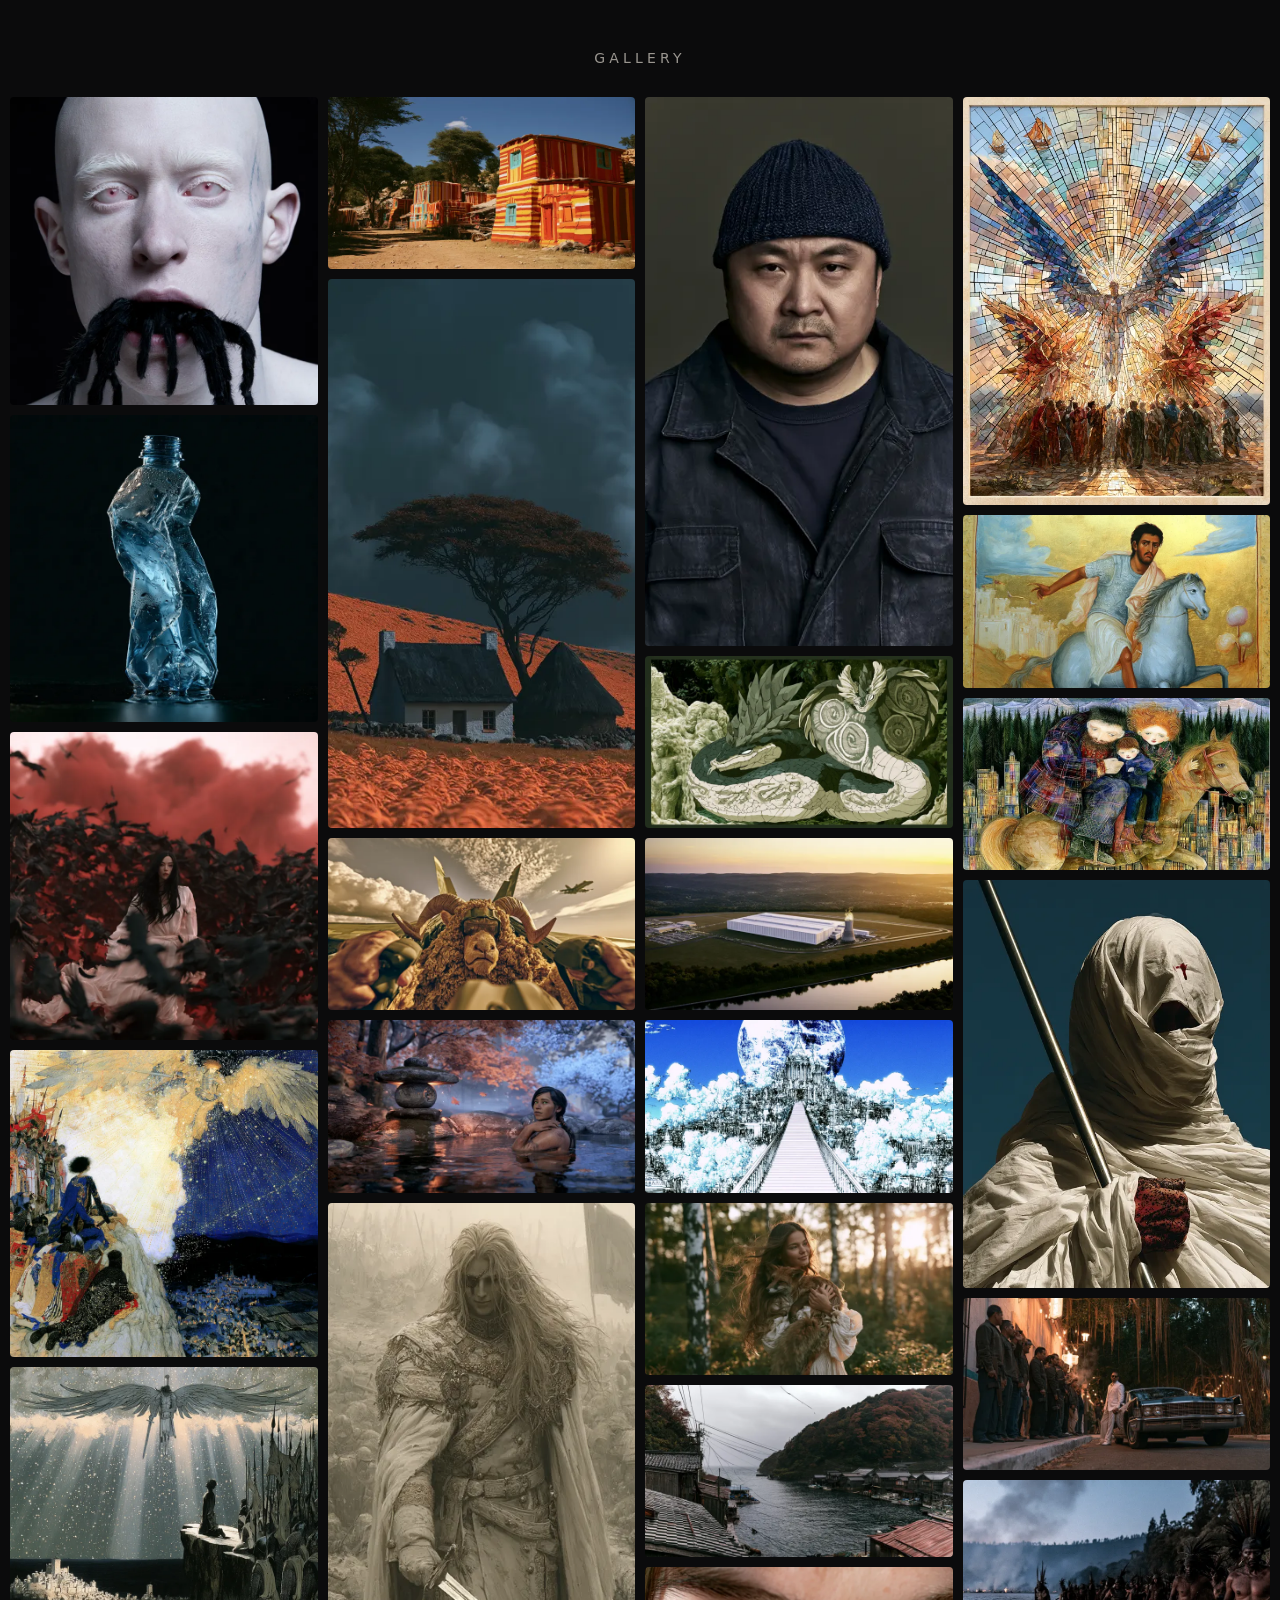
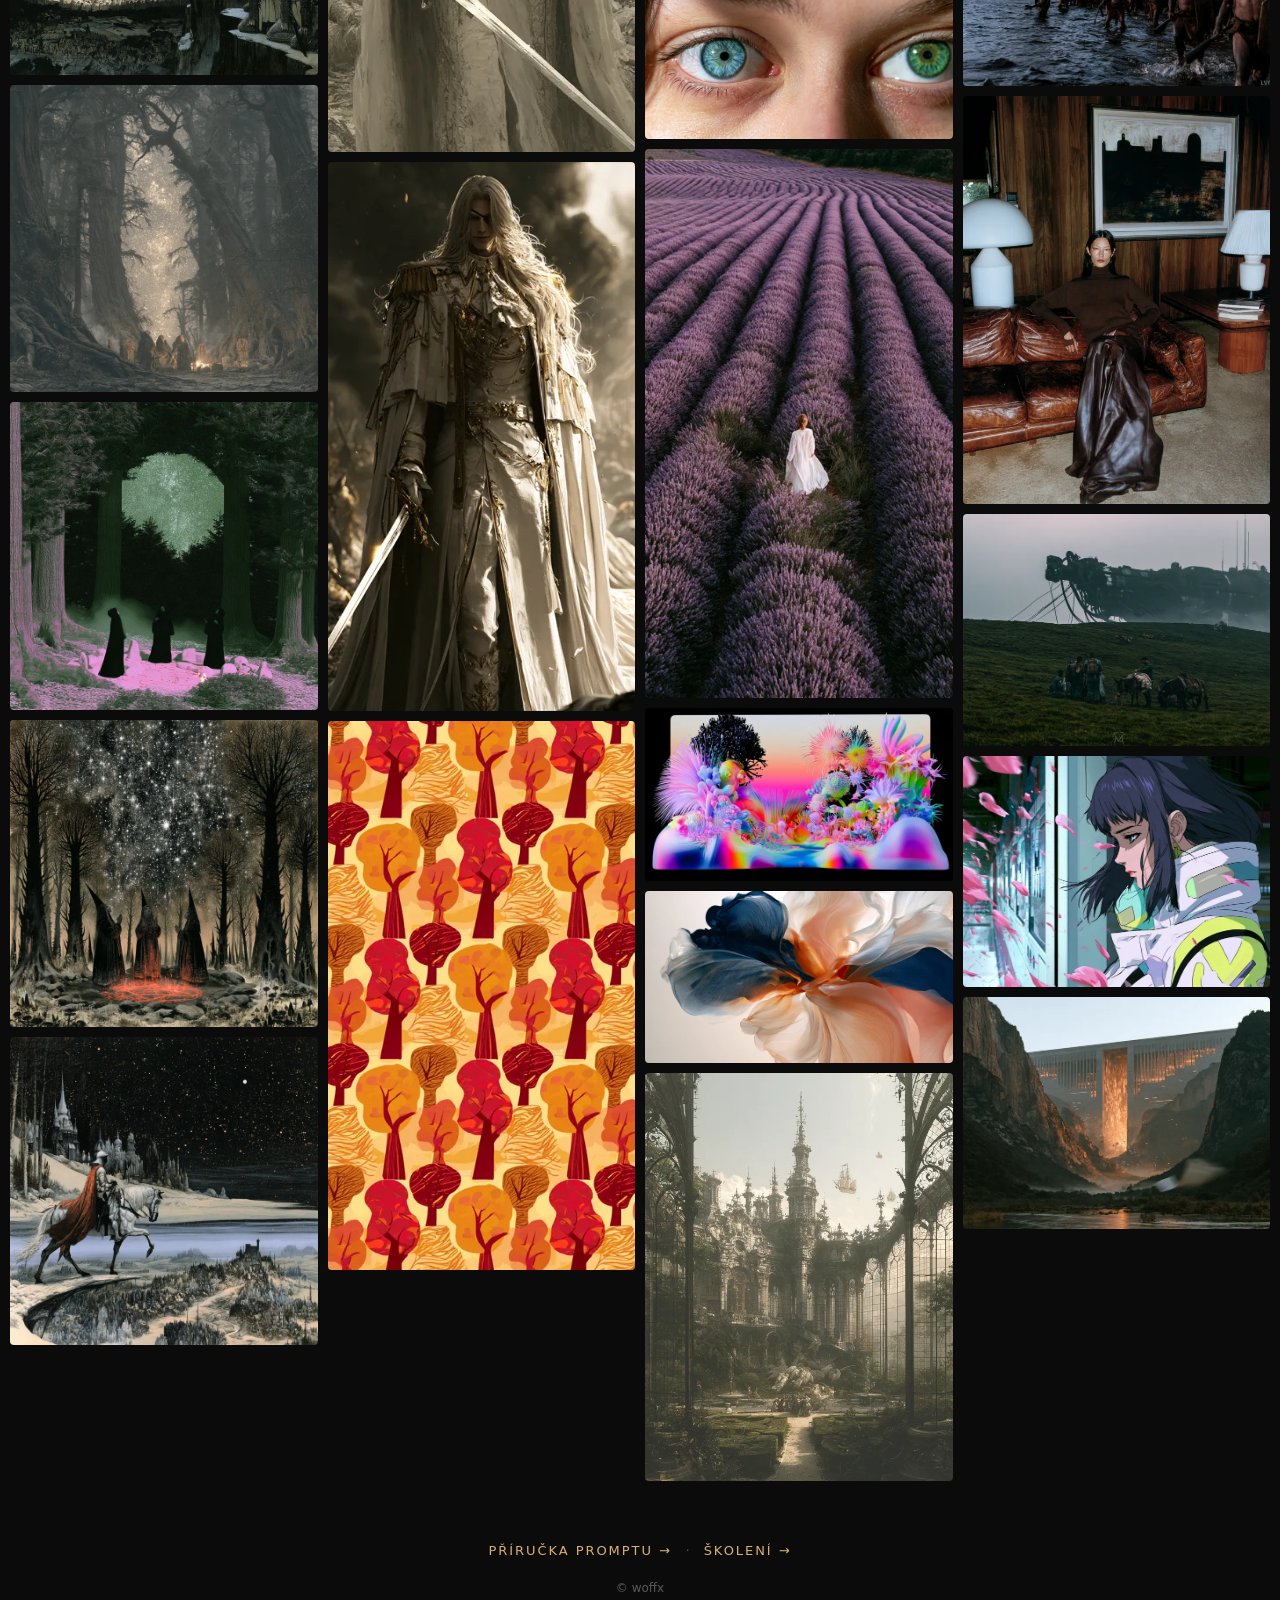
==== index.html @ 9d652d8a "Add trainings: Kreativni AI, AI Frontier Effect" ====
<!doctype html>
<html lang="cs"><head><meta charset="utf-8"><meta name="viewport" content="width=device-width,initial-scale=1">
<title>Gallery — woffx</title>
<style>
*{box-sizing:border-box;margin:0}
body{background:#0b0b0c;color:#e8e6e3;font:15px/1.5 system-ui,-apple-system,Segoe UI,sans-serif}
header{padding:48px 20px 28px;text-align:center}
h1{font-weight:500;letter-spacing:.3em;text-transform:uppercase;font-size:14px;color:#9a9690}
.grid{columns:4 280px;column-gap:10px;padding:0 10px 40px;max-width:1800px;margin:auto}
.grid a{display:block;margin-bottom:10px;break-inside:avoid;overflow:hidden;border-radius:4px;background:#161618;cursor:zoom-in}
.grid img{width:100%;height:auto;display:block;transition:transform .5s,opacity .5s;opacity:0}
.grid img.on{opacity:1}
.grid a:hover img{transform:scale(1.03)}
#lb{position:fixed;inset:0;background:rgba(0,0,0,.94);display:none;align-items:center;justify-content:center;z-index:9}
#lb.open{display:flex}
#lb img{max-width:94vw;max-height:92vh;object-fit:contain}
#lb button{position:absolute;background:none;border:0;color:#fff;font-size:34px;padding:16px;cursor:pointer;opacity:.6}
#lb button:hover{opacity:1}
#x{top:6px;right:10px}#p{left:6px;top:50%;transform:translateY(-50%)}#n{right:6px;top:50%;transform:translateY(-50%)}
footer{text-align:center;padding:20px;color:#5c5a57;font-size:12px}
</style></head><body>
<header><h1>Gallery</h1></header>
<main class="grid" id="g"></main>
<div id="lb"><button id="x" aria-label="Zavřít">&times;</button><button id="p" aria-label="Předchozí">&#8249;</button><img alt=""><button id="n" aria-label="Další">&#8250;</button></div>
<footer><a href="tips.html" style="color:#d9b26f;text-decoration:none;letter-spacing:.15em;text-transform:uppercase;font-size:13px">Příručka promptu &rarr;</a><span style="color:#5c5a57;margin:0 14px">·</span><a href="skoleni/" style="color:#d9b26f;text-decoration:none;letter-spacing:.15em;text-transform:uppercase;font-size:13px">Školení &rarr;</a><br><br>&copy; woffx</footer>
<script>
const D=[["02.webp", 1024, 1024], ["03.webp", 1024, 1024], ["04.webp", 1024, 1024], ["05.webp", 1024, 1024], ["06.webp", 1024, 1024], ["07.webp", 1024, 1024], ["08.webp", 1024, 1024], ["09.webp", 1024, 1024], ["10.webp", 1024, 1024], ["11.webp", 1456, 816], ["12.webp", 816, 1456], ["13.webp", 1456, 816], ["14.webp", 1456, 816], ["15.webp", 816, 1456], ["16.webp", 816, 1456], ["17.webp", 816, 1456], ["18.webp", 816, 1456], ["19.webp", 1456, 816], ["20.webp", 1456, 816], ["21.webp", 1456, 816], ["22.webp", 1456, 816], ["23.webp", 1456, 816], ["24.webp", 1456, 816], ["25.webp", 816, 1456], ["26.webp", 1456, 816], ["27.webp", 1456, 816], ["28.webp", 928, 1232], ["29.webp", 928, 1232], ["30.webp", 1456, 816], ["31.webp", 1456, 816], ["32.webp", 928, 1232], ["33.webp", 1456, 816], ["34.webp", 1344, 896], ["35.webp", 928, 1232], ["36.webp", 1232, 928], ["37.webp", 1232, 928], ["38.webp", 1232, 928]],g=document.getElementById('g'),lb=document.getElementById('lb'),li=lb.querySelector('img');let c=0;
D.forEach(([f,w,h],i)=>{const a=document.createElement('a');a.href='img/'+f;const im=new Image();im.loading='lazy';im.width=w;im.height=h;im.alt='';im.onload=()=>im.classList.add('on');im.src='thumb/'+f;a.append(im);a.onclick=e=>{e.preventDefault();show(i)};g.append(a)});
function show(i){c=(i+D.length)%D.length;li.src='img/'+D[c][0];lb.classList.add('open')}
function close(){lb.classList.remove('open');li.src=''}
x.onclick=close;p.onclick=e=>{e.stopPropagation();show(c-1)};n.onclick=e=>{e.stopPropagation();show(c+1)};
lb.onclick=e=>{if(e.target===lb)close()};
addEventListener('keydown',e=>{if(!lb.classList.contains('open'))return;if(e.key=='Escape')close();if(e.key=='ArrowLeft')show(c-1);if(e.key=='ArrowRight')show(c+1)});
let sx=0;lb.addEventListener('touchstart',e=>sx=e.touches[0].clientX);lb.addEventListener('touchend',e=>{const d=e.changedTouches[0].clientX-sx;if(Math.abs(d)>50)show(c+(d<0?1:-1))});
</script></body></html>
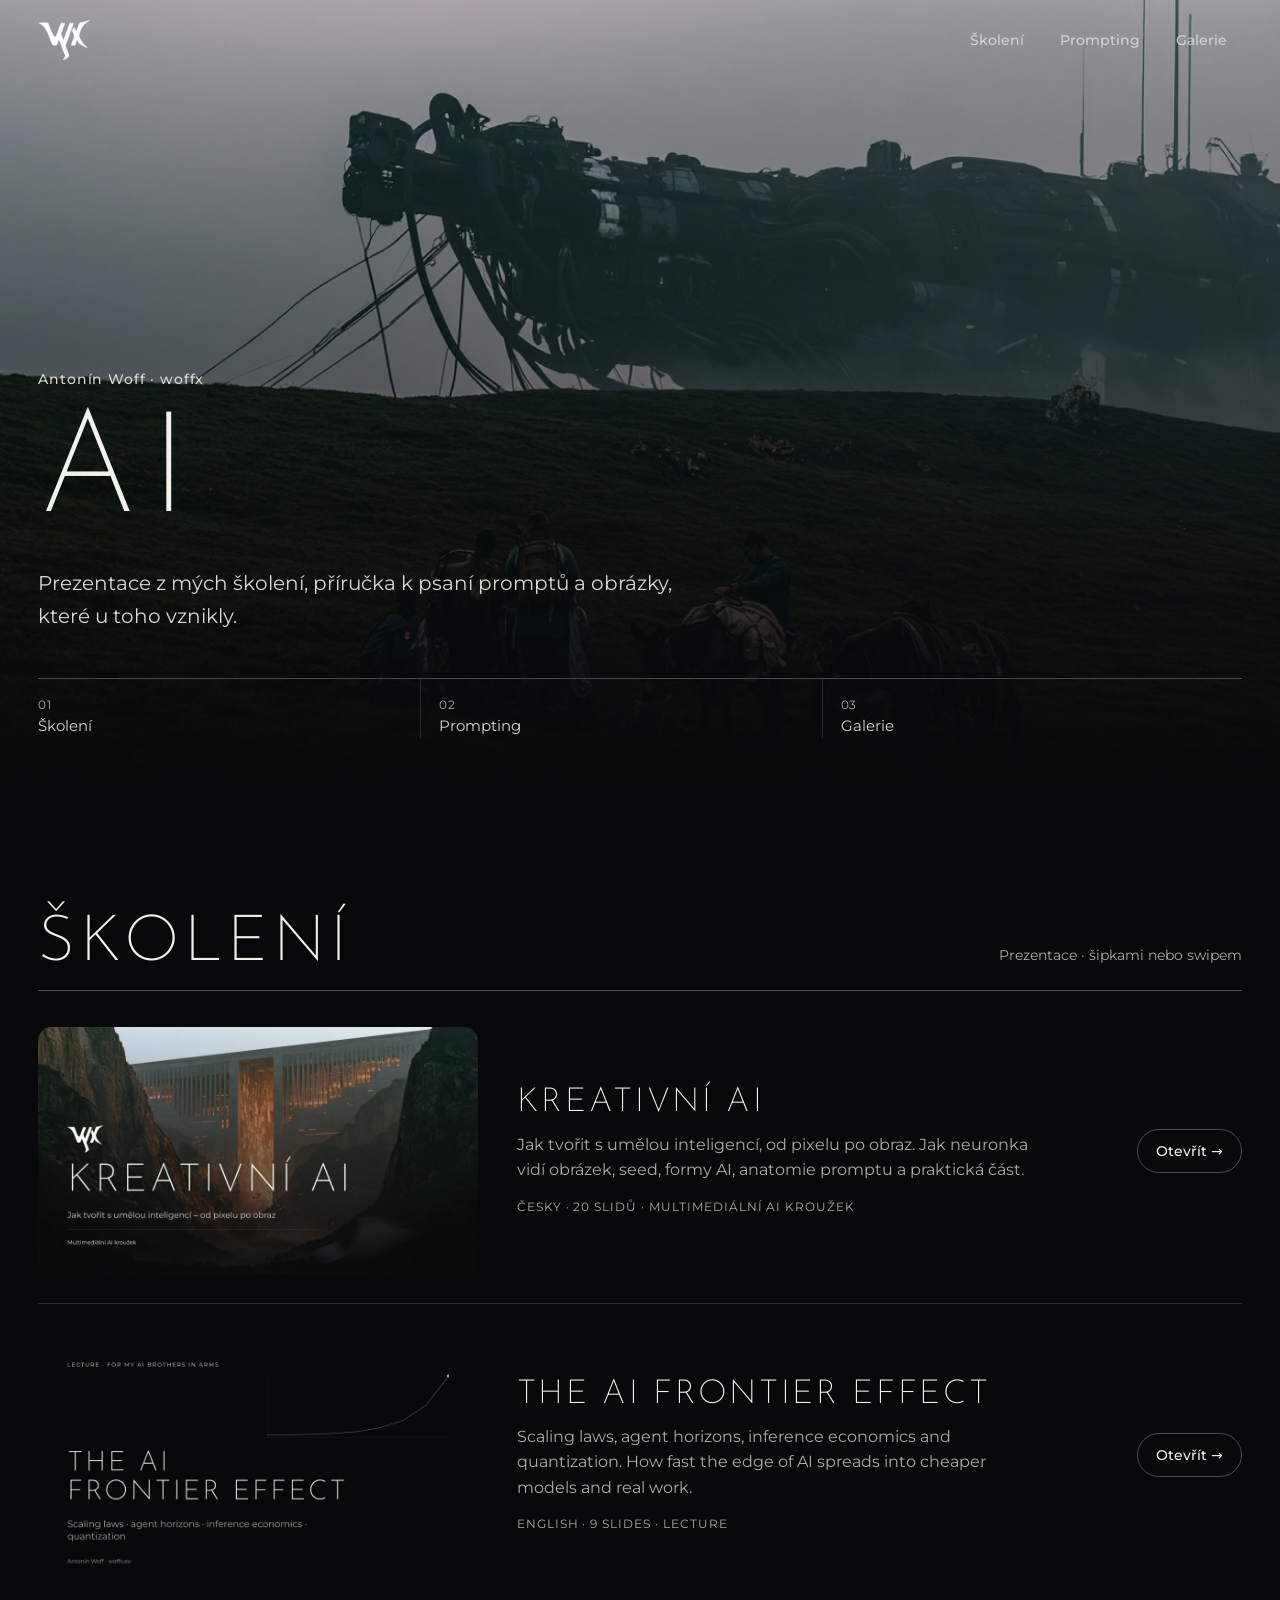
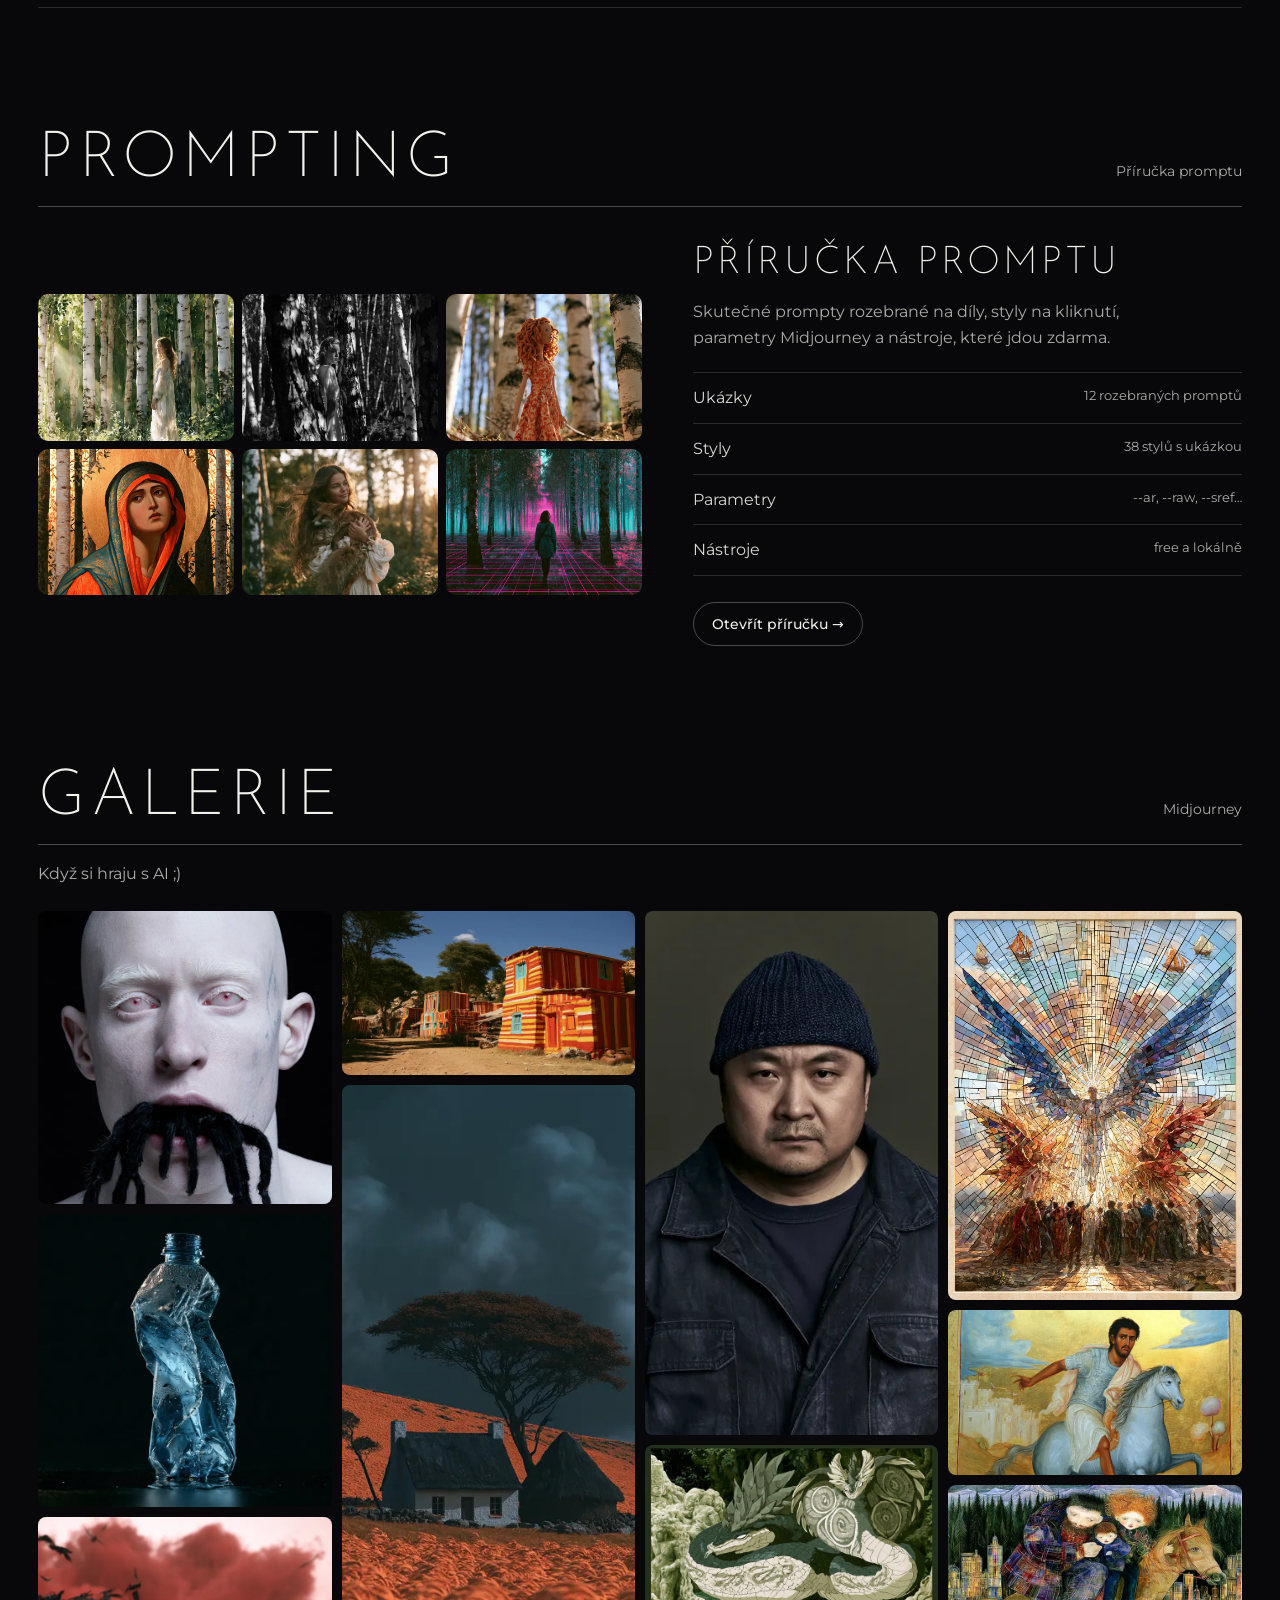
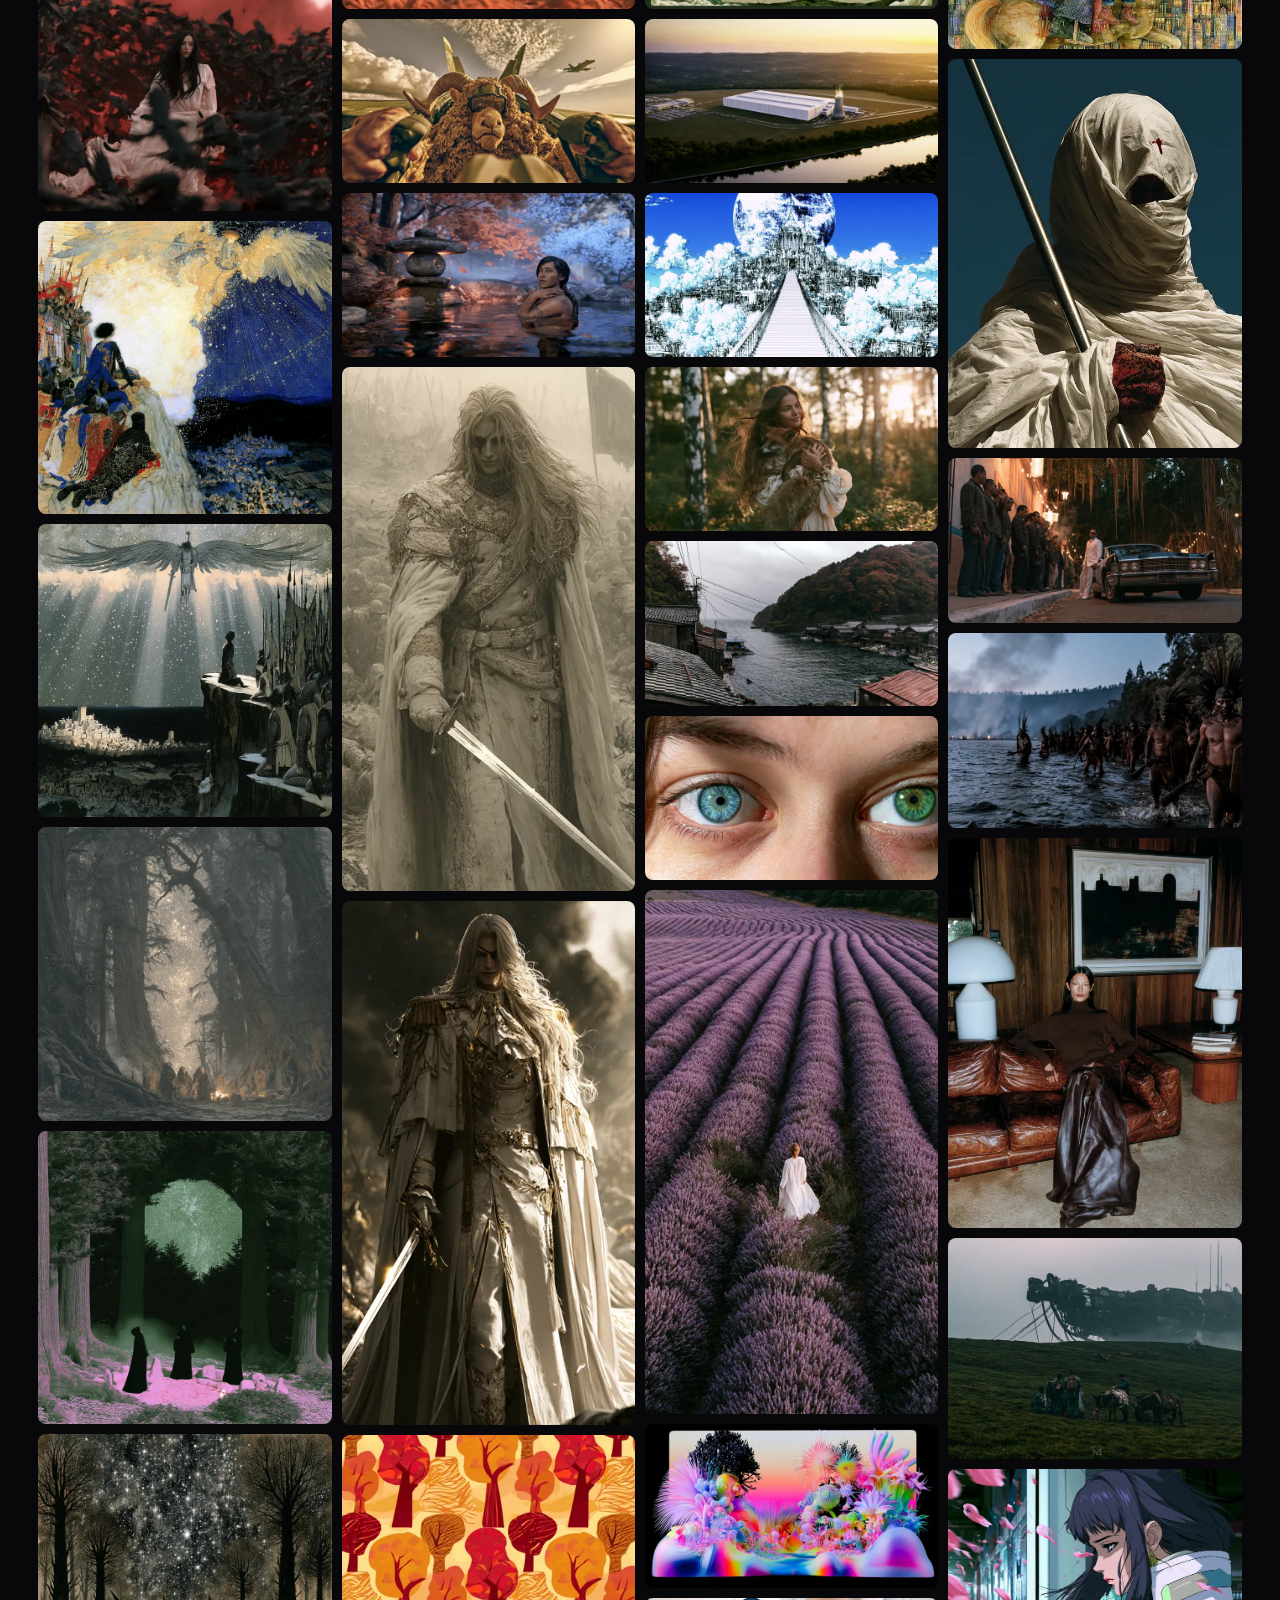
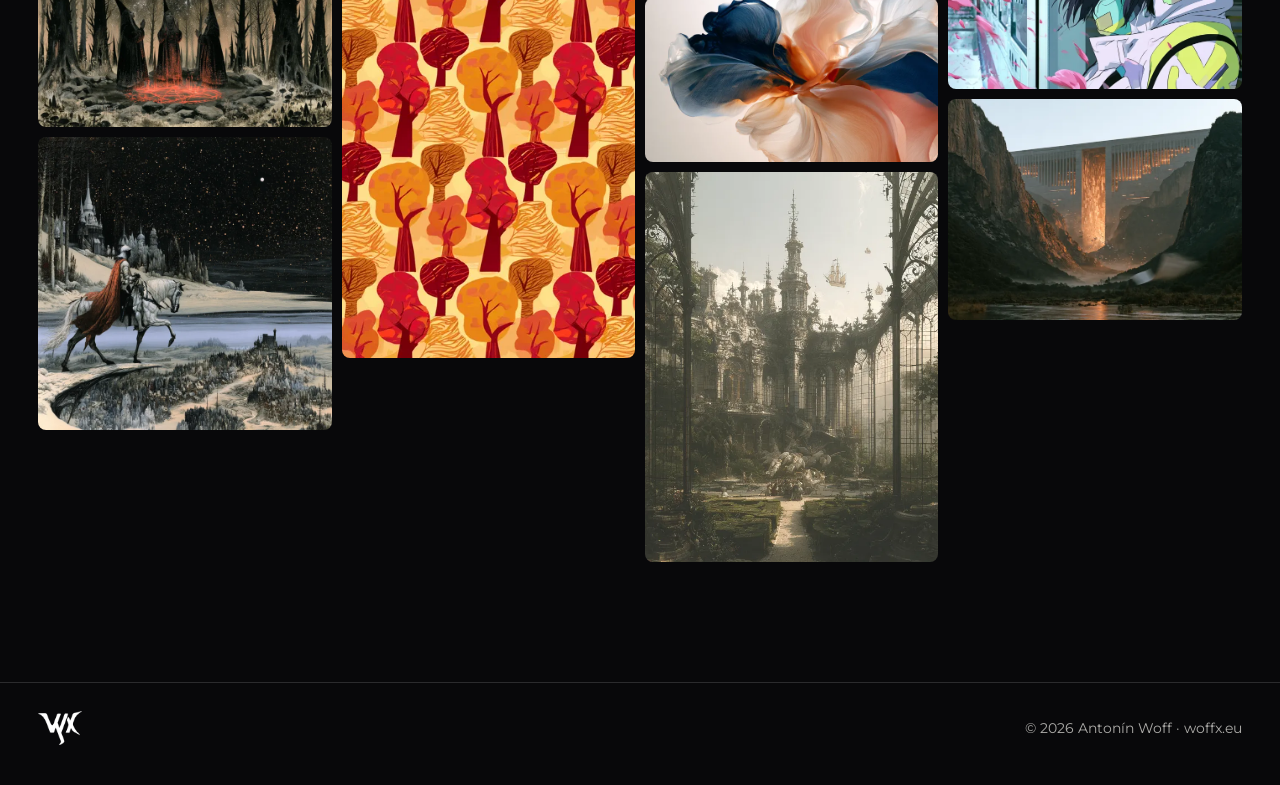
==== commit 34bf41ca: "Restructure: hub, /skoleni, /prompting, gallery on hub" ====
--- a/index.html
+++ b/index.html
@@ -1,35 +1,163 @@
 <!doctype html>
 <html lang="cs"><head><meta charset="utf-8"><meta name="viewport" content="width=device-width,initial-scale=1">
-<title>Gallery — woffx</title>
+<title>AI | Antonín Woff</title>
+<meta name="description" content="Prezentace ze školení o AI, příručka promptu a galerie obrázků z Midjourney. Antonín Woff, woffx.">
+<link rel="icon" href="/wx.png">
+<link rel="preconnect" href="https://fonts.googleapis.com"><link rel="preconnect" href="https://fonts.gstatic.com" crossorigin>
+<link href="https://fonts.googleapis.com/css2?family=Josefin+Sans:wght@200&family=Montserrat:wght@400;500&display=swap" rel="stylesheet">
+<link rel="stylesheet" href="/site.css">
 <style>
-*{box-sizing:border-box;margin:0}
-body{background:#0b0b0c;color:#e8e6e3;font:15px/1.5 system-ui,-apple-system,Segoe UI,sans-serif}
-header{padding:48px 20px 28px;text-align:center}
-h1{font-weight:500;letter-spacing:.3em;text-transform:uppercase;font-size:14px;color:#9a9690}
-.grid{columns:4 280px;column-gap:10px;padding:0 10px 40px;max-width:1800px;margin:auto}
-.grid a{display:block;margin-bottom:10px;break-inside:avoid;overflow:hidden;border-radius:4px;background:#161618;cursor:zoom-in}
-.grid img{width:100%;height:auto;display:block;transition:transform .5s,opacity .5s;opacity:0}
+:root{--ink:#08080a;--bone:#f2f1ec;--soft:#d8d7d2;--mut:#acaba8;--l1:#4a4a4e;--l2:#2b2b2d}
+*{box-sizing:border-box;margin:0;padding:0}
+html{scroll-behavior:smooth}
+body{background:var(--ink);color:var(--bone);font:400 16px/1.6 Montserrat,system-ui,sans-serif;-webkit-font-smoothing:antialiased}
+a{color:inherit;text-decoration:none}
+.arr{font-family:system-ui}
+.wrap{max-width:1280px;margin:0 auto;padding:0 clamp(16px,3vw,40px)}
+h1,h2{font-family:"Josefin Sans",sans-serif;font-weight:200;text-transform:uppercase;letter-spacing:.08em;line-height:1}
+
+.hero{position:relative;height:88svh;min-height:560px;overflow:hidden}
+.hero>img{position:absolute;inset:0;width:100%;height:100%;object-fit:cover;object-position:center 35%}
+.hero .scrim{position:absolute;inset:0;background:linear-gradient(0deg,rgba(8,8,10,1) 0%,rgba(8,8,10,.5) 50%,rgba(8,8,10,.15) 100%)}
+.hero .in{position:absolute;left:0;right:0;bottom:0;padding-bottom:clamp(32px,6vh,64px)}
+.hero .eb{font-size:14px;font-weight:500;color:var(--soft);letter-spacing:.06em;margin-bottom:16px}
+.hero h1{font-size:clamp(56px,11vw,168px)}
+.hero p.sub{font-size:clamp(17px,1.6vw,22px);color:var(--soft);max-width:640px;margin-top:20px}
+.jump{display:grid;grid-template-columns:repeat(3,minmax(0,1fr));margin-top:clamp(28px,5vh,48px);border-top:1px solid var(--l1)}
+.jump a{padding:16px 18px 0 0;border-right:1px solid var(--l2);margin-right:18px;color:var(--soft);font-size:15px;transition:color .2s}
+.jump a:last-child{border:0}
+.jump a span{display:block;color:var(--mut);font-size:12px;letter-spacing:.06em}
+.jump a:hover{color:var(--bone)}
+
+section{padding:clamp(72px,10vw,120px) 0 0}
+.sh{display:flex;justify-content:space-between;align-items:baseline;gap:16px;border-bottom:1px solid var(--l1);padding-bottom:14px;margin-bottom:8px}
+.sh h2{font-size:clamp(36px,5vw,64px)}
+.sh small{color:var(--mut);font-size:14px;text-align:right}
+
+/* trainings */
+.decks a{display:grid;grid-template-columns:minmax(0,440px) minmax(0,1fr) auto;gap:clamp(18px,3vw,40px);align-items:center;padding:28px 0;border-bottom:1px solid var(--l2)}
+.decks img{width:100%;aspect-ratio:16/9;object-fit:cover;border-radius:14px;display:block;transition:transform .5s}
+.decks a:hover img{transform:scale(1.02)}
+.decks h3{font:200 clamp(26px,2.6vw,36px)/1.1 "Josefin Sans",sans-serif;text-transform:uppercase;letter-spacing:.08em}
+.decks p{color:var(--mut);margin-top:10px;max-width:520px}
+.decks small{display:block;margin-top:14px;font-size:12px;color:var(--mut);letter-spacing:.08em}
+.btn{display:inline-block;font-size:14px;font-weight:500;border:1px solid var(--l1);border-radius:999px;padding:10px 18px;white-space:nowrap;transition:.2s}
+a:hover .btn,.btn:hover{background:var(--bone);color:var(--ink);border-color:var(--bone)}
+
+/* prompting */
+.pr{display:grid;grid-template-columns:minmax(0,1.1fr) minmax(0,1fr);gap:clamp(24px,4vw,56px);align-items:center;padding-top:28px}
+.pr .mosaic{display:grid;grid-template-columns:repeat(3,1fr);gap:8px}
+.pr .mosaic img{width:100%;aspect-ratio:4/3;object-fit:cover;border-radius:10px;display:block}
+.pr h3{font:200 clamp(28px,3vw,40px)/1.1 "Josefin Sans",sans-serif;text-transform:uppercase;letter-spacing:.08em}
+.pr p{color:var(--mut);margin:14px 0 22px;max-width:480px}
+.pr ul{list-style:none;border-top:1px solid var(--l2);margin-bottom:26px}
+.pr li a{display:flex;justify-content:space-between;padding:12px 0;border-bottom:1px solid var(--l2);color:var(--soft);transition:.2s}
+.pr li a:hover{color:var(--bone);padding-left:6px}
+.pr li a span{color:var(--mut);font-size:13px}
+
+/* gallery */
+.gal-cap{color:var(--mut);font-size:16px;margin:16px 0 24px}
+.grid{columns:4 260px;column-gap:10px}
+.grid button{display:block;width:100%;margin-bottom:10px;break-inside:avoid;border:0;padding:0;background:#141416;border-radius:8px;overflow:hidden;cursor:zoom-in}
+.grid img{width:100%;height:auto;display:block;opacity:0;transition:opacity .5s,transform .5s}
 .grid img.on{opacity:1}
-.grid a:hover img{transform:scale(1.03)}
-#lb{position:fixed;inset:0;background:rgba(0,0,0,.94);display:none;align-items:center;justify-content:center;z-index:9}
-#lb.open{display:flex}
-#lb img{max-width:94vw;max-height:92vh;object-fit:contain}
-#lb button{position:absolute;background:none;border:0;color:#fff;font-size:34px;padding:16px;cursor:pointer;opacity:.6}
-#lb button:hover{opacity:1}
-#x{top:6px;right:10px}#p{left:6px;top:50%;transform:translateY(-50%)}#n{right:6px;top:50%;transform:translateY(-50%)}
-footer{text-align:center;padding:20px;color:#5c5a57;font-size:12px}
+.grid button:hover img{transform:scale(1.03)}
+
+#lb{position:fixed;inset:0;background:var(--ink);display:none;z-index:30;padding:24px}
+#lb.open{display:grid;grid-template-columns:minmax(0,3fr) minmax(0,2fr);gap:40px;align-items:center}
+#lb img{width:100%;max-height:90vh;object-fit:contain;border-radius:10px}
+#lb .side p{font:13.5px/1.7 ui-monospace,Consolas,monospace;color:var(--soft);max-height:62vh;overflow:auto;margin-bottom:16px}
+#lb .side .row{display:flex;gap:10px;flex-wrap:wrap}
+#lb button{background:none;border:1px solid var(--l1);color:var(--bone);border-radius:999px;padding:8px 16px;font:500 14px Montserrat,sans-serif;cursor:pointer}
+#lb button:hover{border-color:var(--bone)}
+#lb .x{position:fixed;top:14px;right:18px;border:0;font-size:32px;line-height:1;color:var(--mut);padding:6px 10px}
+#lb .nv{position:fixed;top:50%;transform:translateY(-50%);border:0;font-size:36px;color:var(--mut);padding:10px 14px}
+#lb .pv{left:6px}#lb .nx{right:6px}
+#toast{position:fixed;left:50%;top:20px;transform:translate(-50%,-20px);background:var(--bone);color:var(--ink);padding:7px 16px;border-radius:999px;font-size:14px;opacity:0;transition:.2s;z-index:40;pointer-events:none}
+#toast.on{opacity:1;transform:translate(-50%,0)}
+
+footer{margin-top:clamp(72px,10vw,120px);border-top:1px solid var(--l2)}
+footer .wrap{display:flex;justify-content:space-between;align-items:center;gap:16px;padding-top:28px;padding-bottom:40px;color:var(--mut);font-size:14px;flex-wrap:wrap}
+footer img{width:44px;height:34px;object-fit:contain}
+footer a:hover{color:var(--bone)}
+
+@media (max-width:860px){
+ .decks a{grid-template-columns:minmax(0,1fr);gap:14px}
+ .decks .btn{justify-self:start}
+ .pr{grid-template-columns:minmax(0,1fr)}
+ .jump{grid-template-columns:minmax(0,1fr)}
+ .jump a{border-right:0;border-bottom:1px solid var(--l2);margin:0;padding:12px 0}
+ #lb.open{grid-template-columns:minmax(0,1fr);align-content:start;overflow:auto}
+}
 </style></head><body>
-<header><h1>Gallery</h1></header>
-<main class="grid" id="g"></main>
-<div id="lb"><button id="x" aria-label="Zavřít">&times;</button><button id="p" aria-label="Předchozí">&#8249;</button><img alt=""><button id="n" aria-label="Další">&#8250;</button></div>
-<footer><a href="tips.html" style="color:#d9b26f;text-decoration:none;letter-spacing:.15em;text-transform:uppercase;font-size:13px">Příručka promptu &rarr;</a><span style="color:#5c5a57;margin:0 14px">·</span><a href="skoleni/" style="color:#d9b26f;text-decoration:none;letter-spacing:.15em;text-transform:uppercase;font-size:13px">Školení &rarr;</a><br><br>&copy; woffx</footer>
+
+<header class="hero">
+ <img src="img/36.webp" alt="">
+ <div class="scrim"></div>
+ <nav class="sitenav"><a class="brand" href="/"><img src="/wx.png" alt="Logo WX"></a><div class="links"><a href="/skoleni/">Školení</a><a href="/prompting/">Prompting</a><a href="#galerie">Galerie</a></div></nav>
+ <div class="in"><div class="wrap">
+  <p class="eb">Antonín Woff · woffx</p>
+  <h1>AI</h1>
+  <p class="sub">Prezentace z mých školení, příručka k psaní promptů a obrázky, které u toho vznikly.</p>
+  <div class="jump">
+   <a href="#skoleni"><span>01</span>Školení</a>
+   <a href="#prompting"><span>02</span>Prompting</a>
+   <a href="#galerie"><span>03</span>Galerie</a>
+  </div>
+ </div></div>
+</header>
+
+<main class="wrap">
+
+<section id="skoleni">
+ <div class="sh"><h2>Školení</h2><small>Prezentace · šipkami nebo swipem</small></div>
+ <div class="decks">
+  <a href="/skoleni/kreativni-ai/"><img src="skoleni/assets/cover-kreativni-ai.webp" alt="" loading="lazy"><div><h3>Kreativní AI</h3><p>Jak tvořit s umělou inteligencí, od pixelu po obraz. Jak neuronka vidí obrázek, seed, formy AI, anatomie promptu a praktická část.</p><small>ČESKY · 20 SLIDŮ · MULTIMEDIÁLNÍ AI KROUŽEK</small></div><span class="btn">Otevřít <span class="arr">&rarr;</span></span></a>
+  <a href="/skoleni/ai-frontier-effect/"><img src="skoleni/assets/cover-ai-frontier-effect.webp" alt="" loading="lazy"><div><h3>The AI Frontier Effect</h3><p>Scaling laws, agent horizons, inference economics and quantization. How fast the edge of AI spreads into cheaper models and real work.</p><small>ENGLISH · 9 SLIDES · LECTURE</small></div><span class="btn">Otevřít <span class="arr">&rarr;</span></span></a>
+ </div>
+</section>
+
+<section id="prompting">
+ <div class="sh"><h2>Prompting</h2><small>Příručka promptu</small></div>
+ <div class="pr">
+  <div class="mosaic"><img src="thumb/s-akvarel.webp" alt="" loading="lazy"><img src="thumb/s-film-noir.webp" alt="" loading="lazy"><img src="thumb/s-claymation.webp" alt="" loading="lazy"><img src="thumb/s-ikony.webp" alt="" loading="lazy"><img src="thumb/22.webp" alt="" loading="lazy"><img src="thumb/s-synthwave.webp" alt="" loading="lazy"></div>
+  <div>
+   <h3>Příručka promptu</h3>
+   <p>Skutečné prompty rozebrané na díly, styly na kliknutí, parametry Midjourney a nástroje, které jdou zdarma.</p>
+   <ul>
+    <li><a href="/prompting/#ukazky">Ukázky <span>12 rozebraných promptů</span></a></li>
+    <li><a href="/prompting/#styly">Styly <span>38 stylů s ukázkou</span></a></li>
+    <li><a href="/prompting/#parametry">Parametry <span>--ar, --raw, --sref…</span></a></li>
+    <li><a href="/prompting/#nastroje">Nástroje <span>free a lokálně</span></a></li>
+   </ul>
+   <a class="btn" href="/prompting/">Otevřít příručku <span class="arr">&rarr;</span></a>
+  </div>
+ </div>
+</section>
+
+<section id="galerie">
+ <div class="sh"><h2>Galerie</h2><small>Midjourney</small></div>
+ <p class="gal-cap">Když si hraju s AI ;)</p>
+ <div class="grid" id="grid"></div>
+</section>
+
+</main>
+
+<footer><div class="wrap"><img src="/wx.png" alt="Logo WX"><span>&copy; 2026 Antonín Woff · <a href="https://woffx.eu">woffx.eu</a></span></div></footer>
+
+<div id="lb"><button class="x" aria-label="Zavřít">&times;</button><button class="nv pv" aria-label="Předchozí">&#8249;</button><img alt=""><div class="side"><p></p><div class="row"><button class="cp">Kopírovat prompt</button></div></div><button class="nv nx" aria-label="Další">&#8250;</button></div>
+<div id="toast">Zkopírováno</div>
+
 <script>
-const D=[["02.webp", 1024, 1024], ["03.webp", 1024, 1024], ["04.webp", 1024, 1024], ["05.webp", 1024, 1024], ["06.webp", 1024, 1024], ["07.webp", 1024, 1024], ["08.webp", 1024, 1024], ["09.webp", 1024, 1024], ["10.webp", 1024, 1024], ["11.webp", 1456, 816], ["12.webp", 816, 1456], ["13.webp", 1456, 816], ["14.webp", 1456, 816], ["15.webp", 816, 1456], ["16.webp", 816, 1456], ["17.webp", 816, 1456], ["18.webp", 816, 1456], ["19.webp", 1456, 816], ["20.webp", 1456, 816], ["21.webp", 1456, 816], ["22.webp", 1456, 816], ["23.webp", 1456, 816], ["24.webp", 1456, 816], ["25.webp", 816, 1456], ["26.webp", 1456, 816], ["27.webp", 1456, 816], ["28.webp", 928, 1232], ["29.webp", 928, 1232], ["30.webp", 1456, 816], ["31.webp", 1456, 816], ["32.webp", 928, 1232], ["33.webp", 1456, 816], ["34.webp", 1344, 896], ["35.webp", 928, 1232], ["36.webp", 1232, 928], ["37.webp", 1232, 928], ["38.webp", 1232, 928]],g=document.getElementById('g'),lb=document.getElementById('lb'),li=lb.querySelector('img');let c=0;
-D.forEach(([f,w,h],i)=>{const a=document.createElement('a');a.href='img/'+f;const im=new Image();im.loading='lazy';im.width=w;im.height=h;im.alt='';im.onload=()=>im.classList.add('on');im.src='thumb/'+f;a.append(im);a.onclick=e=>{e.preventDefault();show(i)};g.append(a)});
-function show(i){c=(i+D.length)%D.length;li.src='img/'+D[c][0];lb.classList.add('open')}
-function close(){lb.classList.remove('open');li.src=''}
-x.onclick=close;p.onclick=e=>{e.stopPropagation();show(c-1)};n.onclick=e=>{e.stopPropagation();show(c+1)};
+const G=[["02", 1024, 1024, "Ultra realistic fine art portrait of a bald albino man with translucent porcelain white skin, white eyebrows and eyelashes, pale pink eyes. A large black hairy tarantula crawls out of his open mouth - legs over his lower lip and chin, body half inside. He stares straight into the lens, calm and emotionless. Deep black background. Dramatic low key single soft key light sculpting his bald head and cheekbones; subtle rim light separating him from darkness. Strong contrast between white skin and matte black spider. Macro detail: skin pores, faint blue veins, fine hairs on spider's legs, moisture on lips. Sharp focus on eyes and spider, shallow depth of field. Surreal, unsettling, elegant editorial photography. Negative prompt: hair on head, colorful background, cartoon, illustration, CGI, plastic skin, deformed face, extra spider legs, blurry, text, watermark. --v 8.2"], ["03", 1024, 1024, "Ultra realistic fine art studio product photo of a crumpled, capless clear blue PET plastic bottle standing upright on a glossy black surface against a pure black background. Bottle is crushed and twisted into sharp faceted folds catching light like cut crystal. Fresh condensation covers it: fine mist, tiny beads, and larger droplets running down the folds. Dramatic low key lighting with strip softbox rim lights tracing the silhouette in thin bright lines. Soft backlight glows through translucent plastic, revealing pale blue tint. Caustic reflections and specular highlights glint on droplets and threaded neck. Faint mirror reflection below. Macro detail on water beads and plastic texture, sharp focus, high contrast, minimalistic and moody. Negative prompt: label, cap, white background, dust, fingerprints, cartoon, illustration, CGI look, blurry, text, watermark, logo. --v 8.2"], ["04", 1024, 1024, "Ultra-realistic, dreamlike portrait of a woman with long jet-black hair and a simple flowing white silk dress, standing calm and still at the center. The camera focuses sharply on her eyes. Every iris fiber and eyelash is crisp, and her intense gaze looks straight into the lens. A dense swirling vortex of countless black crows circles her, hundreds upon hundreds of them, so many that they nearly blot out the space around her. Their wings blur mid-flight and a few feathers drift through the air. Behind her the sky is full of turbulent blood-red clouds, thick and billowing with a soft haze. The mood is surreal and ethereal, with the white silk glowing against the crimson. Photorealistic skin texture, fine detail in hair and feathers, shallow depth of field with the eyes as the sharpest point, soft diffused lighting, cinematic composition. Negative prompt: blurry eyes, cartoon, illustration, extra limbs, deformed hands, distorted face, colorful birds, clear sky, text, watermark. --v 8.2"], ["05", 1024, 1024, "A 12th-century prince kneeling on a high rocky cliff with his soldiers kneeling behind him, all in medieval chainmail, surcoats and helmets, banners lowered in reverence. From the night sky above, the Archangel Michael descends - vast wings spread, armored, holding a sword - his radiance filling the entire night sky with beams of light that break through the clouds and wash over the cliff. Beyond the angel’s glow, the sky is densely covered with stars. Far below in the background lies the prince’s medieval kingdom - a walled town, castle towers, villages and fields stretching into the dark valley. Sacred, awe-struck atmosphere, warm angelic light against cool starlit night, volumetric light rays, dramatic shadows across the kneeling men. Negative prompt: modern clothing, daylight, cartoon, extra wings, deformed hands, text, watermark. --sref https://s.mj.run/QzxYBHNx9To --v 8.2"], ["06", 1024, 1024, "A 12th-century prince kneeling on a high rocky cliff with his soldiers kneeling behind him, all in medieval chainmail, surcoats and helmets, banners lowered in reverence. From the night sky above, the Archangel Michael descends - vast wings spread, armored, holding a sword - his radiance filling the entire night sky with beams of light that break through the clouds and wash over the cliff. Beyond the angel’s glow, the sky is densely covered with stars. Far below in the background lies the prince’s medieval kingdom - a walled town, castle towers, villages and fields stretching into the dark valley. Sacred, awe-struck atmosphere, warm angelic light against cool starlit night, volumetric light rays, dramatic shadows across the kneeling men. Negative prompt: modern clothing, daylight, cartoon, extra wings, deformed hands, text, watermark. --sref https://s.mj.run/lpOqmulmFws --v 8.2"], ["07", 1024, 1024, "Three witches performing an ancient Slavic blood magic ritual inside a weathered stone circle, deep within an impenetrably dense, primeval Slavic forest - towering ancient spruces and oaks pressing in from every side, thick undergrowth, moss-covered roots, mist creeping between the trunks. The trees form a tight dark wall around the clearing, their branches reaching overhead and framing a single opening to the sky. Through that gap, the night sky is almost completely covered in stars - a dense, blazing Milky Way. The witches gaze upward in trance, blood ritual symbols on the stones, faint ember light from a small fire. Dark folk-horror atmosphere, volumetric fog, deep shadows between the trees. Negative prompt: open field, sparse trees, daylight, city, modern clothing, cartoon. --sref https://s.mj.run/TKjUz99w_KQ --v 8.2"], ["08", 1024, 1024, "Three witches performing an ancient Slavic blood magic ritual inside a weathered stone circle, deep within an impenetrably dense, primeval Slavic forest - towering ancient spruces and oaks pressing in from every side, thick undergrowth, moss-covered roots, mist creeping between the trunks. The trees form a tight dark wall around the clearing, their branches reaching overhead and framing a single opening to the sky. Through that gap, the night sky is almost completely covered in stars - a dense, blazing Milky Way. The witches gaze upward in trance, blood ritual symbols on the stones, faint ember light from a small fire. Dark folk-horror atmosphere, volumetric fog, deep shadows between the trees. Negative prompt: open field, sparse trees, daylight, city, modern clothing, cartoon. --sref https://s.mj.run/3_PufCp6b3Y --v 8.2"], ["09", 1024, 1024, "三位女巫进行古斯拉夫血魔法仪式的图片，背景是斯拉夫森林、石圈，凝视着几乎完全被星星覆盖的天空，98% 请用英文回答。 --ar 1:1 --edit https://s.mj.run/lpOqmulmFws --v 8.2"], ["10", 1024, 1024, "Goal - Generate an image based on the description. Context - The image should depict a knight. Requirements - The knight must be in white armor with a red cloak. - The knight must be riding a white horse. - The scene takes place in the sky, above a rural landscape. - The landscape should include forests, villages, and a small fortress. - The sky must be starry. Constraints - None. Expected output - An image matching the description. --sref https://s.mj.run/lpOqmulmFws --v 8.2"], ["11", 1456, 816, "ultra realistic documentary photograph, a small African village in bright midday sunlight, low clay-brick houses with hand-painted facades in bold red, yellow, turquoise and orange patterns, the painted walls slightly weathered and cracked, dirt paths between the houses with dry grass and scattered stones, a few wooden carts and clay pots, tall acacia trees casting soft shadows, a clear deep blue sky with a few small white clouds, strong natural sunlight with warm highlights and crisp shadows, realistic dust, weathered paint and clay texture, a lively everyday atmosphere, shot on Canon EOS R5, 35mm lens f/8, natural film grain --no text, letters, numbers, writing, logos, watermarks, brand names, faces, people in close-up, CGI look, illustration, HDR, oversaturated --chaos 10 --ar 16:9 --raw --weird 45 --v 8.2"], ["12", 816, 1456, "small african wilige, gloomy weathr, autumn --chaos 10 --ar 9:16 --raw --stylize 250 --weird 45 --v 8.2"], ["13", 1456, 816, "ultra realistic cockpit photograph, modern fighter jet cockpit, camera mounted low on the instrument panel looking back toward the pilot, a ram-headed pilot with long curved horns and a dense curly woolen fleece covering the face and muzzle, a stern frowning expression visible through the wool, a modern flight helmet with a tinted visor covering the eyes, both hands gripping the control stick and throttle in the foreground, a modern glass cockpit display glowing softly in the background, through the canopy behind the pilot a V-shaped twin tail of the aircraft visible in the foreground, a wingman jet flying in formation in the distance, a vast sky with scattered cumulus clouds and soft sunlight, realistic metal and carbon surfaces with fine wear, shot on Canon EOS R5, 24mm lens f/8, natural film grain --no text, letters, numbers, writing, logos, watermarks, human face, insignia, badges, national markings, emblems, CGI look, illustration, plastic skin --chaos 10 --ar 16:9 --raw --weird 45 --v 8.2"], ["14", 1456, 816, ""], ["15", 816, 1456, "高幻想的王子，身穿装饰华丽的制服，配有金色和白色的点缀，身披长长的白色大衣，向镜头走来，手中拿着一把简单但闪闪发光的银剑，剑无护手，他的脸上有一道穿过眼睛的伤疤，但他微笑着，背景是一个阴沉的战场，但王子的白皙让他显得光彩照人，写实，纹理，微小细节，175mm，写实人物，没有塑料感，没有动漫美学，没有超自然元素 请用英文回答。 --chaos 10 --ar 9:16 --raw --sref https://s.mj.run/TKjUz99w_KQ --profile xemvzjt --stylize 250 --weird 45 --v 8.2"], ["16", 816, 1456, "vysoky fantasi bolondaty princ v ornamentovane uniforme se zlatimi a bílimi doplnky a ve dlouhým bílim kabátu rozhodne kračejci smerem do kamery v ruce tříma jednoduchý ale blískajcí se stříbrný meč s bez zaštity v e tvaří má jizvu přes oko ale usmívá se pozadí je pochmurne čmoudici bojište ale princova belost jej rozařuje , realisticke , texkury , mikrodetaily ,175mm , realisticka postava , ne žadne plastove tvare ne anime estetika ne nadpřirozene deje --chaos 10 --ar 9:16 --raw --stylize 250 --weird 45 --v 8.2"], ["17", 816, 1456, "Create an wallpaper design based on an sureall autumn trees scene --ar 9:16 --raw --stylize 0 --v 8.2"], ["18", 816, 1456, "40-year-old Chinese man, square face, expressionless, cold sharp piercing gaze, stocky powerful build, wearing a dark blue knitted wool beanie, worn old dark bus driver work jacket over a dark crew-neck shirt, facing the camera directly, standing still, clean solid-color backdrop, front view, half-body portrait, character costume test shot, centered composition, soft even studio lighting, muted dark tones, realistic cinematic texture, film still quality, fine skin and fabric detail --ar 9:16 --raw --profile xemvzjt --stylize 0 --v 8.2"], ["19", 1456, 816, "Original basilisk creature for a dark Japanese fantasy animated film inspired by Princess Mononoke. Colossal ancient legless serpent deity with an unforgettable silhouette - immense muscular snake body, broad flattened serpentine skull, enormous pale hypnotic eyes radiating petrifying power, crown of sharp overlapping reptilian fins and asymmetrical bony crests, expandable cobra like neck hood covered in intricate circular fossilized eye patterns, powerful venomous jaws, ancient scales transitioning from dark emerald skin to cracked ivory stone, coils bearing mysterious natural markings. Neither good nor evil - sacred, terrifying, intelligent beyond humanity. Surrounded by ancient statues turning to stone, lush primordial overgrown forest. Muted green and cream palette, richly painted watercolor backgrounds, intricate hand drawn 2D Japanese animation, atmospheric natural lighting, mythical creature concept art. No legs, arms, wings, or antlers. --ar 16:9 --raw --stylize 0 --v 8.2"], ["20", 1456, 816, "Photorealistic sky view of a large white data center that has an attached cooling tower. Building at sunset. Flat land, Texas hill country background, adjacent river --ar 16:9 --raw --profile riph62k --stylize 0 --v 8.2"], ["21", 1456, 816, "the kingdom of heaven --ar 16:9 --raw --sref https://s.mj.run/ctj4uioDQFo --stylize 0 --v 8.2"], ["22", 1456, 816, "ultra realistic photograph of a beautiful young woman standing in a sunlit birch forest, holding a red fox calmly in her arms against her chest, the fox's bushy tail hanging down, soft natural smile, wind moving her hair, warm morning light filtering through the leaves, shot on Canon EOS R5, 85mm lens f/2.2, natural film grain, realistic fur and fabric texture --no text, letters, numbers, writing, logos, watermarks, CGI look, illustration, plastic skin, airbrushed skin --ar 16:9 --raw --v 8.2"], ["23", 1456, 816, "small japan fishing/whaling village, gloomy weather, autumn --ar 16:9 --raw --stylize 0 --v 8.2"], ["24", 1456, 816, "ultra realistic extreme close-up photograph of a pair of human eyes, only the eye area and the bridge of the nose visible, one iris bright blue and the other vivid green, natural heterochromia with fine radial iris fibers and a slightly darker limbal ring, realistic moist sclera with fine capillaries, natural lash line with individual lashes and a faint shadow from the upper lid, skin texture with visible pores, fine vellus hair, micro-lines around the eyes and subtle redness at the inner corners, soft directional key light from the upper left with a gentle fill, natural catchlights in both irises, shallow depth of field with the far eye slightly softer, shot on Canon EOS R5, 100mm macro lens at f/2.8, 1/200 s, ISO 200, natural film grain, neutral dark background, photorealistic, true-to-life skin detail, unretouched --no text, letters, numbers, writing, logos, watermarks, full face, mouth, CGI look, illustration, plastic skin, airbrushed skin, oversmoothing --ar 16:9 --raw --stylize 50 --v 8.2"], ["25", 816, 1456, "Ultra realistic cinematic aerial drone photograph, shot straight down from a drone at high altitude, a vast lavender field with thousands of purple rows covering the entire landscape to the horizon, forming dense natural stripes. Exactly ONE single person is precisely centered in the composition, a lone figure in a plain white linen outfit standing among the lavender rows, seen from directly above, head and face not visible, the figure small and naturally proportioned against the enormous field. Deep green-grey foliage visible between the rows adds texture and depth. Elevated wide angle perspective reveals enormous field scale. Soft diffused daylight, realistic petal and stem textures, subtle natural shadows, cinematic color grading, photorealistic botanical detail. No buildings, paths, text, or watermarks. Not ground level, not close up, not macro. Vertical 9:16 composition --no text, letters, numbers, writing, logos, watermarks, faces, buildings, roads, CGI look, illustration --ar 9:16 --raw --stylize 150 --v 8.2"], ["26", 1456, 816, "exoplante flora in a prosperus colurfule enviorement, sky si orange, there is a blue river near the garden, lot of alien flowers --ar 16:9 --raw --sref https://s.mj.run/Fq9mWECaFrY --stylize 0 --v 8.2"], ["27", 1456, 816, "abstract art composition, flowing organic forms of translucent glass and soft matte paint layered across the canvas, sweeping curves overlapping with sharp geometric planes, a rich interplay of deep indigo, warm ochre, blush pink and pale silver, soft gradients bleeding into fine textured brushstrokes, light refracting through the forms into subtle color bands, large open negative space with a single dominant form slightly off-center, museum-print quality, tactile surface with visible paint grain, minimal and contemplative --no text, letters, numbers, writing, logos, faces, figures, buildings, landscape, recognizable objects --ar 16:9 --raw --stylize 300 --v 8.2"], ["28", 928, 1232, "cubist stained-glass mosaic, a single unified scene made entirely of glass tiles, a grand rococo chateau facade in the background with ornate scrollwork, decorative curling patterns and tall arched windows, a formal palace park with clipped hedges, symmetrical gravel paths and fountains in the foreground, winged angels descending from the sky onto the park, mingling with a group of people, figures built from sharp geometric facets, several small wooden sailing ships drifting far apart across the upper sky, each ship only a small detail, the main focus on the angels and people in the center, no separate frame or border around the scene, each tile in a distinct color: ruby, sapphire, amber, emerald and violet, pale gold accents on the chateau facade, black lead lines between the tiles, aged cathedral-glass texture, faces rendered as abstract facets with no features, symmetrical radiating composition --no text, letters, numbers, writing, logos, emblems, insignia, realistic faces, photograph, CGI look, UFO, saucer, border, frame, background panel --ar 3:4 --raw --sref https://s.mj.run/TKjUz99w_KQ --stylize 250 --v 8.2"], ["29", 928, 1232, "cubist stained-glass mosaic, a single unified scene made entirely of glass tiles, winged angels descending from the sky onto a sunlit plaza, mingling with a group of people, figures built from sharp geometric facets, several small wooden sailing ships drifting far apart across the upper sky, each ship only a small detail with amber and brown glass tiles and pale ivory sails, the ships scattered and not dominant, the main focus on the angels and people in the center, no separate frame or border around the scene, each tile in a distinct color: ruby, sapphire, amber, emerald and violet, black lead lines between the tiles, aged cathedral-glass texture, faces rendered as abstract facets with no features, symmetrical radiating composition --no text, letters, numbers, writing, logos, emblems, insignia, realistic faces, photograph, CGI look, UFO, saucer, border, frame, background panel --ar 3:4 --raw --profile riph62k --stylize 250 --v 8.2"], ["30", 1456, 816, "painted 13th-century medieval manuscript illumination on gold leaf background, very light and airy palette of pale ivory, soft sky blue, pastel rose and bright gold leaf, a young prince in embroidered light armor and a pale rose cloak riding a white-grey horse, the rider as the main focus placed off-center on the right third of the frame, face hidden under a closed helm, flat stylized perspective with delicate outlines, a walled medieval city with pale crenellated towers and small pennants on the left, a bright gold leaf sky with stylized clouds, a few stylized trees with rounded pastel canopies, flat decorative borders, aged parchment texture, asymmetric composition --no text, letters, numbers, writing, logos, faces, emblems, insignia, HUD, video game, CGI look, modern objects, dark shadows, photograph --chaos 100 --ar 16:9 --raw --sref https://s.mj.run/ym9mdk5-DLQ --profile xemvzjt --stylize 250 --v 8.2"], ["31", 1456, 816, "a knaz riding a horese with his man overlooking citi background forests and mountains --chaos 100 --ar 16:9 --raw --sref https://s.mj.run/QzxYBHNx9To --profile xemvzjt --stylize 0 --v 8.2"], ["32", 928, 1232, "photorealistic portrait of a shrouded figure, the entire body wrapped in layers of white scarves and sheets, one hand reaching out from the white fabric, its skin covered in black and red blisters, the hand gripping a silver lance, a solid rod of pure polished silver metal with no detail, metallic finish, the face completely covered by the white sheets with only a few drops of blood on the area of the face, solid sky blue background, hyper realistic, microdetails, professional studio lighting, faint film grain, ethereal glow, shot on Nikon Z5, 175mm lens --no text, letters, numbers, writing, logos, emblems, insignia, CGI look, illustration, video game --ar 3:4 --raw --sref https://s.mj.run/jB-V8vUZlQM --profile xemvzjt --stylize 150 --v 8.2"], ["33", 1456, 816, "cinematic street photograph at dusk, a narrow Mexican street with pastel-painted concrete walls, hanging strings of lights and old neon signs with no letters, a vintage classic car with chrome bumpers pulling up to the curb, a lieutenant in a crisp white suit jacket stepping out, a group of men in dark jackets lining up on both sides of the street, several holding rifles and handguns at their sides, one man lighting a cigarette with a cupped hand, smoke drifting in the warm air, a hidden hideout deep in a mangrove forest and dense jungle visible behind the street as a dark green backdrop, tangled mangrove roots and hanging vines, warm amber and deep teal palette with deep shadows, low-angle medium-wide shot, shot on Canon EOS R5, 35mm lens f/2.8, natural film grain --no text, letters, numbers, writing, logos, faces, emblems, insignia, brand names, drugs, blood --chaos 10 --ar 16:9 --raw --profile b7akcgw --stylize 150 --weird 13 --v 8.2"], ["34", 1344, 896, "photorealistic historical scene, Mexica warriors defending the causeway of Tenochtitlan during the 1521 siege, painted cotton armor and feathered headdresses, obsidian-edged macuahuitl clubs and wooden shields, dust and sweat on bare shoulders, shallow lake water splashing around bare feet, smoke from burning canoes drifting across a grey-blue dawn sky, a dense line of warriors in the middle ground, low-angle medium shot, shot on Canon EOS 5D Mark IV, 35mm lens f/4, natural dawn light, realistic skin texture and dirt, documentary photography, muted earth palette with natural color grading --no text, letters, numbers, writing, logos, CGI look, 3D, render, plastic skin, painting, illustration --chaos 10 --ar 3:2 --raw --profile b7akcgw --stylize 150 --weird 13 --v 8.2"], ["35", 928, 1232, "A fashion photoshoot in a 1970s Mid-Century house, designer furniture, shot on Canon EOS 6D Mark II, 24mm lens f/5.6, wide shot, high fashion magazine editorial style, offbeat and alternative aesthetic, model with unconventional facial features, realistic skin, natural skin texture with visible pores, natural skin glow, realistic facial expressions --no CGI look, no 3D, no render, no plastic skin, no bald, no unreal faces, no skinny, no botox --chaos 30 --ar 3:4 --raw --sref 1903707600 --profile y2mypgs na5itic --stylize 90 --v 8.2"], ["36", 1232, 928, "greenplains hills with bit of rock showint over dense grass, grupe of 5 old earth soldiers with solid green uniforms and visible retro militari insignia camping, one soldier is starting campfier, cople of donkes saddeld near soldiers one soldiers si tending the donkes, foggy, moody, retro futuristic, beckground: gigantic war maching emerging form fog, photorealistic --chaos 10 --ar 4:3 --raw --weird 13 --v 8.2"], ["37", 1232, 928, "remaster --chaos 10 --ar 4:3 --raw --sref https://s.mj.run/lfAlrONYsjY --weird 13 --v 8.2"], ["38", 1232, 928, "a deep valley at dusk with grey granite rocks peeking through dark vegetation, in the middle a colossal white brutalist archive building with deep rhythmic window slits glowing warm orange from inside, thousands of blank paper receipts streaming out of its openings and flying toward the camera, a few receipts large and slightly motion-blurred in the foreground, low mist along the valley floor, low-angle wide shot, analog 35mm film photography, Kodak Portra grain, warm sepia palette with deep near-black shadows and pale sand highlights, sense of immense scale, quiet surreal atmosphere --no text, letters, logos, faces, blue --ar 4:3 --raw --stylize 750 --v 8.1"]];
+const grid=document.getElementById('grid'),lb=document.getElementById('lb');let c=0;
+G.forEach(([k,w,h],i)=>{const b=document.createElement('button');b.setAttribute('aria-label','Zobrazit obrázek');const im=new Image();im.loading='lazy';im.width=w;im.height=h;im.alt='';im.onload=()=>im.classList.add('on');im.src='thumb/'+k+'.webp';b.append(im);b.onclick=()=>show(i);grid.append(b)});
+function show(i){c=(i+G.length)%G.length;const [k,,,p]=G[c];lb.querySelector('img').src='img/'+k+'.webp';const t=lb.querySelector('.side p');t.textContent=p||'';lb.querySelector('.side').style.display=p?'':'none';lb.classList.add('open');document.body.style.overflow='hidden'}
+function close(){lb.classList.remove('open');document.body.style.overflow=''}
+lb.querySelector('.x').onclick=close;lb.querySelector('.pv').onclick=()=>show(c-1);lb.querySelector('.nx').onclick=()=>show(c+1);
 lb.onclick=e=>{if(e.target===lb)close()};
-addEventListener('keydown',e=>{if(!lb.classList.contains('open'))return;if(e.key=='Escape')close();if(e.key=='ArrowLeft')show(c-1);if(e.key=='ArrowRight')show(c+1)});
-let sx=0;lb.addEventListener('touchstart',e=>sx=e.touches[0].clientX);lb.addEventListener('touchend',e=>{const d=e.changedTouches[0].clientX-sx;if(Math.abs(d)>50)show(c+(d<0?1:-1))});
-</script></body></html>+lb.querySelector('.cp').onclick=()=>{const p=G[c][3];const t=document.getElementById('toast');navigator.clipboard&&navigator.clipboard.writeText(p);t.classList.add('on');setTimeout(()=>t.classList.remove('on'),1300)};
+addEventListener('keydown',e=>{if(!lb.classList.contains('open'))return;if(e.key==='Escape')close();if(e.key==='ArrowLeft')show(c-1);if(e.key==='ArrowRight')show(c+1)});
+let x0=null;lb.addEventListener('touchstart',e=>x0=e.touches[0].clientX,{passive:true});lb.addEventListener('touchend',e=>{if(x0===null)return;const d=e.changedTouches[0].clientX-x0;if(Math.abs(d)>50)show(c+(d<0?1:-1));x0=null});
+</script>
+</body></html>
--- a/site.css
+++ b/site.css
@@ -0,0 +1,8 @@
+.sitenav{position:absolute;top:0;left:0;right:0;z-index:10;display:flex;justify-content:space-between;align-items:center;padding:20px clamp(16px,3vw,40px)}
+.sitenav .brand img{width:52px;height:40px;object-fit:contain;display:block}
+.sitenav .links{display:flex;gap:6px}
+.sitenav .links a{font:500 14px/1 Montserrat,system-ui,sans-serif;color:#f2f1ecb3;text-decoration:none;padding:10px 14px;border-radius:999px;border:1px solid transparent;transition:.2s}
+.sitenav .links a:hover{color:#f2f1ec;border-color:#ffffff24}
+.sitenav .links a.on{color:#08080a;background:#f2f1ec}
+@media (max-width:560px){.sitenav .links a{padding:8px 10px;font-size:13px}.sitenav .links{gap:2px}}
+.pagehead{position:relative;height:96px}
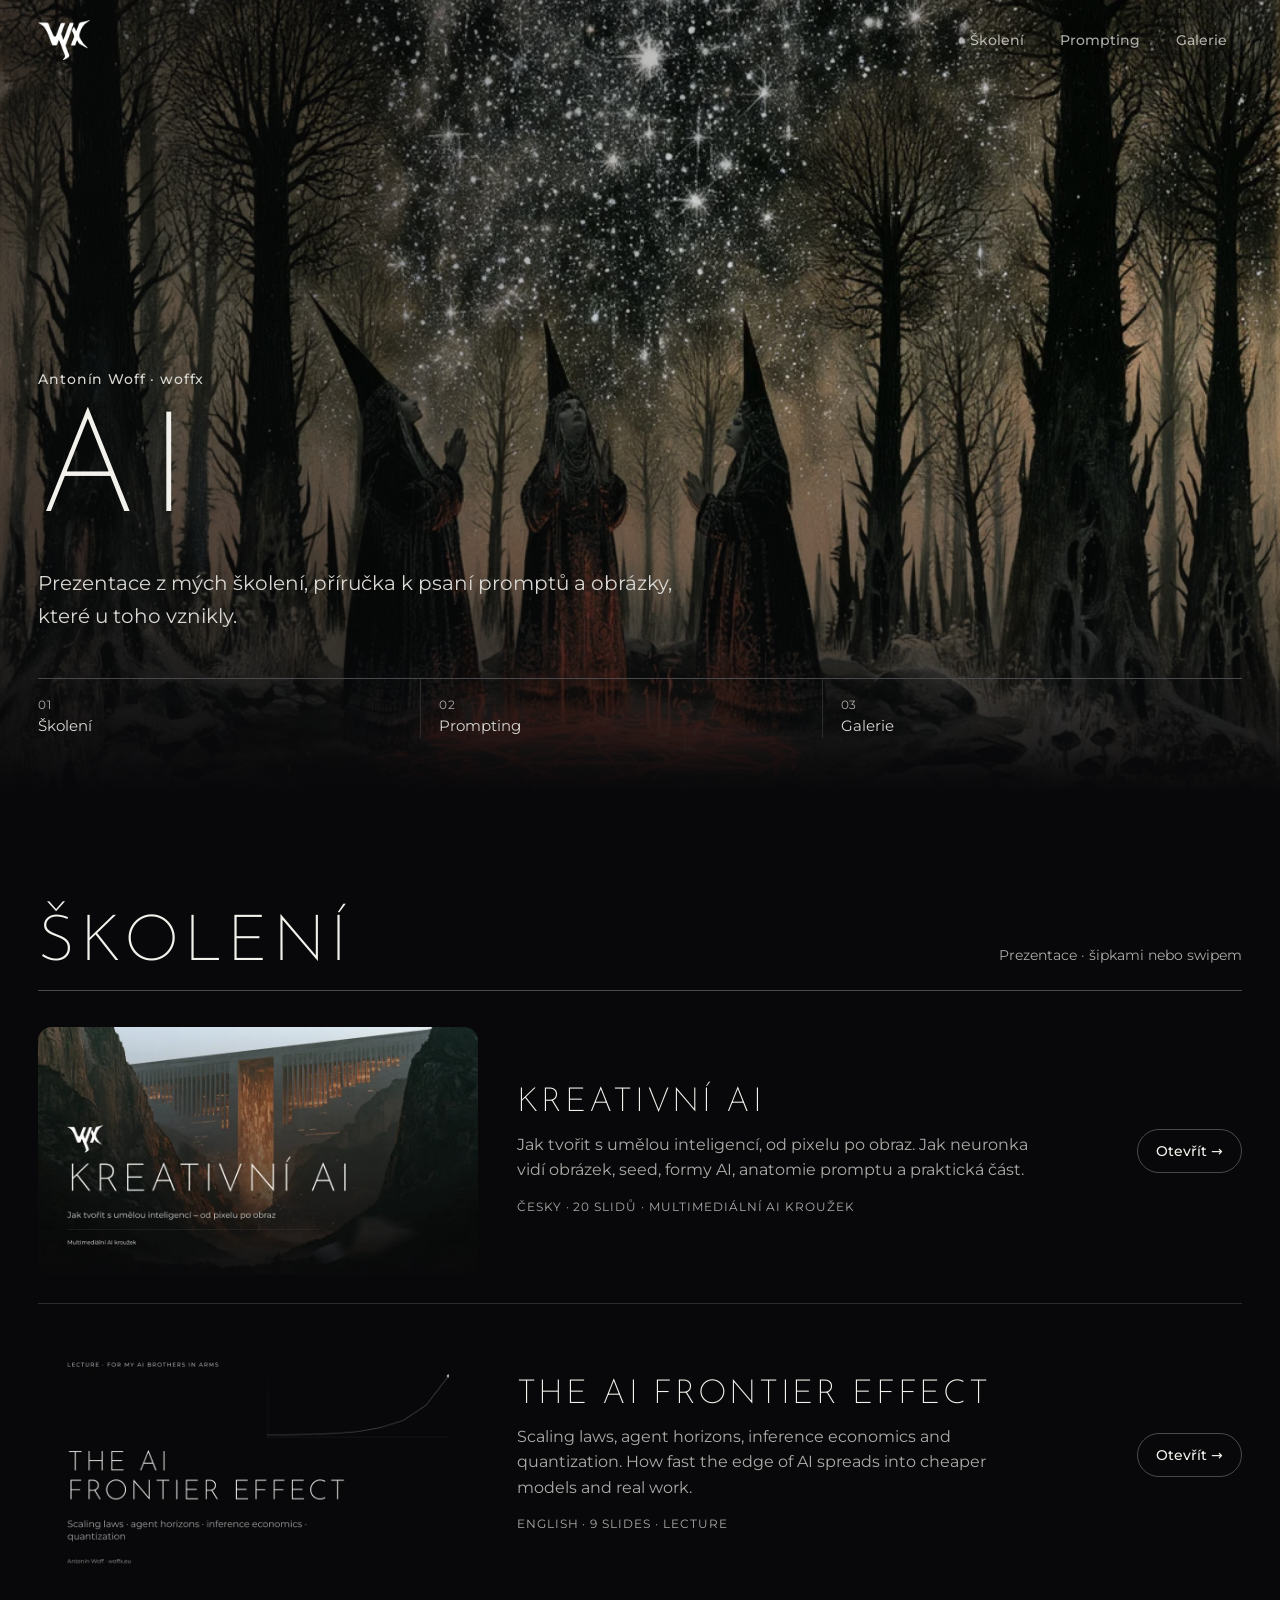
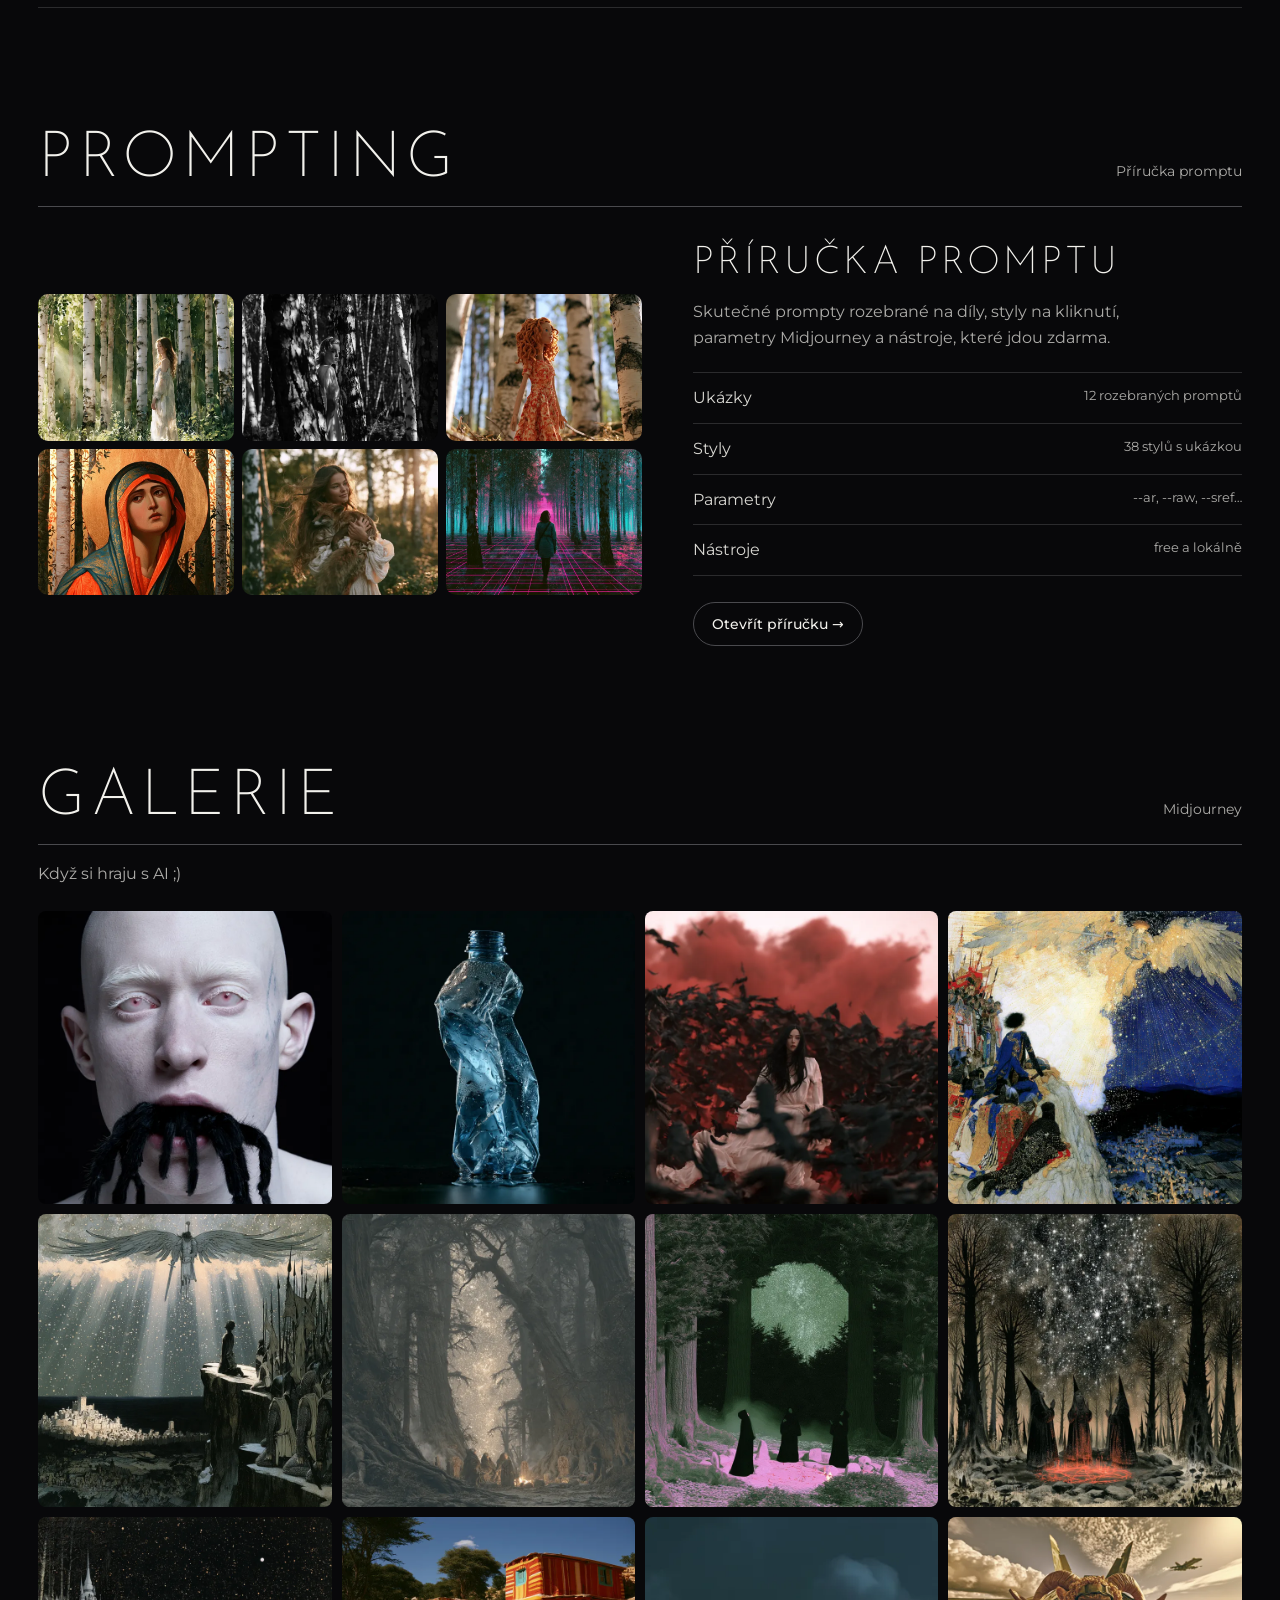
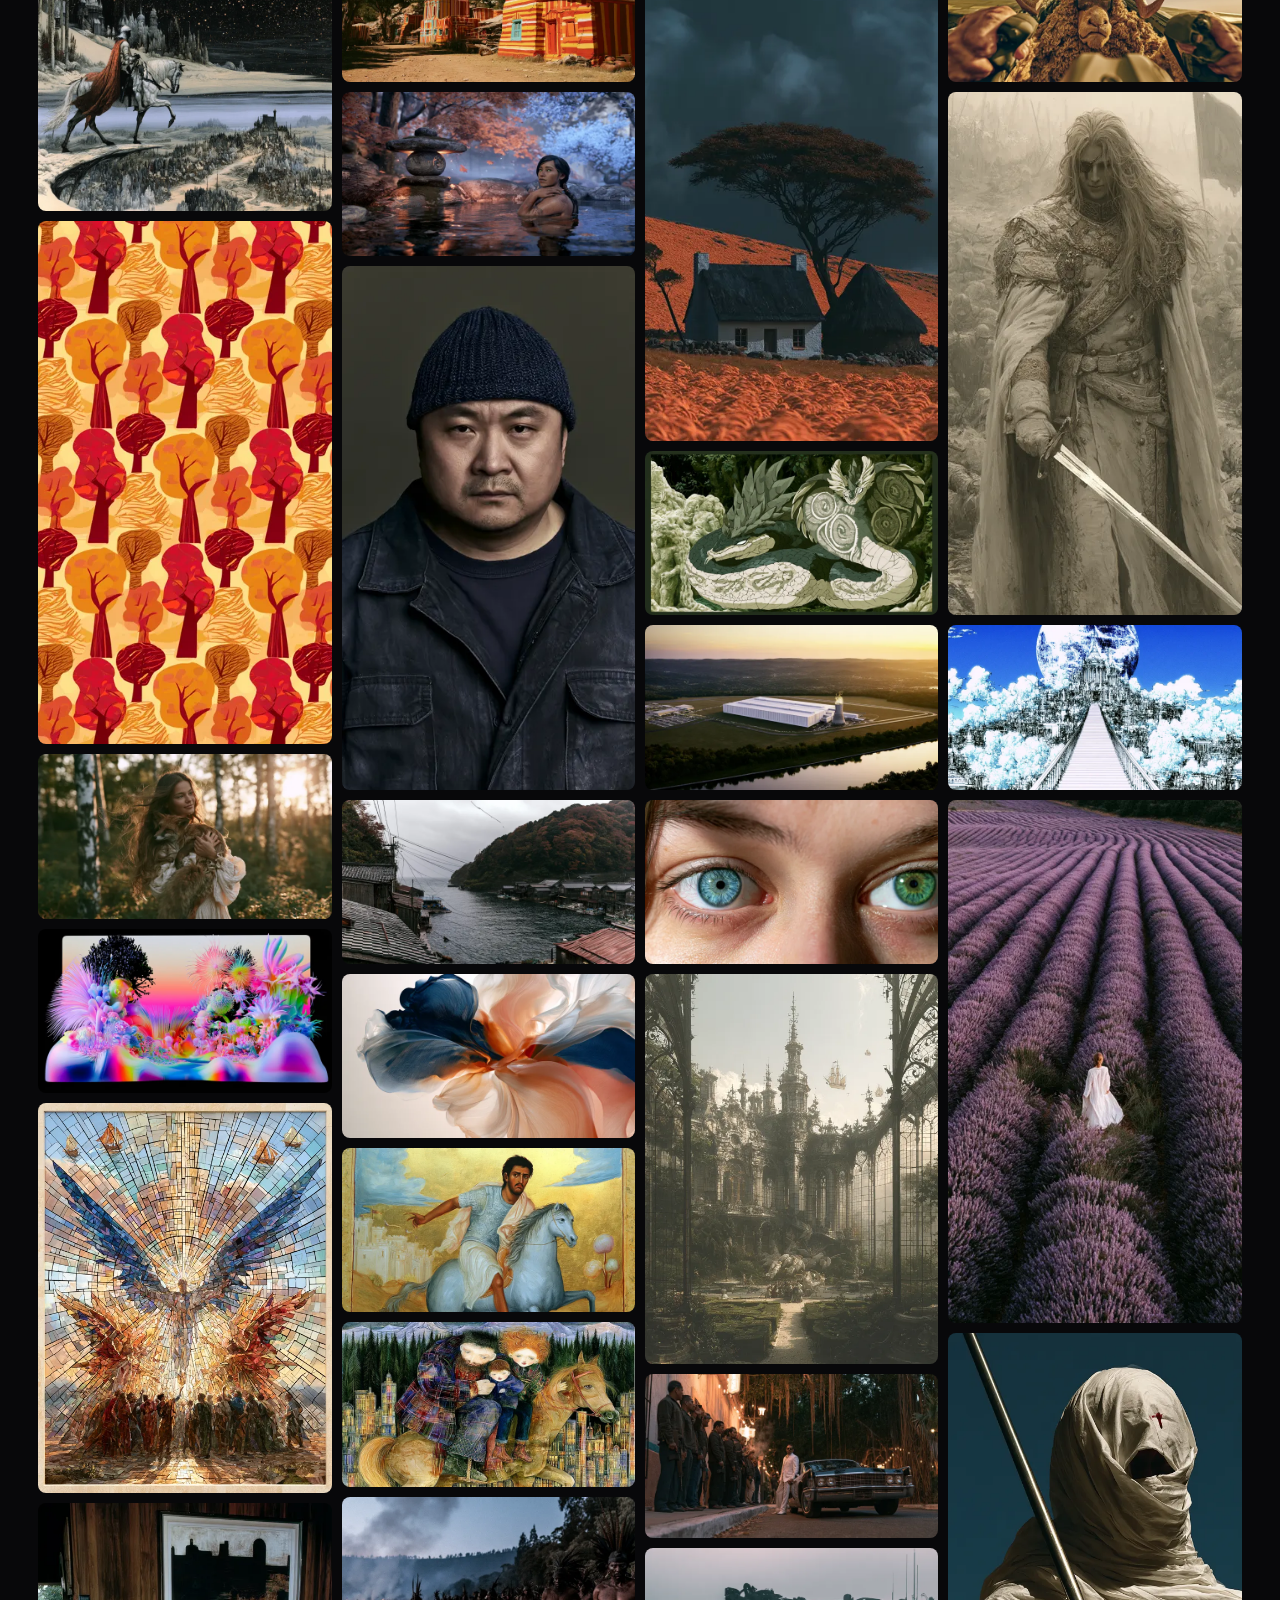
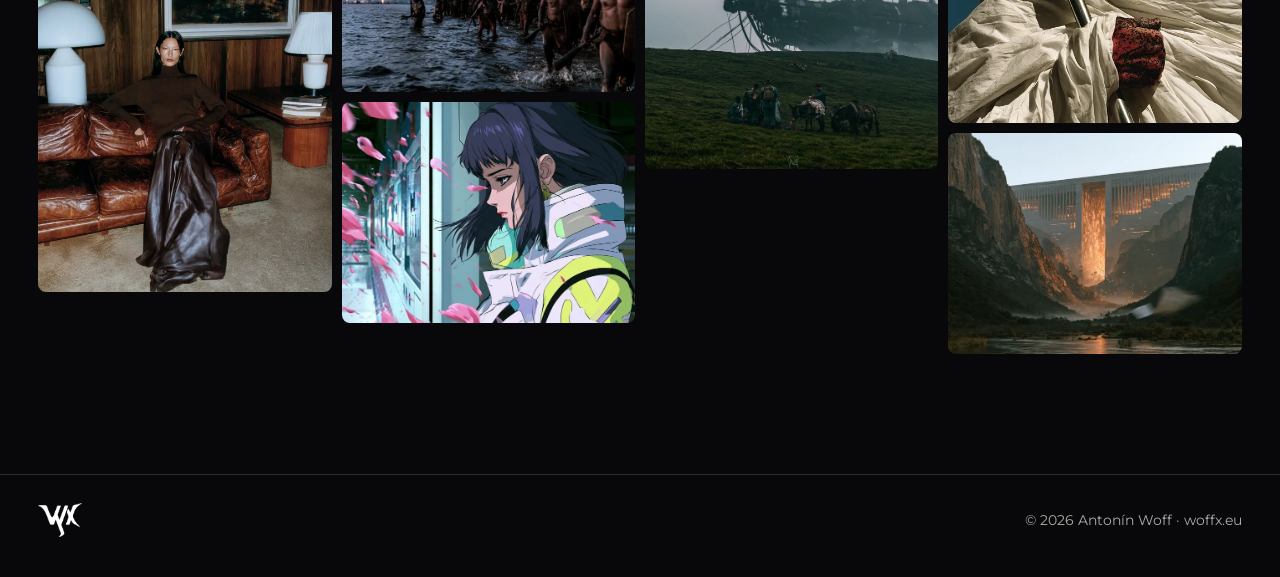
==== commit b35924d4: "Hub: witches hero, drop 16, gallery newest first row by row" ====
--- a/index.html
+++ b/index.html
@@ -17,8 +17,8 @@
 h1,h2{font-family:"Josefin Sans",sans-serif;font-weight:200;text-transform:uppercase;letter-spacing:.08em;line-height:1}
 
 .hero{position:relative;height:88svh;min-height:560px;overflow:hidden}
-.hero>img{position:absolute;inset:0;width:100%;height:100%;object-fit:cover;object-position:center 35%}
-.hero .scrim{position:absolute;inset:0;background:linear-gradient(0deg,rgba(8,8,10,1) 0%,rgba(8,8,10,.5) 50%,rgba(8,8,10,.15) 100%)}
+.hero>img{position:absolute;inset:0;width:100%;height:100%;object-fit:cover;object-position:center 78%}
+.hero .scrim{position:absolute;inset:0;background:linear-gradient(0deg,rgba(8,8,10,1) 0%,rgba(8,8,10,.55) 22%,rgba(8,8,10,.1) 55%,rgba(8,8,10,.25) 100%),linear-gradient(90deg,rgba(8,8,10,.55) 0%,rgba(8,8,10,0) 55%)}
 .hero .in{position:absolute;left:0;right:0;bottom:0;padding-bottom:clamp(32px,6vh,64px)}
 .hero .eb{font-size:14px;font-weight:500;color:var(--soft);letter-spacing:.06em;margin-bottom:16px}
 .hero h1{font-size:clamp(56px,11vw,168px)}
@@ -57,8 +57,9 @@
 
 /* gallery */
 .gal-cap{color:var(--mut);font-size:16px;margin:16px 0 24px}
-.grid{columns:4 260px;column-gap:10px}
-.grid button{display:block;width:100%;margin-bottom:10px;break-inside:avoid;border:0;padding:0;background:#141416;border-radius:8px;overflow:hidden;cursor:zoom-in}
+.grid{display:flex;gap:10px;align-items:flex-start}
+.grid .col{flex:1;min-width:0;display:flex;flex-direction:column;gap:10px}
+.grid button{display:block;width:100%;border:0;padding:0;background:#141416;border-radius:8px;overflow:hidden;cursor:zoom-in}
 .grid img{width:100%;height:auto;display:block;opacity:0;transition:opacity .5s,transform .5s}
 .grid img.on{opacity:1}
 .grid button:hover img{transform:scale(1.03)}
@@ -92,7 +93,7 @@
 </style></head><body>
 
 <header class="hero">
- <img src="img/36.webp" alt="">
+ <img src="img/09.webp" alt="">
  <div class="scrim"></div>
  <nav class="sitenav"><a class="brand" href="/"><img src="/wx.png" alt="Logo WX"></a><div class="links"><a href="/skoleni/">Školení</a><a href="/prompting/">Prompting</a><a href="#galerie">Galerie</a></div></nav>
  <div class="in"><div class="wrap">
@@ -149,9 +150,14 @@
 <div id="toast">Zkopírováno</div>
 
 <script>
-const G=[["02", 1024, 1024, "Ultra realistic fine art portrait of a bald albino man with translucent porcelain white skin, white eyebrows and eyelashes, pale pink eyes. A large black hairy tarantula crawls out of his open mouth - legs over his lower lip and chin, body half inside. He stares straight into the lens, calm and emotionless. Deep black background. Dramatic low key single soft key light sculpting his bald head and cheekbones; subtle rim light separating him from darkness. Strong contrast between white skin and matte black spider. Macro detail: skin pores, faint blue veins, fine hairs on spider's legs, moisture on lips. Sharp focus on eyes and spider, shallow depth of field. Surreal, unsettling, elegant editorial photography. Negative prompt: hair on head, colorful background, cartoon, illustration, CGI, plastic skin, deformed face, extra spider legs, blurry, text, watermark. --v 8.2"], ["03", 1024, 1024, "Ultra realistic fine art studio product photo of a crumpled, capless clear blue PET plastic bottle standing upright on a glossy black surface against a pure black background. Bottle is crushed and twisted into sharp faceted folds catching light like cut crystal. Fresh condensation covers it: fine mist, tiny beads, and larger droplets running down the folds. Dramatic low key lighting with strip softbox rim lights tracing the silhouette in thin bright lines. Soft backlight glows through translucent plastic, revealing pale blue tint. Caustic reflections and specular highlights glint on droplets and threaded neck. Faint mirror reflection below. Macro detail on water beads and plastic texture, sharp focus, high contrast, minimalistic and moody. Negative prompt: label, cap, white background, dust, fingerprints, cartoon, illustration, CGI look, blurry, text, watermark, logo. --v 8.2"], ["04", 1024, 1024, "Ultra-realistic, dreamlike portrait of a woman with long jet-black hair and a simple flowing white silk dress, standing calm and still at the center. The camera focuses sharply on her eyes. Every iris fiber and eyelash is crisp, and her intense gaze looks straight into the lens. A dense swirling vortex of countless black crows circles her, hundreds upon hundreds of them, so many that they nearly blot out the space around her. Their wings blur mid-flight and a few feathers drift through the air. Behind her the sky is full of turbulent blood-red clouds, thick and billowing with a soft haze. The mood is surreal and ethereal, with the white silk glowing against the crimson. Photorealistic skin texture, fine detail in hair and feathers, shallow depth of field with the eyes as the sharpest point, soft diffused lighting, cinematic composition. Negative prompt: blurry eyes, cartoon, illustration, extra limbs, deformed hands, distorted face, colorful birds, clear sky, text, watermark. --v 8.2"], ["05", 1024, 1024, "A 12th-century prince kneeling on a high rocky cliff with his soldiers kneeling behind him, all in medieval chainmail, surcoats and helmets, banners lowered in reverence. From the night sky above, the Archangel Michael descends - vast wings spread, armored, holding a sword - his radiance filling the entire night sky with beams of light that break through the clouds and wash over the cliff. Beyond the angel’s glow, the sky is densely covered with stars. Far below in the background lies the prince’s medieval kingdom - a walled town, castle towers, villages and fields stretching into the dark valley. Sacred, awe-struck atmosphere, warm angelic light against cool starlit night, volumetric light rays, dramatic shadows across the kneeling men. Negative prompt: modern clothing, daylight, cartoon, extra wings, deformed hands, text, watermark. --sref https://s.mj.run/QzxYBHNx9To --v 8.2"], ["06", 1024, 1024, "A 12th-century prince kneeling on a high rocky cliff with his soldiers kneeling behind him, all in medieval chainmail, surcoats and helmets, banners lowered in reverence. From the night sky above, the Archangel Michael descends - vast wings spread, armored, holding a sword - his radiance filling the entire night sky with beams of light that break through the clouds and wash over the cliff. Beyond the angel’s glow, the sky is densely covered with stars. Far below in the background lies the prince’s medieval kingdom - a walled town, castle towers, villages and fields stretching into the dark valley. Sacred, awe-struck atmosphere, warm angelic light against cool starlit night, volumetric light rays, dramatic shadows across the kneeling men. Negative prompt: modern clothing, daylight, cartoon, extra wings, deformed hands, text, watermark. --sref https://s.mj.run/lpOqmulmFws --v 8.2"], ["07", 1024, 1024, "Three witches performing an ancient Slavic blood magic ritual inside a weathered stone circle, deep within an impenetrably dense, primeval Slavic forest - towering ancient spruces and oaks pressing in from every side, thick undergrowth, moss-covered roots, mist creeping between the trunks. The trees form a tight dark wall around the clearing, their branches reaching overhead and framing a single opening to the sky. Through that gap, the night sky is almost completely covered in stars - a dense, blazing Milky Way. The witches gaze upward in trance, blood ritual symbols on the stones, faint ember light from a small fire. Dark folk-horror atmosphere, volumetric fog, deep shadows between the trees. Negative prompt: open field, sparse trees, daylight, city, modern clothing, cartoon. --sref https://s.mj.run/TKjUz99w_KQ --v 8.2"], ["08", 1024, 1024, "Three witches performing an ancient Slavic blood magic ritual inside a weathered stone circle, deep within an impenetrably dense, primeval Slavic forest - towering ancient spruces and oaks pressing in from every side, thick undergrowth, moss-covered roots, mist creeping between the trunks. The trees form a tight dark wall around the clearing, their branches reaching overhead and framing a single opening to the sky. Through that gap, the night sky is almost completely covered in stars - a dense, blazing Milky Way. The witches gaze upward in trance, blood ritual symbols on the stones, faint ember light from a small fire. Dark folk-horror atmosphere, volumetric fog, deep shadows between the trees. Negative prompt: open field, sparse trees, daylight, city, modern clothing, cartoon. --sref https://s.mj.run/3_PufCp6b3Y --v 8.2"], ["09", 1024, 1024, "三位女巫进行古斯拉夫血魔法仪式的图片，背景是斯拉夫森林、石圈，凝视着几乎完全被星星覆盖的天空，98% 请用英文回答。 --ar 1:1 --edit https://s.mj.run/lpOqmulmFws --v 8.2"], ["10", 1024, 1024, "Goal - Generate an image based on the description. Context - The image should depict a knight. Requirements - The knight must be in white armor with a red cloak. - The knight must be riding a white horse. - The scene takes place in the sky, above a rural landscape. - The landscape should include forests, villages, and a small fortress. - The sky must be starry. Constraints - None. Expected output - An image matching the description. --sref https://s.mj.run/lpOqmulmFws --v 8.2"], ["11", 1456, 816, "ultra realistic documentary photograph, a small African village in bright midday sunlight, low clay-brick houses with hand-painted facades in bold red, yellow, turquoise and orange patterns, the painted walls slightly weathered and cracked, dirt paths between the houses with dry grass and scattered stones, a few wooden carts and clay pots, tall acacia trees casting soft shadows, a clear deep blue sky with a few small white clouds, strong natural sunlight with warm highlights and crisp shadows, realistic dust, weathered paint and clay texture, a lively everyday atmosphere, shot on Canon EOS R5, 35mm lens f/8, natural film grain --no text, letters, numbers, writing, logos, watermarks, brand names, faces, people in close-up, CGI look, illustration, HDR, oversaturated --chaos 10 --ar 16:9 --raw --weird 45 --v 8.2"], ["12", 816, 1456, "small african wilige, gloomy weathr, autumn --chaos 10 --ar 9:16 --raw --stylize 250 --weird 45 --v 8.2"], ["13", 1456, 816, "ultra realistic cockpit photograph, modern fighter jet cockpit, camera mounted low on the instrument panel looking back toward the pilot, a ram-headed pilot with long curved horns and a dense curly woolen fleece covering the face and muzzle, a stern frowning expression visible through the wool, a modern flight helmet with a tinted visor covering the eyes, both hands gripping the control stick and throttle in the foreground, a modern glass cockpit display glowing softly in the background, through the canopy behind the pilot a V-shaped twin tail of the aircraft visible in the foreground, a wingman jet flying in formation in the distance, a vast sky with scattered cumulus clouds and soft sunlight, realistic metal and carbon surfaces with fine wear, shot on Canon EOS R5, 24mm lens f/8, natural film grain --no text, letters, numbers, writing, logos, watermarks, human face, insignia, badges, national markings, emblems, CGI look, illustration, plastic skin --chaos 10 --ar 16:9 --raw --weird 45 --v 8.2"], ["14", 1456, 816, ""], ["15", 816, 1456, "高幻想的王子，身穿装饰华丽的制服，配有金色和白色的点缀，身披长长的白色大衣，向镜头走来，手中拿着一把简单但闪闪发光的银剑，剑无护手，他的脸上有一道穿过眼睛的伤疤，但他微笑着，背景是一个阴沉的战场，但王子的白皙让他显得光彩照人，写实，纹理，微小细节，175mm，写实人物，没有塑料感，没有动漫美学，没有超自然元素 请用英文回答。 --chaos 10 --ar 9:16 --raw --sref https://s.mj.run/TKjUz99w_KQ --profile xemvzjt --stylize 250 --weird 45 --v 8.2"], ["16", 816, 1456, "vysoky fantasi bolondaty princ v ornamentovane uniforme se zlatimi a bílimi doplnky a ve dlouhým bílim kabátu rozhodne kračejci smerem do kamery v ruce tříma jednoduchý ale blískajcí se stříbrný meč s bez zaštity v e tvaří má jizvu přes oko ale usmívá se pozadí je pochmurne čmoudici bojište ale princova belost jej rozařuje , realisticke , texkury , mikrodetaily ,175mm , realisticka postava , ne žadne plastove tvare ne anime estetika ne nadpřirozene deje --chaos 10 --ar 9:16 --raw --stylize 250 --weird 45 --v 8.2"], ["17", 816, 1456, "Create an wallpaper design based on an sureall autumn trees scene --ar 9:16 --raw --stylize 0 --v 8.2"], ["18", 816, 1456, "40-year-old Chinese man, square face, expressionless, cold sharp piercing gaze, stocky powerful build, wearing a dark blue knitted wool beanie, worn old dark bus driver work jacket over a dark crew-neck shirt, facing the camera directly, standing still, clean solid-color backdrop, front view, half-body portrait, character costume test shot, centered composition, soft even studio lighting, muted dark tones, realistic cinematic texture, film still quality, fine skin and fabric detail --ar 9:16 --raw --profile xemvzjt --stylize 0 --v 8.2"], ["19", 1456, 816, "Original basilisk creature for a dark Japanese fantasy animated film inspired by Princess Mononoke. Colossal ancient legless serpent deity with an unforgettable silhouette - immense muscular snake body, broad flattened serpentine skull, enormous pale hypnotic eyes radiating petrifying power, crown of sharp overlapping reptilian fins and asymmetrical bony crests, expandable cobra like neck hood covered in intricate circular fossilized eye patterns, powerful venomous jaws, ancient scales transitioning from dark emerald skin to cracked ivory stone, coils bearing mysterious natural markings. Neither good nor evil - sacred, terrifying, intelligent beyond humanity. Surrounded by ancient statues turning to stone, lush primordial overgrown forest. Muted green and cream palette, richly painted watercolor backgrounds, intricate hand drawn 2D Japanese animation, atmospheric natural lighting, mythical creature concept art. No legs, arms, wings, or antlers. --ar 16:9 --raw --stylize 0 --v 8.2"], ["20", 1456, 816, "Photorealistic sky view of a large white data center that has an attached cooling tower. Building at sunset. Flat land, Texas hill country background, adjacent river --ar 16:9 --raw --profile riph62k --stylize 0 --v 8.2"], ["21", 1456, 816, "the kingdom of heaven --ar 16:9 --raw --sref https://s.mj.run/ctj4uioDQFo --stylize 0 --v 8.2"], ["22", 1456, 816, "ultra realistic photograph of a beautiful young woman standing in a sunlit birch forest, holding a red fox calmly in her arms against her chest, the fox's bushy tail hanging down, soft natural smile, wind moving her hair, warm morning light filtering through the leaves, shot on Canon EOS R5, 85mm lens f/2.2, natural film grain, realistic fur and fabric texture --no text, letters, numbers, writing, logos, watermarks, CGI look, illustration, plastic skin, airbrushed skin --ar 16:9 --raw --v 8.2"], ["23", 1456, 816, "small japan fishing/whaling village, gloomy weather, autumn --ar 16:9 --raw --stylize 0 --v 8.2"], ["24", 1456, 816, "ultra realistic extreme close-up photograph of a pair of human eyes, only the eye area and the bridge of the nose visible, one iris bright blue and the other vivid green, natural heterochromia with fine radial iris fibers and a slightly darker limbal ring, realistic moist sclera with fine capillaries, natural lash line with individual lashes and a faint shadow from the upper lid, skin texture with visible pores, fine vellus hair, micro-lines around the eyes and subtle redness at the inner corners, soft directional key light from the upper left with a gentle fill, natural catchlights in both irises, shallow depth of field with the far eye slightly softer, shot on Canon EOS R5, 100mm macro lens at f/2.8, 1/200 s, ISO 200, natural film grain, neutral dark background, photorealistic, true-to-life skin detail, unretouched --no text, letters, numbers, writing, logos, watermarks, full face, mouth, CGI look, illustration, plastic skin, airbrushed skin, oversmoothing --ar 16:9 --raw --stylize 50 --v 8.2"], ["25", 816, 1456, "Ultra realistic cinematic aerial drone photograph, shot straight down from a drone at high altitude, a vast lavender field with thousands of purple rows covering the entire landscape to the horizon, forming dense natural stripes. Exactly ONE single person is precisely centered in the composition, a lone figure in a plain white linen outfit standing among the lavender rows, seen from directly above, head and face not visible, the figure small and naturally proportioned against the enormous field. Deep green-grey foliage visible between the rows adds texture and depth. Elevated wide angle perspective reveals enormous field scale. Soft diffused daylight, realistic petal and stem textures, subtle natural shadows, cinematic color grading, photorealistic botanical detail. No buildings, paths, text, or watermarks. Not ground level, not close up, not macro. Vertical 9:16 composition --no text, letters, numbers, writing, logos, watermarks, faces, buildings, roads, CGI look, illustration --ar 9:16 --raw --stylize 150 --v 8.2"], ["26", 1456, 816, "exoplante flora in a prosperus colurfule enviorement, sky si orange, there is a blue river near the garden, lot of alien flowers --ar 16:9 --raw --sref https://s.mj.run/Fq9mWECaFrY --stylize 0 --v 8.2"], ["27", 1456, 816, "abstract art composition, flowing organic forms of translucent glass and soft matte paint layered across the canvas, sweeping curves overlapping with sharp geometric planes, a rich interplay of deep indigo, warm ochre, blush pink and pale silver, soft gradients bleeding into fine textured brushstrokes, light refracting through the forms into subtle color bands, large open negative space with a single dominant form slightly off-center, museum-print quality, tactile surface with visible paint grain, minimal and contemplative --no text, letters, numbers, writing, logos, faces, figures, buildings, landscape, recognizable objects --ar 16:9 --raw --stylize 300 --v 8.2"], ["28", 928, 1232, "cubist stained-glass mosaic, a single unified scene made entirely of glass tiles, a grand rococo chateau facade in the background with ornate scrollwork, decorative curling patterns and tall arched windows, a formal palace park with clipped hedges, symmetrical gravel paths and fountains in the foreground, winged angels descending from the sky onto the park, mingling with a group of people, figures built from sharp geometric facets, several small wooden sailing ships drifting far apart across the upper sky, each ship only a small detail, the main focus on the angels and people in the center, no separate frame or border around the scene, each tile in a distinct color: ruby, sapphire, amber, emerald and violet, pale gold accents on the chateau facade, black lead lines between the tiles, aged cathedral-glass texture, faces rendered as abstract facets with no features, symmetrical radiating composition --no text, letters, numbers, writing, logos, emblems, insignia, realistic faces, photograph, CGI look, UFO, saucer, border, frame, background panel --ar 3:4 --raw --sref https://s.mj.run/TKjUz99w_KQ --stylize 250 --v 8.2"], ["29", 928, 1232, "cubist stained-glass mosaic, a single unified scene made entirely of glass tiles, winged angels descending from the sky onto a sunlit plaza, mingling with a group of people, figures built from sharp geometric facets, several small wooden sailing ships drifting far apart across the upper sky, each ship only a small detail with amber and brown glass tiles and pale ivory sails, the ships scattered and not dominant, the main focus on the angels and people in the center, no separate frame or border around the scene, each tile in a distinct color: ruby, sapphire, amber, emerald and violet, black lead lines between the tiles, aged cathedral-glass texture, faces rendered as abstract facets with no features, symmetrical radiating composition --no text, letters, numbers, writing, logos, emblems, insignia, realistic faces, photograph, CGI look, UFO, saucer, border, frame, background panel --ar 3:4 --raw --profile riph62k --stylize 250 --v 8.2"], ["30", 1456, 816, "painted 13th-century medieval manuscript illumination on gold leaf background, very light and airy palette of pale ivory, soft sky blue, pastel rose and bright gold leaf, a young prince in embroidered light armor and a pale rose cloak riding a white-grey horse, the rider as the main focus placed off-center on the right third of the frame, face hidden under a closed helm, flat stylized perspective with delicate outlines, a walled medieval city with pale crenellated towers and small pennants on the left, a bright gold leaf sky with stylized clouds, a few stylized trees with rounded pastel canopies, flat decorative borders, aged parchment texture, asymmetric composition --no text, letters, numbers, writing, logos, faces, emblems, insignia, HUD, video game, CGI look, modern objects, dark shadows, photograph --chaos 100 --ar 16:9 --raw --sref https://s.mj.run/ym9mdk5-DLQ --profile xemvzjt --stylize 250 --v 8.2"], ["31", 1456, 816, "a knaz riding a horese with his man overlooking citi background forests and mountains --chaos 100 --ar 16:9 --raw --sref https://s.mj.run/QzxYBHNx9To --profile xemvzjt --stylize 0 --v 8.2"], ["32", 928, 1232, "photorealistic portrait of a shrouded figure, the entire body wrapped in layers of white scarves and sheets, one hand reaching out from the white fabric, its skin covered in black and red blisters, the hand gripping a silver lance, a solid rod of pure polished silver metal with no detail, metallic finish, the face completely covered by the white sheets with only a few drops of blood on the area of the face, solid sky blue background, hyper realistic, microdetails, professional studio lighting, faint film grain, ethereal glow, shot on Nikon Z5, 175mm lens --no text, letters, numbers, writing, logos, emblems, insignia, CGI look, illustration, video game --ar 3:4 --raw --sref https://s.mj.run/jB-V8vUZlQM --profile xemvzjt --stylize 150 --v 8.2"], ["33", 1456, 816, "cinematic street photograph at dusk, a narrow Mexican street with pastel-painted concrete walls, hanging strings of lights and old neon signs with no letters, a vintage classic car with chrome bumpers pulling up to the curb, a lieutenant in a crisp white suit jacket stepping out, a group of men in dark jackets lining up on both sides of the street, several holding rifles and handguns at their sides, one man lighting a cigarette with a cupped hand, smoke drifting in the warm air, a hidden hideout deep in a mangrove forest and dense jungle visible behind the street as a dark green backdrop, tangled mangrove roots and hanging vines, warm amber and deep teal palette with deep shadows, low-angle medium-wide shot, shot on Canon EOS R5, 35mm lens f/2.8, natural film grain --no text, letters, numbers, writing, logos, faces, emblems, insignia, brand names, drugs, blood --chaos 10 --ar 16:9 --raw --profile b7akcgw --stylize 150 --weird 13 --v 8.2"], ["34", 1344, 896, "photorealistic historical scene, Mexica warriors defending the causeway of Tenochtitlan during the 1521 siege, painted cotton armor and feathered headdresses, obsidian-edged macuahuitl clubs and wooden shields, dust and sweat on bare shoulders, shallow lake water splashing around bare feet, smoke from burning canoes drifting across a grey-blue dawn sky, a dense line of warriors in the middle ground, low-angle medium shot, shot on Canon EOS 5D Mark IV, 35mm lens f/4, natural dawn light, realistic skin texture and dirt, documentary photography, muted earth palette with natural color grading --no text, letters, numbers, writing, logos, CGI look, 3D, render, plastic skin, painting, illustration --chaos 10 --ar 3:2 --raw --profile b7akcgw --stylize 150 --weird 13 --v 8.2"], ["35", 928, 1232, "A fashion photoshoot in a 1970s Mid-Century house, designer furniture, shot on Canon EOS 6D Mark II, 24mm lens f/5.6, wide shot, high fashion magazine editorial style, offbeat and alternative aesthetic, model with unconventional facial features, realistic skin, natural skin texture with visible pores, natural skin glow, realistic facial expressions --no CGI look, no 3D, no render, no plastic skin, no bald, no unreal faces, no skinny, no botox --chaos 30 --ar 3:4 --raw --sref 1903707600 --profile y2mypgs na5itic --stylize 90 --v 8.2"], ["36", 1232, 928, "greenplains hills with bit of rock showint over dense grass, grupe of 5 old earth soldiers with solid green uniforms and visible retro militari insignia camping, one soldier is starting campfier, cople of donkes saddeld near soldiers one soldiers si tending the donkes, foggy, moody, retro futuristic, beckground: gigantic war maching emerging form fog, photorealistic --chaos 10 --ar 4:3 --raw --weird 13 --v 8.2"], ["37", 1232, 928, "remaster --chaos 10 --ar 4:3 --raw --sref https://s.mj.run/lfAlrONYsjY --weird 13 --v 8.2"], ["38", 1232, 928, "a deep valley at dusk with grey granite rocks peeking through dark vegetation, in the middle a colossal white brutalist archive building with deep rhythmic window slits glowing warm orange from inside, thousands of blank paper receipts streaming out of its openings and flying toward the camera, a few receipts large and slightly motion-blurred in the foreground, low mist along the valley floor, low-angle wide shot, analog 35mm film photography, Kodak Portra grain, warm sepia palette with deep near-black shadows and pale sand highlights, sense of immense scale, quiet surreal atmosphere --no text, letters, logos, faces, blue --ar 4:3 --raw --stylize 750 --v 8.1"]];
+const G=[["02", 1024, 1024, "Ultra realistic fine art portrait of a bald albino man with translucent porcelain white skin, white eyebrows and eyelashes, pale pink eyes. A large black hairy tarantula crawls out of his open mouth - legs over his lower lip and chin, body half inside. He stares straight into the lens, calm and emotionless. Deep black background. Dramatic low key single soft key light sculpting his bald head and cheekbones; subtle rim light separating him from darkness. Strong contrast between white skin and matte black spider. Macro detail: skin pores, faint blue veins, fine hairs on spider's legs, moisture on lips. Sharp focus on eyes and spider, shallow depth of field. Surreal, unsettling, elegant editorial photography. Negative prompt: hair on head, colorful background, cartoon, illustration, CGI, plastic skin, deformed face, extra spider legs, blurry, text, watermark. --v 8.2"], ["03", 1024, 1024, "Ultra realistic fine art studio product photo of a crumpled, capless clear blue PET plastic bottle standing upright on a glossy black surface against a pure black background. Bottle is crushed and twisted into sharp faceted folds catching light like cut crystal. Fresh condensation covers it: fine mist, tiny beads, and larger droplets running down the folds. Dramatic low key lighting with strip softbox rim lights tracing the silhouette in thin bright lines. Soft backlight glows through translucent plastic, revealing pale blue tint. Caustic reflections and specular highlights glint on droplets and threaded neck. Faint mirror reflection below. Macro detail on water beads and plastic texture, sharp focus, high contrast, minimalistic and moody. Negative prompt: label, cap, white background, dust, fingerprints, cartoon, illustration, CGI look, blurry, text, watermark, logo. --v 8.2"], ["04", 1024, 1024, "Ultra-realistic, dreamlike portrait of a woman with long jet-black hair and a simple flowing white silk dress, standing calm and still at the center. The camera focuses sharply on her eyes. Every iris fiber and eyelash is crisp, and her intense gaze looks straight into the lens. A dense swirling vortex of countless black crows circles her, hundreds upon hundreds of them, so many that they nearly blot out the space around her. Their wings blur mid-flight and a few feathers drift through the air. Behind her the sky is full of turbulent blood-red clouds, thick and billowing with a soft haze. The mood is surreal and ethereal, with the white silk glowing against the crimson. Photorealistic skin texture, fine detail in hair and feathers, shallow depth of field with the eyes as the sharpest point, soft diffused lighting, cinematic composition. Negative prompt: blurry eyes, cartoon, illustration, extra limbs, deformed hands, distorted face, colorful birds, clear sky, text, watermark. --v 8.2"], ["05", 1024, 1024, "A 12th-century prince kneeling on a high rocky cliff with his soldiers kneeling behind him, all in medieval chainmail, surcoats and helmets, banners lowered in reverence. From the night sky above, the Archangel Michael descends - vast wings spread, armored, holding a sword - his radiance filling the entire night sky with beams of light that break through the clouds and wash over the cliff. Beyond the angel’s glow, the sky is densely covered with stars. Far below in the background lies the prince’s medieval kingdom - a walled town, castle towers, villages and fields stretching into the dark valley. Sacred, awe-struck atmosphere, warm angelic light against cool starlit night, volumetric light rays, dramatic shadows across the kneeling men. Negative prompt: modern clothing, daylight, cartoon, extra wings, deformed hands, text, watermark. --sref https://s.mj.run/QzxYBHNx9To --v 8.2"], ["06", 1024, 1024, "A 12th-century prince kneeling on a high rocky cliff with his soldiers kneeling behind him, all in medieval chainmail, surcoats and helmets, banners lowered in reverence. From the night sky above, the Archangel Michael descends - vast wings spread, armored, holding a sword - his radiance filling the entire night sky with beams of light that break through the clouds and wash over the cliff. Beyond the angel’s glow, the sky is densely covered with stars. Far below in the background lies the prince’s medieval kingdom - a walled town, castle towers, villages and fields stretching into the dark valley. Sacred, awe-struck atmosphere, warm angelic light against cool starlit night, volumetric light rays, dramatic shadows across the kneeling men. Negative prompt: modern clothing, daylight, cartoon, extra wings, deformed hands, text, watermark. --sref https://s.mj.run/lpOqmulmFws --v 8.2"], ["07", 1024, 1024, "Three witches performing an ancient Slavic blood magic ritual inside a weathered stone circle, deep within an impenetrably dense, primeval Slavic forest - towering ancient spruces and oaks pressing in from every side, thick undergrowth, moss-covered roots, mist creeping between the trunks. The trees form a tight dark wall around the clearing, their branches reaching overhead and framing a single opening to the sky. Through that gap, the night sky is almost completely covered in stars - a dense, blazing Milky Way. The witches gaze upward in trance, blood ritual symbols on the stones, faint ember light from a small fire. Dark folk-horror atmosphere, volumetric fog, deep shadows between the trees. Negative prompt: open field, sparse trees, daylight, city, modern clothing, cartoon. --sref https://s.mj.run/TKjUz99w_KQ --v 8.2"], ["08", 1024, 1024, "Three witches performing an ancient Slavic blood magic ritual inside a weathered stone circle, deep within an impenetrably dense, primeval Slavic forest - towering ancient spruces and oaks pressing in from every side, thick undergrowth, moss-covered roots, mist creeping between the trunks. The trees form a tight dark wall around the clearing, their branches reaching overhead and framing a single opening to the sky. Through that gap, the night sky is almost completely covered in stars - a dense, blazing Milky Way. The witches gaze upward in trance, blood ritual symbols on the stones, faint ember light from a small fire. Dark folk-horror atmosphere, volumetric fog, deep shadows between the trees. Negative prompt: open field, sparse trees, daylight, city, modern clothing, cartoon. --sref https://s.mj.run/3_PufCp6b3Y --v 8.2"], ["09", 1024, 1024, "三位女巫进行古斯拉夫血魔法仪式的图片，背景是斯拉夫森林、石圈，凝视着几乎完全被星星覆盖的天空，98% 请用英文回答。 --ar 1:1 --edit https://s.mj.run/lpOqmulmFws --v 8.2"], ["10", 1024, 1024, "Goal - Generate an image based on the description. Context - The image should depict a knight. Requirements - The knight must be in white armor with a red cloak. - The knight must be riding a white horse. - The scene takes place in the sky, above a rural landscape. - The landscape should include forests, villages, and a small fortress. - The sky must be starry. Constraints - None. Expected output - An image matching the description. --sref https://s.mj.run/lpOqmulmFws --v 8.2"], ["11", 1456, 816, "ultra realistic documentary photograph, a small African village in bright midday sunlight, low clay-brick houses with hand-painted facades in bold red, yellow, turquoise and orange patterns, the painted walls slightly weathered and cracked, dirt paths between the houses with dry grass and scattered stones, a few wooden carts and clay pots, tall acacia trees casting soft shadows, a clear deep blue sky with a few small white clouds, strong natural sunlight with warm highlights and crisp shadows, realistic dust, weathered paint and clay texture, a lively everyday atmosphere, shot on Canon EOS R5, 35mm lens f/8, natural film grain --no text, letters, numbers, writing, logos, watermarks, brand names, faces, people in close-up, CGI look, illustration, HDR, oversaturated --chaos 10 --ar 16:9 --raw --weird 45 --v 8.2"], ["12", 816, 1456, "small african wilige, gloomy weathr, autumn --chaos 10 --ar 9:16 --raw --stylize 250 --weird 45 --v 8.2"], ["13", 1456, 816, "ultra realistic cockpit photograph, modern fighter jet cockpit, camera mounted low on the instrument panel looking back toward the pilot, a ram-headed pilot with long curved horns and a dense curly woolen fleece covering the face and muzzle, a stern frowning expression visible through the wool, a modern flight helmet with a tinted visor covering the eyes, both hands gripping the control stick and throttle in the foreground, a modern glass cockpit display glowing softly in the background, through the canopy behind the pilot a V-shaped twin tail of the aircraft visible in the foreground, a wingman jet flying in formation in the distance, a vast sky with scattered cumulus clouds and soft sunlight, realistic metal and carbon surfaces with fine wear, shot on Canon EOS R5, 24mm lens f/8, natural film grain --no text, letters, numbers, writing, logos, watermarks, human face, insignia, badges, national markings, emblems, CGI look, illustration, plastic skin --chaos 10 --ar 16:9 --raw --weird 45 --v 8.2"], ["14", 1456, 816, ""], ["15", 816, 1456, "高幻想的王子，身穿装饰华丽的制服，配有金色和白色的点缀，身披长长的白色大衣，向镜头走来，手中拿着一把简单但闪闪发光的银剑，剑无护手，他的脸上有一道穿过眼睛的伤疤，但他微笑着，背景是一个阴沉的战场，但王子的白皙让他显得光彩照人，写实，纹理，微小细节，175mm，写实人物，没有塑料感，没有动漫美学，没有超自然元素 请用英文回答。 --chaos 10 --ar 9:16 --raw --sref https://s.mj.run/TKjUz99w_KQ --profile xemvzjt --stylize 250 --weird 45 --v 8.2"], ["17", 816, 1456, "Create an wallpaper design based on an sureall autumn trees scene --ar 9:16 --raw --stylize 0 --v 8.2"], ["18", 816, 1456, "40-year-old Chinese man, square face, expressionless, cold sharp piercing gaze, stocky powerful build, wearing a dark blue knitted wool beanie, worn old dark bus driver work jacket over a dark crew-neck shirt, facing the camera directly, standing still, clean solid-color backdrop, front view, half-body portrait, character costume test shot, centered composition, soft even studio lighting, muted dark tones, realistic cinematic texture, film still quality, fine skin and fabric detail --ar 9:16 --raw --profile xemvzjt --stylize 0 --v 8.2"], ["19", 1456, 816, "Original basilisk creature for a dark Japanese fantasy animated film inspired by Princess Mononoke. Colossal ancient legless serpent deity with an unforgettable silhouette - immense muscular snake body, broad flattened serpentine skull, enormous pale hypnotic eyes radiating petrifying power, crown of sharp overlapping reptilian fins and asymmetrical bony crests, expandable cobra like neck hood covered in intricate circular fossilized eye patterns, powerful venomous jaws, ancient scales transitioning from dark emerald skin to cracked ivory stone, coils bearing mysterious natural markings. Neither good nor evil - sacred, terrifying, intelligent beyond humanity. Surrounded by ancient statues turning to stone, lush primordial overgrown forest. Muted green and cream palette, richly painted watercolor backgrounds, intricate hand drawn 2D Japanese animation, atmospheric natural lighting, mythical creature concept art. No legs, arms, wings, or antlers. --ar 16:9 --raw --stylize 0 --v 8.2"], ["20", 1456, 816, "Photorealistic sky view of a large white data center that has an attached cooling tower. Building at sunset. Flat land, Texas hill country background, adjacent river --ar 16:9 --raw --profile riph62k --stylize 0 --v 8.2"], ["21", 1456, 816, "the kingdom of heaven --ar 16:9 --raw --sref https://s.mj.run/ctj4uioDQFo --stylize 0 --v 8.2"], ["22", 1456, 816, "ultra realistic photograph of a beautiful young woman standing in a sunlit birch forest, holding a red fox calmly in her arms against her chest, the fox's bushy tail hanging down, soft natural smile, wind moving her hair, warm morning light filtering through the leaves, shot on Canon EOS R5, 85mm lens f/2.2, natural film grain, realistic fur and fabric texture --no text, letters, numbers, writing, logos, watermarks, CGI look, illustration, plastic skin, airbrushed skin --ar 16:9 --raw --v 8.2"], ["23", 1456, 816, "small japan fishing/whaling village, gloomy weather, autumn --ar 16:9 --raw --stylize 0 --v 8.2"], ["24", 1456, 816, "ultra realistic extreme close-up photograph of a pair of human eyes, only the eye area and the bridge of the nose visible, one iris bright blue and the other vivid green, natural heterochromia with fine radial iris fibers and a slightly darker limbal ring, realistic moist sclera with fine capillaries, natural lash line with individual lashes and a faint shadow from the upper lid, skin texture with visible pores, fine vellus hair, micro-lines around the eyes and subtle redness at the inner corners, soft directional key light from the upper left with a gentle fill, natural catchlights in both irises, shallow depth of field with the far eye slightly softer, shot on Canon EOS R5, 100mm macro lens at f/2.8, 1/200 s, ISO 200, natural film grain, neutral dark background, photorealistic, true-to-life skin detail, unretouched --no text, letters, numbers, writing, logos, watermarks, full face, mouth, CGI look, illustration, plastic skin, airbrushed skin, oversmoothing --ar 16:9 --raw --stylize 50 --v 8.2"], ["25", 816, 1456, "Ultra realistic cinematic aerial drone photograph, shot straight down from a drone at high altitude, a vast lavender field with thousands of purple rows covering the entire landscape to the horizon, forming dense natural stripes. Exactly ONE single person is precisely centered in the composition, a lone figure in a plain white linen outfit standing among the lavender rows, seen from directly above, head and face not visible, the figure small and naturally proportioned against the enormous field. Deep green-grey foliage visible between the rows adds texture and depth. Elevated wide angle perspective reveals enormous field scale. Soft diffused daylight, realistic petal and stem textures, subtle natural shadows, cinematic color grading, photorealistic botanical detail. No buildings, paths, text, or watermarks. Not ground level, not close up, not macro. Vertical 9:16 composition --no text, letters, numbers, writing, logos, watermarks, faces, buildings, roads, CGI look, illustration --ar 9:16 --raw --stylize 150 --v 8.2"], ["26", 1456, 816, "exoplante flora in a prosperus colurfule enviorement, sky si orange, there is a blue river near the garden, lot of alien flowers --ar 16:9 --raw --sref https://s.mj.run/Fq9mWECaFrY --stylize 0 --v 8.2"], ["27", 1456, 816, "abstract art composition, flowing organic forms of translucent glass and soft matte paint layered across the canvas, sweeping curves overlapping with sharp geometric planes, a rich interplay of deep indigo, warm ochre, blush pink and pale silver, soft gradients bleeding into fine textured brushstrokes, light refracting through the forms into subtle color bands, large open negative space with a single dominant form slightly off-center, museum-print quality, tactile surface with visible paint grain, minimal and contemplative --no text, letters, numbers, writing, logos, faces, figures, buildings, landscape, recognizable objects --ar 16:9 --raw --stylize 300 --v 8.2"], ["28", 928, 1232, "cubist stained-glass mosaic, a single unified scene made entirely of glass tiles, a grand rococo chateau facade in the background with ornate scrollwork, decorative curling patterns and tall arched windows, a formal palace park with clipped hedges, symmetrical gravel paths and fountains in the foreground, winged angels descending from the sky onto the park, mingling with a group of people, figures built from sharp geometric facets, several small wooden sailing ships drifting far apart across the upper sky, each ship only a small detail, the main focus on the angels and people in the center, no separate frame or border around the scene, each tile in a distinct color: ruby, sapphire, amber, emerald and violet, pale gold accents on the chateau facade, black lead lines between the tiles, aged cathedral-glass texture, faces rendered as abstract facets with no features, symmetrical radiating composition --no text, letters, numbers, writing, logos, emblems, insignia, realistic faces, photograph, CGI look, UFO, saucer, border, frame, background panel --ar 3:4 --raw --sref https://s.mj.run/TKjUz99w_KQ --stylize 250 --v 8.2"], ["29", 928, 1232, "cubist stained-glass mosaic, a single unified scene made entirely of glass tiles, winged angels descending from the sky onto a sunlit plaza, mingling with a group of people, figures built from sharp geometric facets, several small wooden sailing ships drifting far apart across the upper sky, each ship only a small detail with amber and brown glass tiles and pale ivory sails, the ships scattered and not dominant, the main focus on the angels and people in the center, no separate frame or border around the scene, each tile in a distinct color: ruby, sapphire, amber, emerald and violet, black lead lines between the tiles, aged cathedral-glass texture, faces rendered as abstract facets with no features, symmetrical radiating composition --no text, letters, numbers, writing, logos, emblems, insignia, realistic faces, photograph, CGI look, UFO, saucer, border, frame, background panel --ar 3:4 --raw --profile riph62k --stylize 250 --v 8.2"], ["30", 1456, 816, "painted 13th-century medieval manuscript illumination on gold leaf background, very light and airy palette of pale ivory, soft sky blue, pastel rose and bright gold leaf, a young prince in embroidered light armor and a pale rose cloak riding a white-grey horse, the rider as the main focus placed off-center on the right third of the frame, face hidden under a closed helm, flat stylized perspective with delicate outlines, a walled medieval city with pale crenellated towers and small pennants on the left, a bright gold leaf sky with stylized clouds, a few stylized trees with rounded pastel canopies, flat decorative borders, aged parchment texture, asymmetric composition --no text, letters, numbers, writing, logos, faces, emblems, insignia, HUD, video game, CGI look, modern objects, dark shadows, photograph --chaos 100 --ar 16:9 --raw --sref https://s.mj.run/ym9mdk5-DLQ --profile xemvzjt --stylize 250 --v 8.2"], ["31", 1456, 816, "a knaz riding a horese with his man overlooking citi background forests and mountains --chaos 100 --ar 16:9 --raw --sref https://s.mj.run/QzxYBHNx9To --profile xemvzjt --stylize 0 --v 8.2"], ["32", 928, 1232, "photorealistic portrait of a shrouded figure, the entire body wrapped in layers of white scarves and sheets, one hand reaching out from the white fabric, its skin covered in black and red blisters, the hand gripping a silver lance, a solid rod of pure polished silver metal with no detail, metallic finish, the face completely covered by the white sheets with only a few drops of blood on the area of the face, solid sky blue background, hyper realistic, microdetails, professional studio lighting, faint film grain, ethereal glow, shot on Nikon Z5, 175mm lens --no text, letters, numbers, writing, logos, emblems, insignia, CGI look, illustration, video game --ar 3:4 --raw --sref https://s.mj.run/jB-V8vUZlQM --profile xemvzjt --stylize 150 --v 8.2"], ["33", 1456, 816, "cinematic street photograph at dusk, a narrow Mexican street with pastel-painted concrete walls, hanging strings of lights and old neon signs with no letters, a vintage classic car with chrome bumpers pulling up to the curb, a lieutenant in a crisp white suit jacket stepping out, a group of men in dark jackets lining up on both sides of the street, several holding rifles and handguns at their sides, one man lighting a cigarette with a cupped hand, smoke drifting in the warm air, a hidden hideout deep in a mangrove forest and dense jungle visible behind the street as a dark green backdrop, tangled mangrove roots and hanging vines, warm amber and deep teal palette with deep shadows, low-angle medium-wide shot, shot on Canon EOS R5, 35mm lens f/2.8, natural film grain --no text, letters, numbers, writing, logos, faces, emblems, insignia, brand names, drugs, blood --chaos 10 --ar 16:9 --raw --profile b7akcgw --stylize 150 --weird 13 --v 8.2"], ["34", 1344, 896, "photorealistic historical scene, Mexica warriors defending the causeway of Tenochtitlan during the 1521 siege, painted cotton armor and feathered headdresses, obsidian-edged macuahuitl clubs and wooden shields, dust and sweat on bare shoulders, shallow lake water splashing around bare feet, smoke from burning canoes drifting across a grey-blue dawn sky, a dense line of warriors in the middle ground, low-angle medium shot, shot on Canon EOS 5D Mark IV, 35mm lens f/4, natural dawn light, realistic skin texture and dirt, documentary photography, muted earth palette with natural color grading --no text, letters, numbers, writing, logos, CGI look, 3D, render, plastic skin, painting, illustration --chaos 10 --ar 3:2 --raw --profile b7akcgw --stylize 150 --weird 13 --v 8.2"], ["35", 928, 1232, "A fashion photoshoot in a 1970s Mid-Century house, designer furniture, shot on Canon EOS 6D Mark II, 24mm lens f/5.6, wide shot, high fashion magazine editorial style, offbeat and alternative aesthetic, model with unconventional facial features, realistic skin, natural skin texture with visible pores, natural skin glow, realistic facial expressions --no CGI look, no 3D, no render, no plastic skin, no bald, no unreal faces, no skinny, no botox --chaos 30 --ar 3:4 --raw --sref 1903707600 --profile y2mypgs na5itic --stylize 90 --v 8.2"], ["36", 1232, 928, "greenplains hills with bit of rock showint over dense grass, grupe of 5 old earth soldiers with solid green uniforms and visible retro militari insignia camping, one soldier is starting campfier, cople of donkes saddeld near soldiers one soldiers si tending the donkes, foggy, moody, retro futuristic, beckground: gigantic war maching emerging form fog, photorealistic --chaos 10 --ar 4:3 --raw --weird 13 --v 8.2"], ["37", 1232, 928, "remaster --chaos 10 --ar 4:3 --raw --sref https://s.mj.run/lfAlrONYsjY --weird 13 --v 8.2"], ["38", 1232, 928, "a deep valley at dusk with grey granite rocks peeking through dark vegetation, in the middle a colossal white brutalist archive building with deep rhythmic window slits glowing warm orange from inside, thousands of blank paper receipts streaming out of its openings and flying toward the camera, a few receipts large and slightly motion-blurred in the foreground, low mist along the valley floor, low-angle wide shot, analog 35mm film photography, Kodak Portra grain, warm sepia palette with deep near-black shadows and pale sand highlights, sense of immense scale, quiet surreal atmosphere --no text, letters, logos, faces, blue --ar 4:3 --raw --stylize 750 --v 8.1"]];
 const grid=document.getElementById('grid'),lb=document.getElementById('lb');let c=0;
-G.forEach(([k,w,h],i)=>{const b=document.createElement('button');b.setAttribute('aria-label','Zobrazit obrázek');const im=new Image();im.loading='lazy';im.width=w;im.height=h;im.alt='';im.onload=()=>im.classList.add('on');im.src='thumb/'+k+'.webp';b.append(im);b.onclick=()=>show(i);grid.append(b)});
+/* newest first, laid out row by row: each next image goes to the shortest column */
+const tiles=G.map(([k,w,h],i)=>{const b=document.createElement('button');b.setAttribute('aria-label','Zobrazit obrázek');const im=new Image();im.loading='lazy';im.width=w;im.height=h;im.alt='';im.onload=()=>im.classList.add('on');im.src='thumb/'+k+'.webp';b.append(im);b.onclick=()=>show(i);b._r=h/w;return b});
+let ncol=0;
+function layout(){const w=grid.clientWidth;const n=w>=1100?4:w>=760?3:w>=340?2:1;if(n===ncol)return;ncol=n;grid.innerHTML='';const cols=[],hs=[];for(let j=0;j<n;j++){const c=document.createElement('div');c.className='col';grid.append(c);cols.push(c);hs.push(0)}
+ tiles.forEach(b=>{let j=hs.indexOf(Math.min(...hs));cols[j].append(b);hs[j]+=b._r})}
+layout();let rt;addEventListener('resize',()=>{clearTimeout(rt);rt=setTimeout(layout,150)});
 function show(i){c=(i+G.length)%G.length;const [k,,,p]=G[c];lb.querySelector('img').src='img/'+k+'.webp';const t=lb.querySelector('.side p');t.textContent=p||'';lb.querySelector('.side').style.display=p?'':'none';lb.classList.add('open');document.body.style.overflow='hidden'}
 function close(){lb.classList.remove('open');document.body.style.overflow=''}
 lb.querySelector('.x').onclick=close;lb.querySelector('.pv').onclick=()=>show(c-1);lb.querySelector('.nx').onclick=()=>show(c+1);
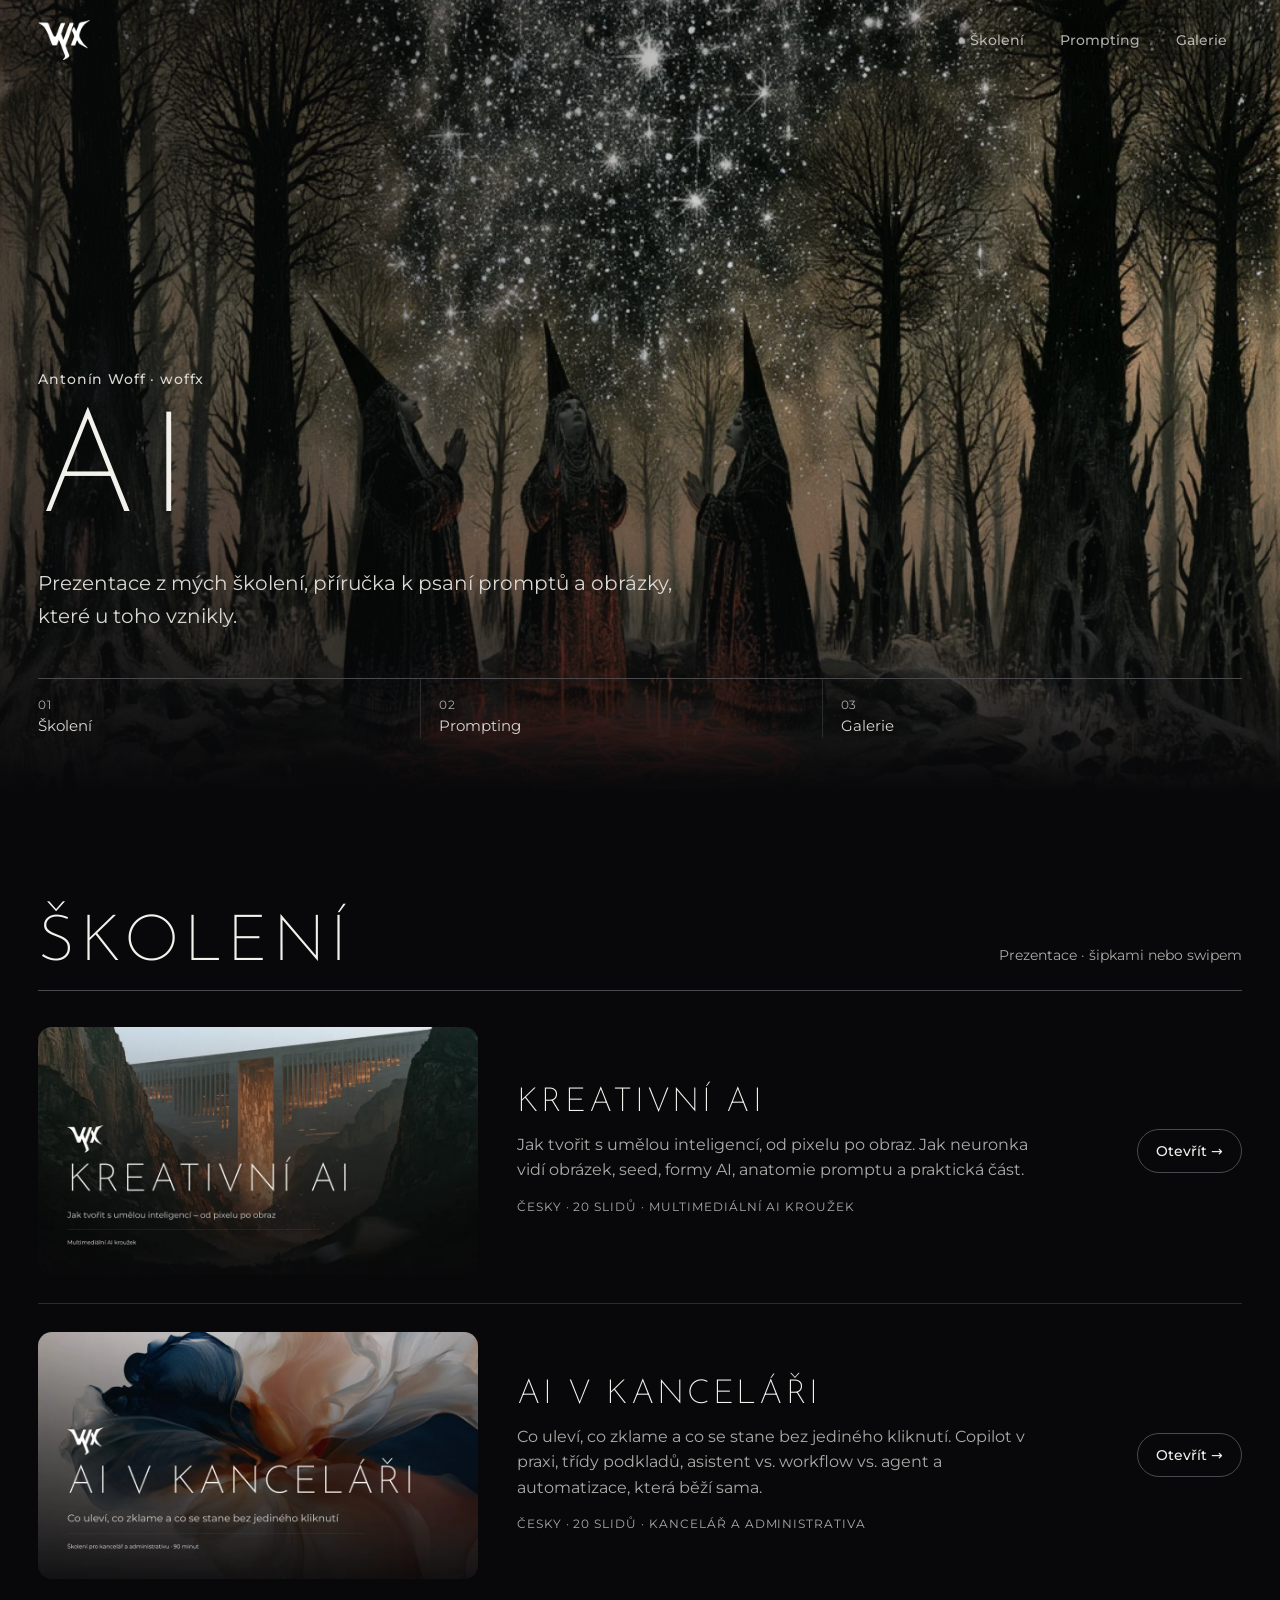
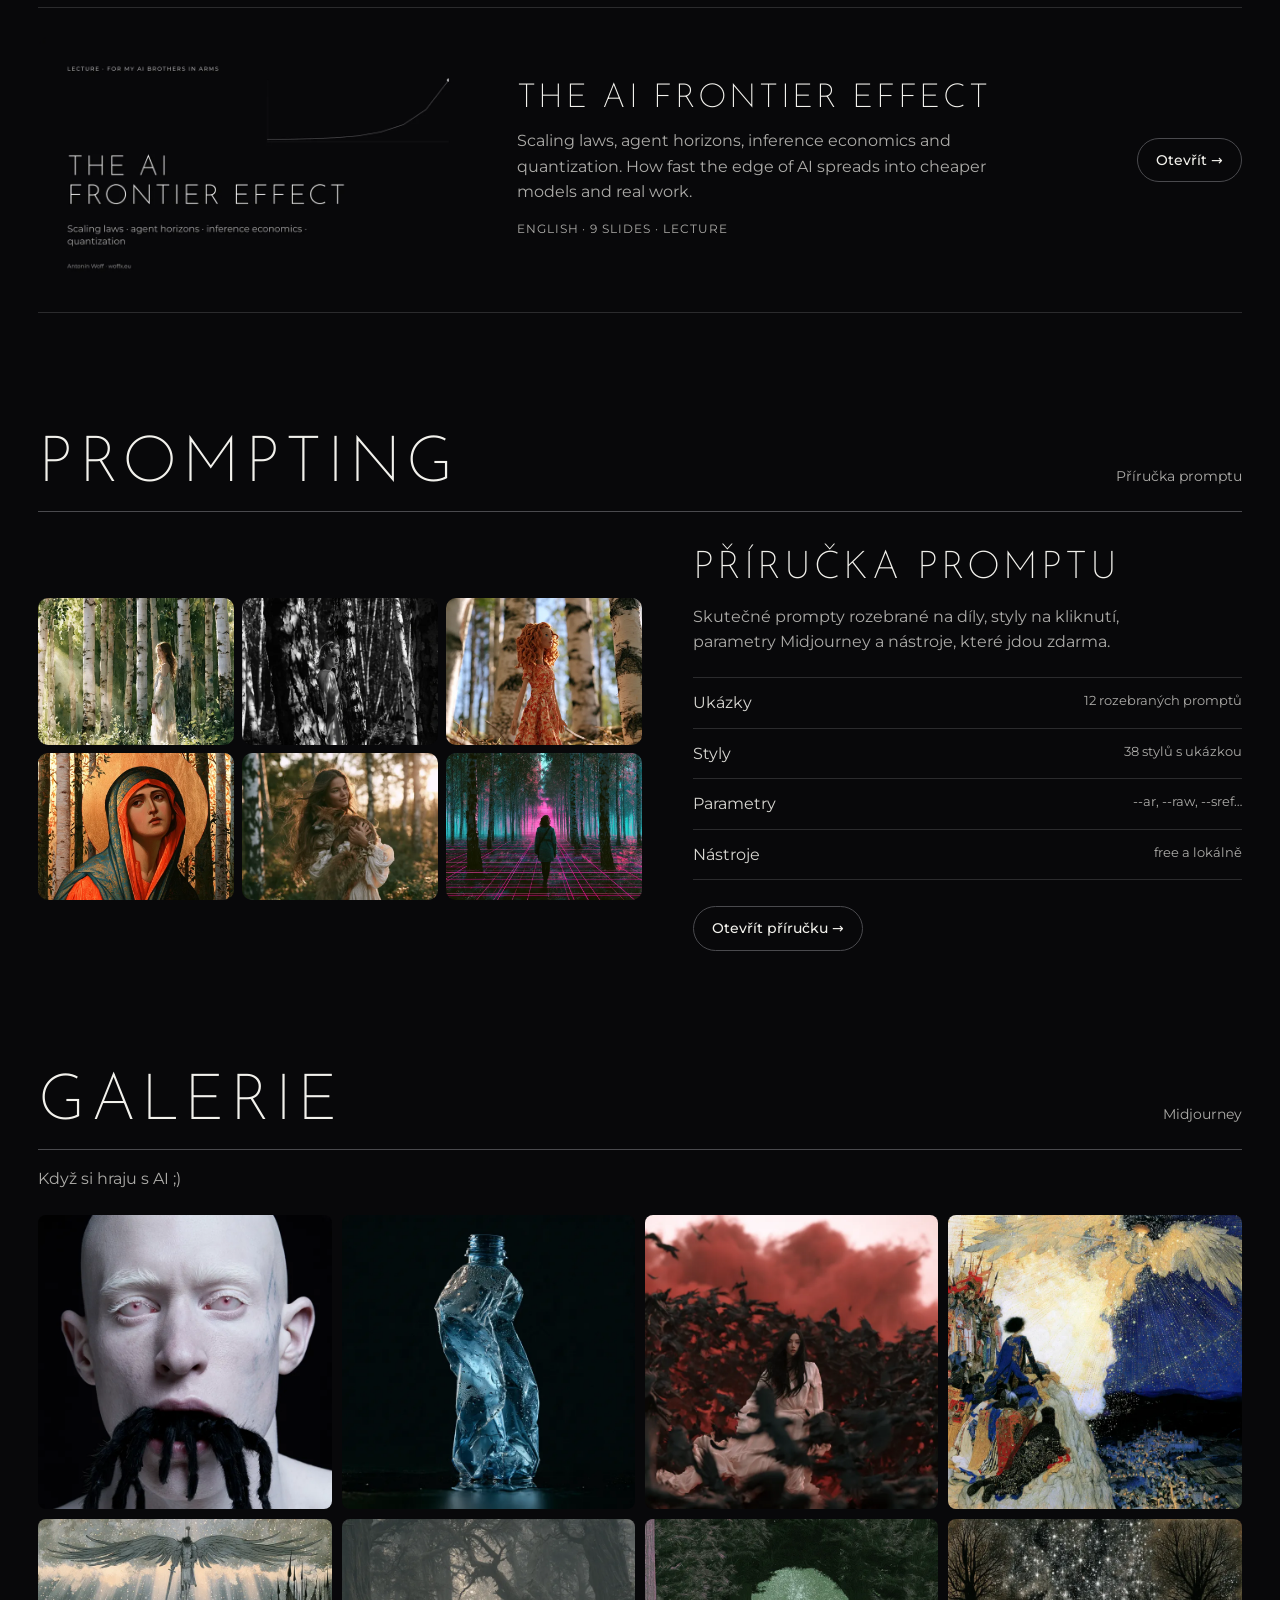
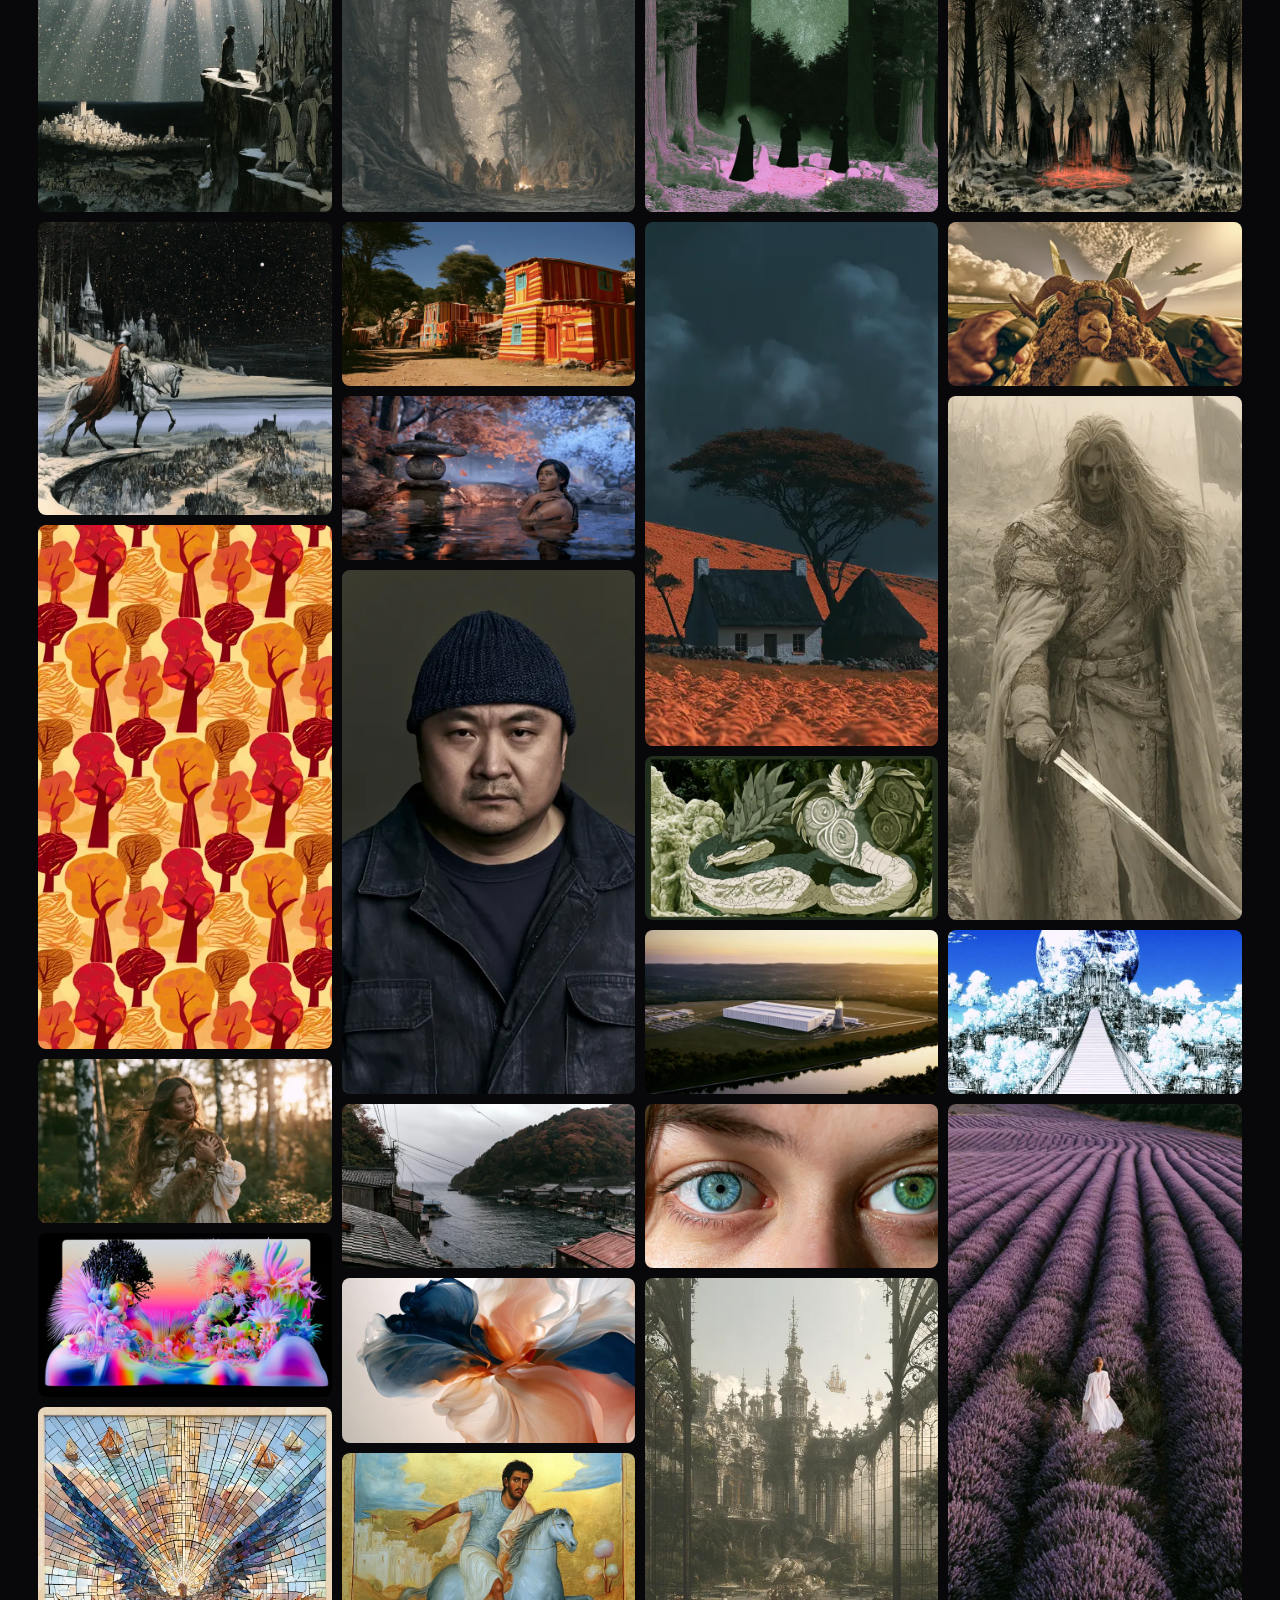
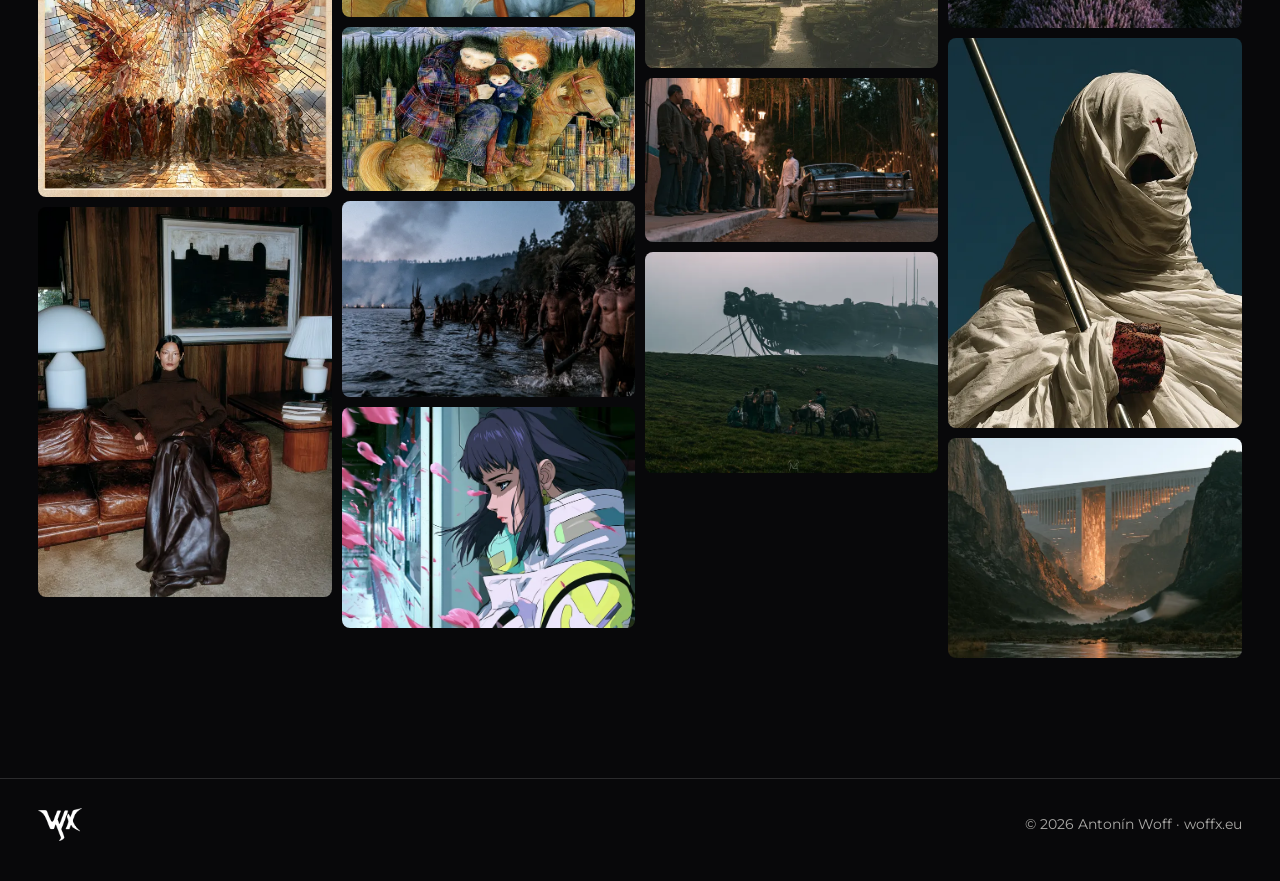
==== commit ea7bac04: "Add training: AI v kancelari (generalized)" ====
--- a/index.html
+++ b/index.html
@@ -114,6 +114,7 @@
  <div class="sh"><h2>Školení</h2><small>Prezentace · šipkami nebo swipem</small></div>
  <div class="decks">
   <a href="/skoleni/kreativni-ai/"><img src="skoleni/assets/cover-kreativni-ai.webp" alt="" loading="lazy"><div><h3>Kreativní AI</h3><p>Jak tvořit s umělou inteligencí, od pixelu po obraz. Jak neuronka vidí obrázek, seed, formy AI, anatomie promptu a praktická část.</p><small>ČESKY · 20 SLIDŮ · MULTIMEDIÁLNÍ AI KROUŽEK</small></div><span class="btn">Otevřít <span class="arr">&rarr;</span></span></a>
+  <a href="/skoleni/ai-v-kancelari/"><img src="skoleni/assets/cover-ai-v-kancelari.webp" alt="" loading="lazy"><div><h3>AI v kanceláři</h3><p>Co uleví, co zklame a co se stane bez jediného kliknutí. Copilot v praxi, třídy podkladů, asistent vs. workflow vs. agent a automatizace, která běží sama.</p><small>ČESKY · 20 SLIDŮ · KANCELÁŘ A ADMINISTRATIVA</small></div><span class="btn">Otevřít <span class="arr">&rarr;</span></span></a>
   <a href="/skoleni/ai-frontier-effect/"><img src="skoleni/assets/cover-ai-frontier-effect.webp" alt="" loading="lazy"><div><h3>The AI Frontier Effect</h3><p>Scaling laws, agent horizons, inference economics and quantization. How fast the edge of AI spreads into cheaper models and real work.</p><small>ENGLISH · 9 SLIDES · LECTURE</small></div><span class="btn">Otevřít <span class="arr">&rarr;</span></span></a>
  </div>
 </section>
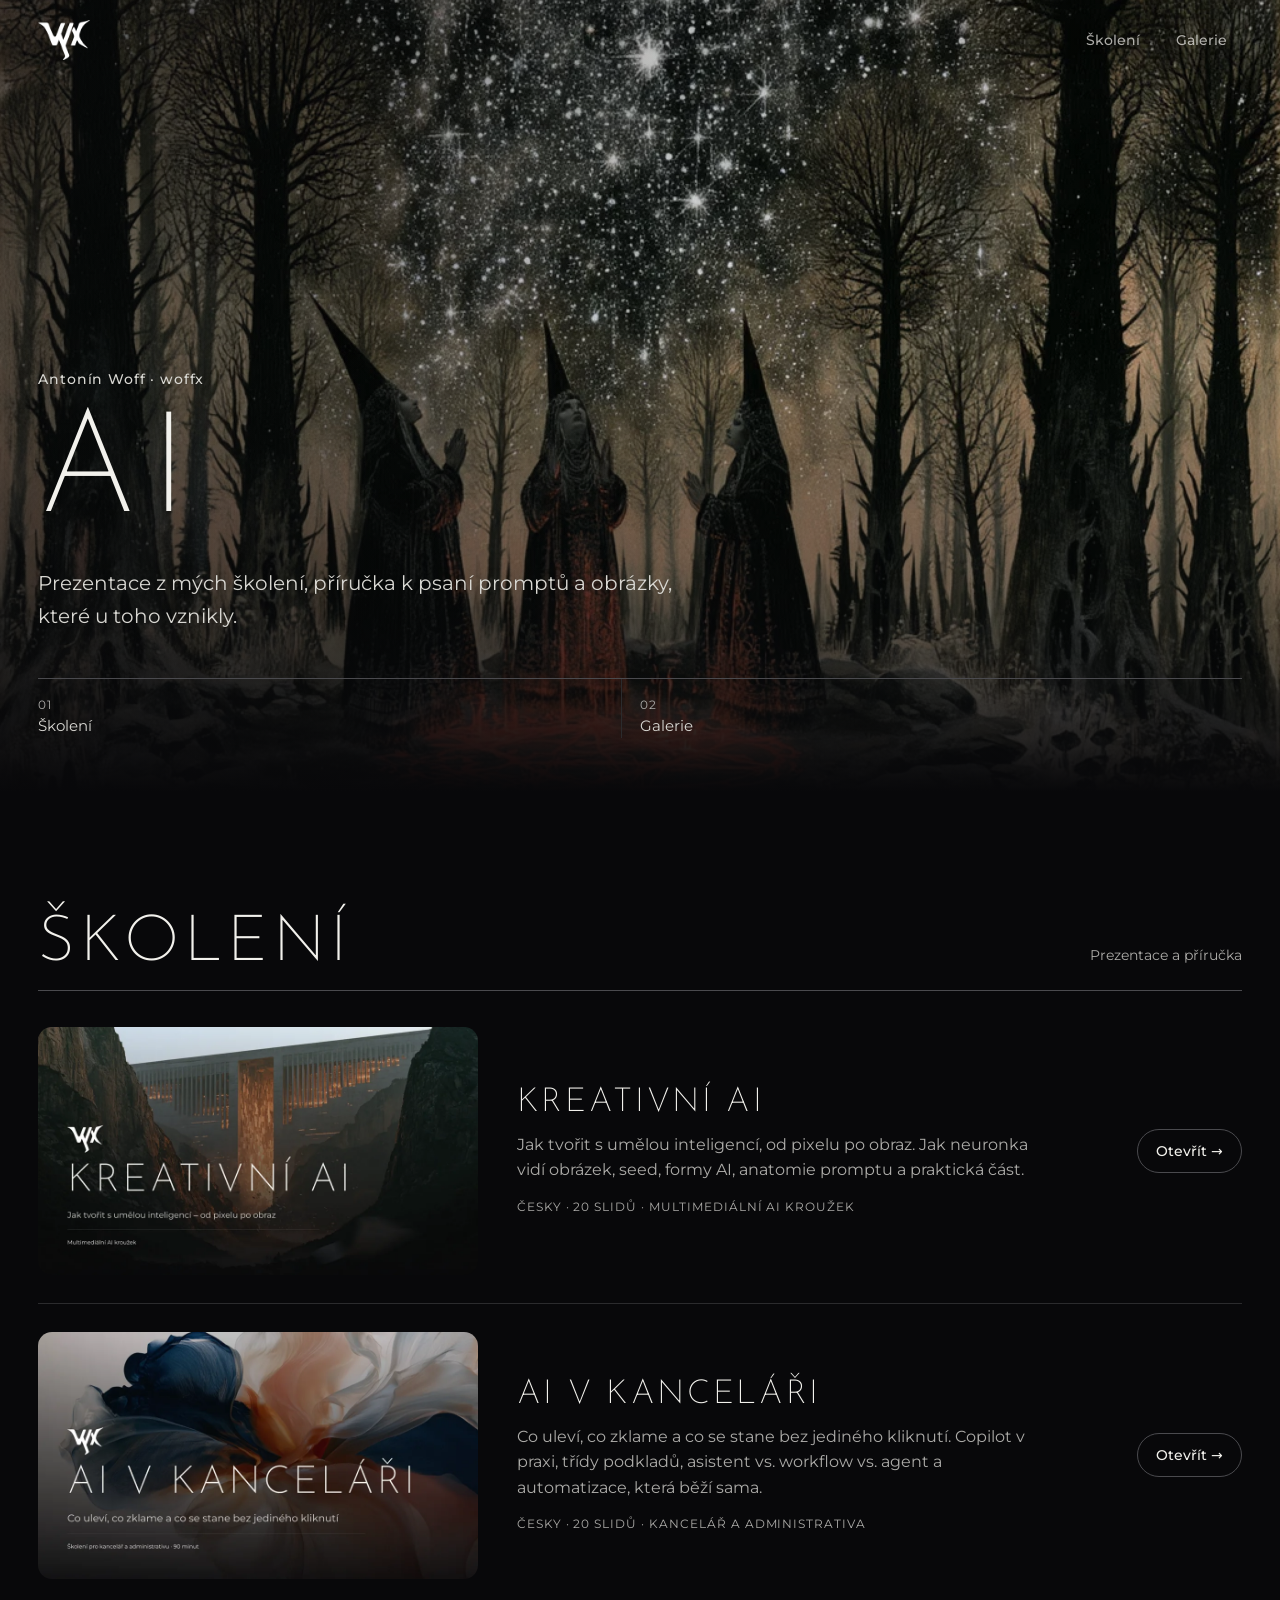
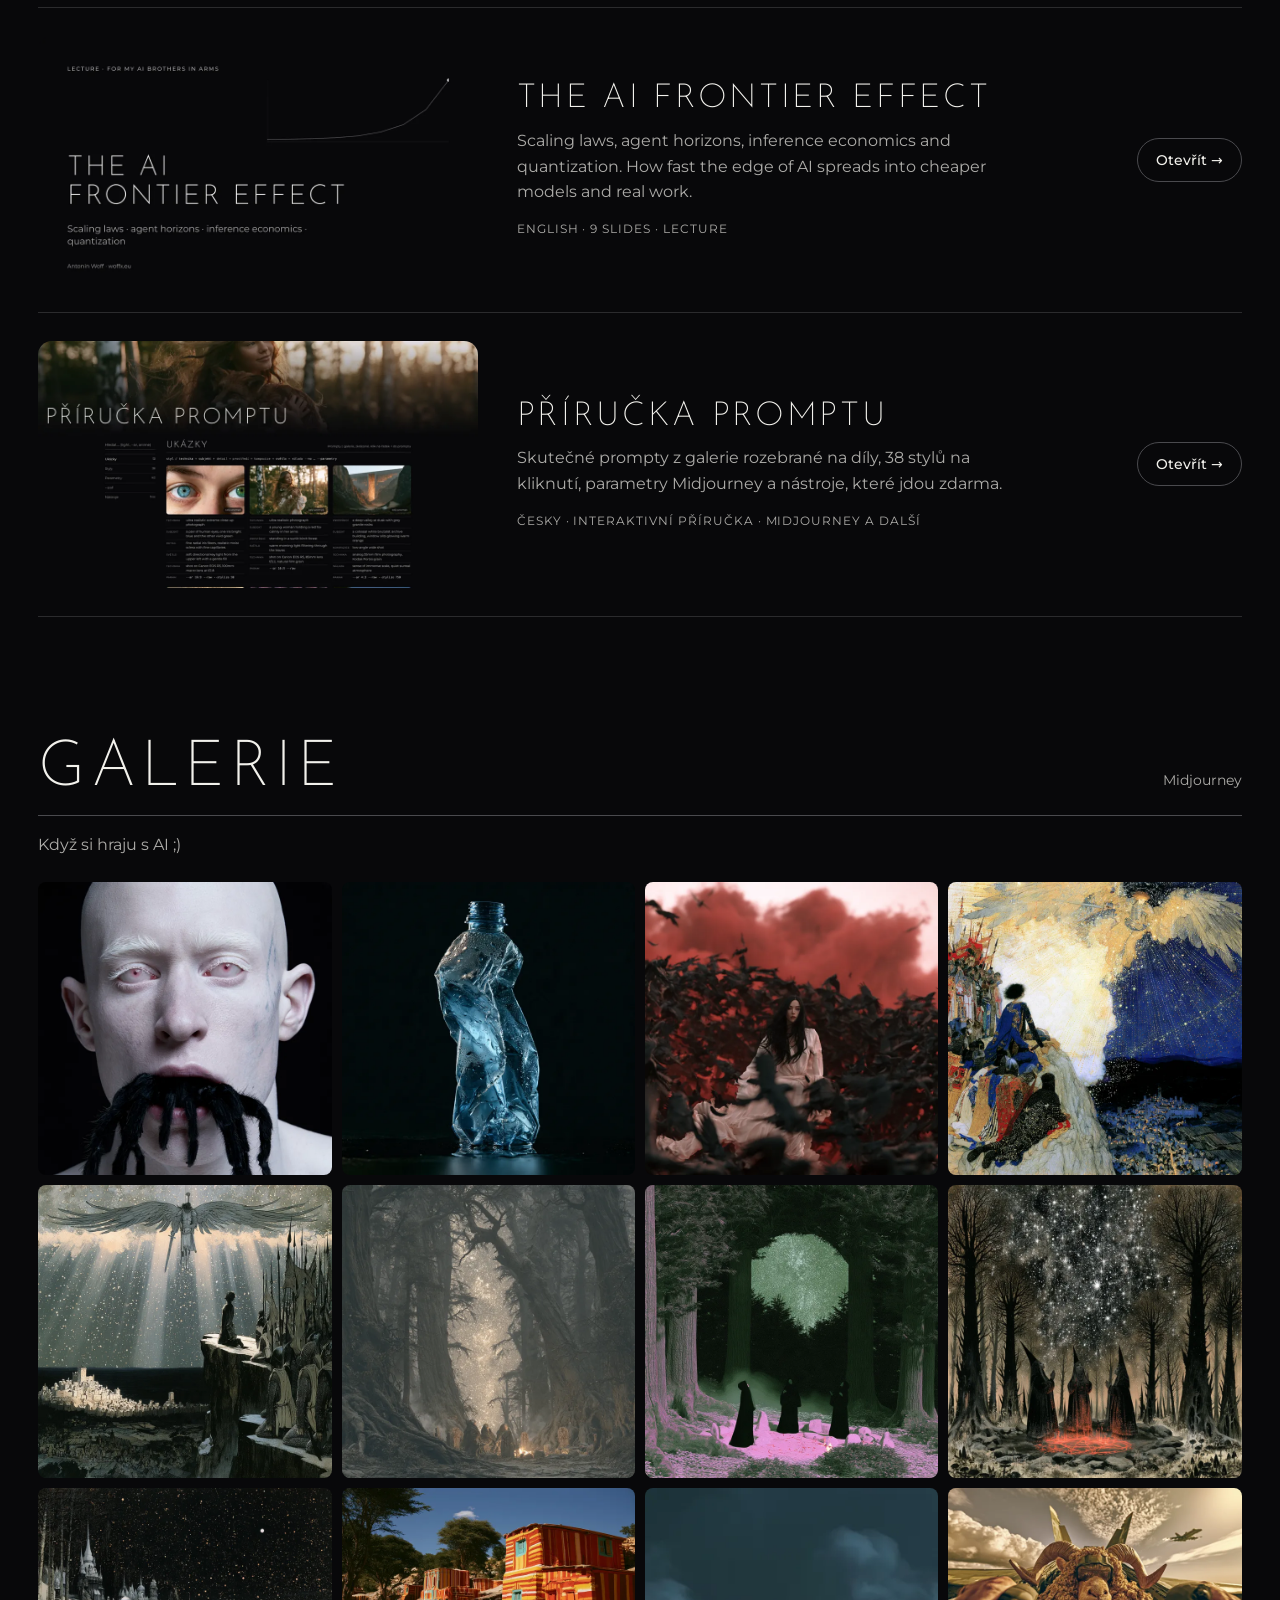
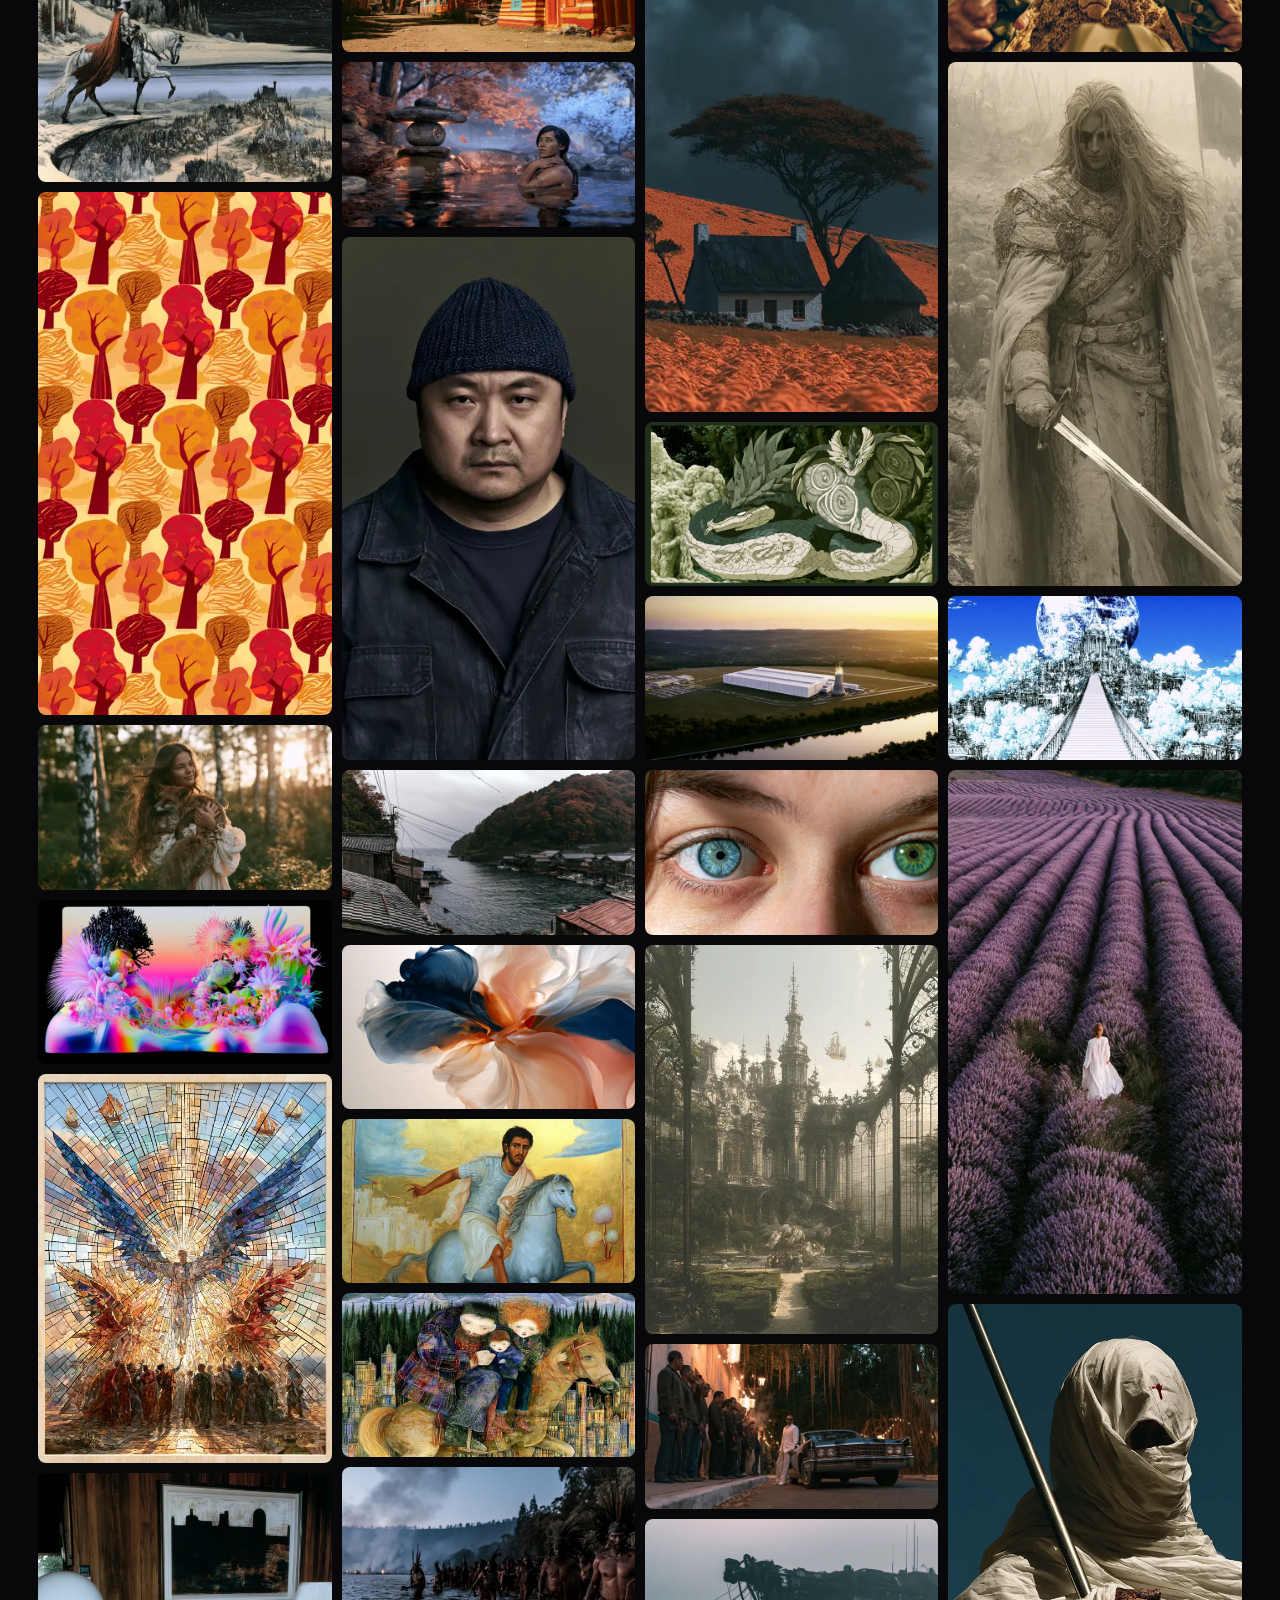
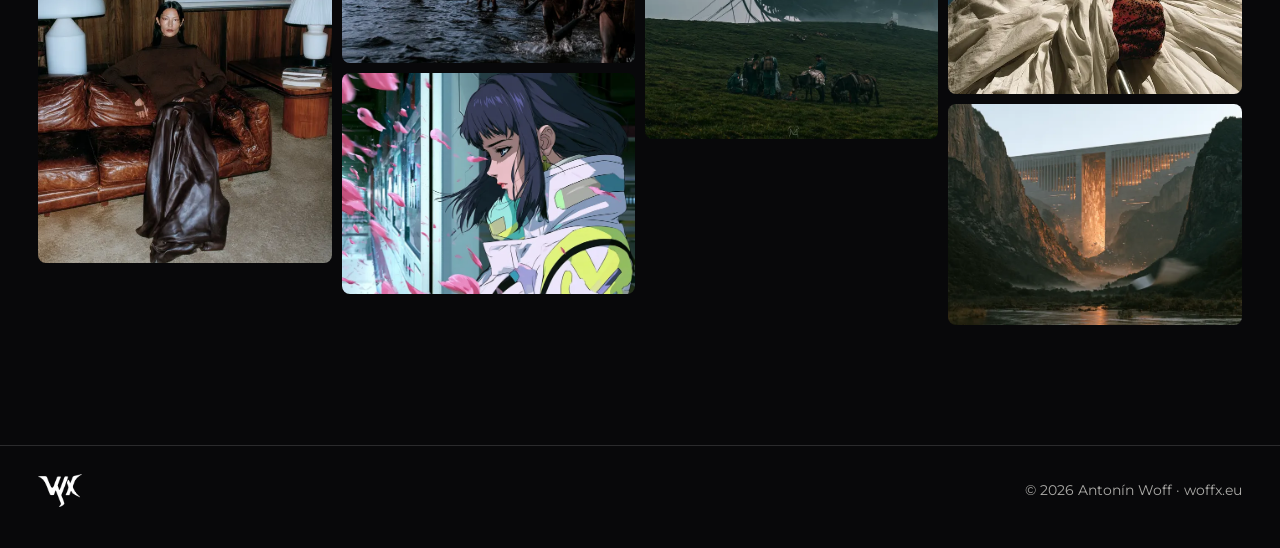
==== commit 4d224ee7: "Merge prompting handbook into Skoleni" ====
--- a/index.html
+++ b/index.html
@@ -23,7 +23,7 @@
 .hero .eb{font-size:14px;font-weight:500;color:var(--soft);letter-spacing:.06em;margin-bottom:16px}
 .hero h1{font-size:clamp(56px,11vw,168px)}
 .hero p.sub{font-size:clamp(17px,1.6vw,22px);color:var(--soft);max-width:640px;margin-top:20px}
-.jump{display:grid;grid-template-columns:repeat(3,minmax(0,1fr));margin-top:clamp(28px,5vh,48px);border-top:1px solid var(--l1)}
+.jump{display:grid;grid-template-columns:repeat(2,minmax(0,1fr));margin-top:clamp(28px,5vh,48px);border-top:1px solid var(--l1)}
 .jump a{padding:16px 18px 0 0;border-right:1px solid var(--l2);margin-right:18px;color:var(--soft);font-size:15px;transition:color .2s}
 .jump a:last-child{border:0}
 .jump a span{display:block;color:var(--mut);font-size:12px;letter-spacing:.06em}
@@ -95,15 +95,14 @@
 <header class="hero">
  <img src="img/09.webp" alt="">
  <div class="scrim"></div>
- <nav class="sitenav"><a class="brand" href="/"><img src="/wx.png" alt="Logo WX"></a><div class="links"><a href="/skoleni/">Školení</a><a href="/prompting/">Prompting</a><a href="#galerie">Galerie</a></div></nav>
+ <nav class="sitenav"><a class="brand" href="/"><img src="/wx.png" alt="Logo WX"></a><div class="links"><a href="/skoleni/">Školení</a><a href="/#galerie">Galerie</a></div></nav>
  <div class="in"><div class="wrap">
   <p class="eb">Antonín Woff · woffx</p>
   <h1>AI</h1>
   <p class="sub">Prezentace z mých školení, příručka k psaní promptů a obrázky, které u toho vznikly.</p>
   <div class="jump">
    <a href="#skoleni"><span>01</span>Školení</a>
-   <a href="#prompting"><span>02</span>Prompting</a>
-   <a href="#galerie"><span>03</span>Galerie</a>
+   <a href="#galerie"><span>02</span>Galerie</a>
   </div>
  </div></div>
 </header>
@@ -111,29 +110,12 @@
 <main class="wrap">
 
 <section id="skoleni">
- <div class="sh"><h2>Školení</h2><small>Prezentace · šipkami nebo swipem</small></div>
+ <div class="sh"><h2>Školení</h2><small>Prezentace a příručka</small></div>
  <div class="decks">
   <a href="/skoleni/kreativni-ai/"><img src="skoleni/assets/cover-kreativni-ai.webp" alt="" loading="lazy"><div><h3>Kreativní AI</h3><p>Jak tvořit s umělou inteligencí, od pixelu po obraz. Jak neuronka vidí obrázek, seed, formy AI, anatomie promptu a praktická část.</p><small>ČESKY · 20 SLIDŮ · MULTIMEDIÁLNÍ AI KROUŽEK</small></div><span class="btn">Otevřít <span class="arr">&rarr;</span></span></a>
   <a href="/skoleni/ai-v-kancelari/"><img src="skoleni/assets/cover-ai-v-kancelari.webp" alt="" loading="lazy"><div><h3>AI v kanceláři</h3><p>Co uleví, co zklame a co se stane bez jediného kliknutí. Copilot v praxi, třídy podkladů, asistent vs. workflow vs. agent a automatizace, která běží sama.</p><small>ČESKY · 20 SLIDŮ · KANCELÁŘ A ADMINISTRATIVA</small></div><span class="btn">Otevřít <span class="arr">&rarr;</span></span></a>
   <a href="/skoleni/ai-frontier-effect/"><img src="skoleni/assets/cover-ai-frontier-effect.webp" alt="" loading="lazy"><div><h3>The AI Frontier Effect</h3><p>Scaling laws, agent horizons, inference economics and quantization. How fast the edge of AI spreads into cheaper models and real work.</p><small>ENGLISH · 9 SLIDES · LECTURE</small></div><span class="btn">Otevřít <span class="arr">&rarr;</span></span></a>
- </div>
-</section>
-
-<section id="prompting">
- <div class="sh"><h2>Prompting</h2><small>Příručka promptu</small></div>
- <div class="pr">
-  <div class="mosaic"><img src="thumb/s-akvarel.webp" alt="" loading="lazy"><img src="thumb/s-film-noir.webp" alt="" loading="lazy"><img src="thumb/s-claymation.webp" alt="" loading="lazy"><img src="thumb/s-ikony.webp" alt="" loading="lazy"><img src="thumb/22.webp" alt="" loading="lazy"><img src="thumb/s-synthwave.webp" alt="" loading="lazy"></div>
-  <div>
-   <h3>Příručka promptu</h3>
-   <p>Skutečné prompty rozebrané na díly, styly na kliknutí, parametry Midjourney a nástroje, které jdou zdarma.</p>
-   <ul>
-    <li><a href="/prompting/#ukazky">Ukázky <span>12 rozebraných promptů</span></a></li>
-    <li><a href="/prompting/#styly">Styly <span>38 stylů s ukázkou</span></a></li>
-    <li><a href="/prompting/#parametry">Parametry <span>--ar, --raw, --sref…</span></a></li>
-    <li><a href="/prompting/#nastroje">Nástroje <span>free a lokálně</span></a></li>
-   </ul>
-   <a class="btn" href="/prompting/">Otevřít příručku <span class="arr">&rarr;</span></a>
-  </div>
+  <a href="/prompting/"><img src="skoleni/assets/cover-prompting.webp" alt="" loading="lazy"><div><h3>Příručka promptu</h3><p>Skutečné prompty z galerie rozebrané na díly, 38 stylů na kliknutí, parametry Midjourney a nástroje, které jdou zdarma.</p><small>ČESKY · INTERAKTIVNÍ PŘÍRUČKA · MIDJOURNEY A DALŠÍ</small></div><span class="btn">Otevřít <span class="arr">&rarr;</span></span></a>
  </div>
 </section>
 
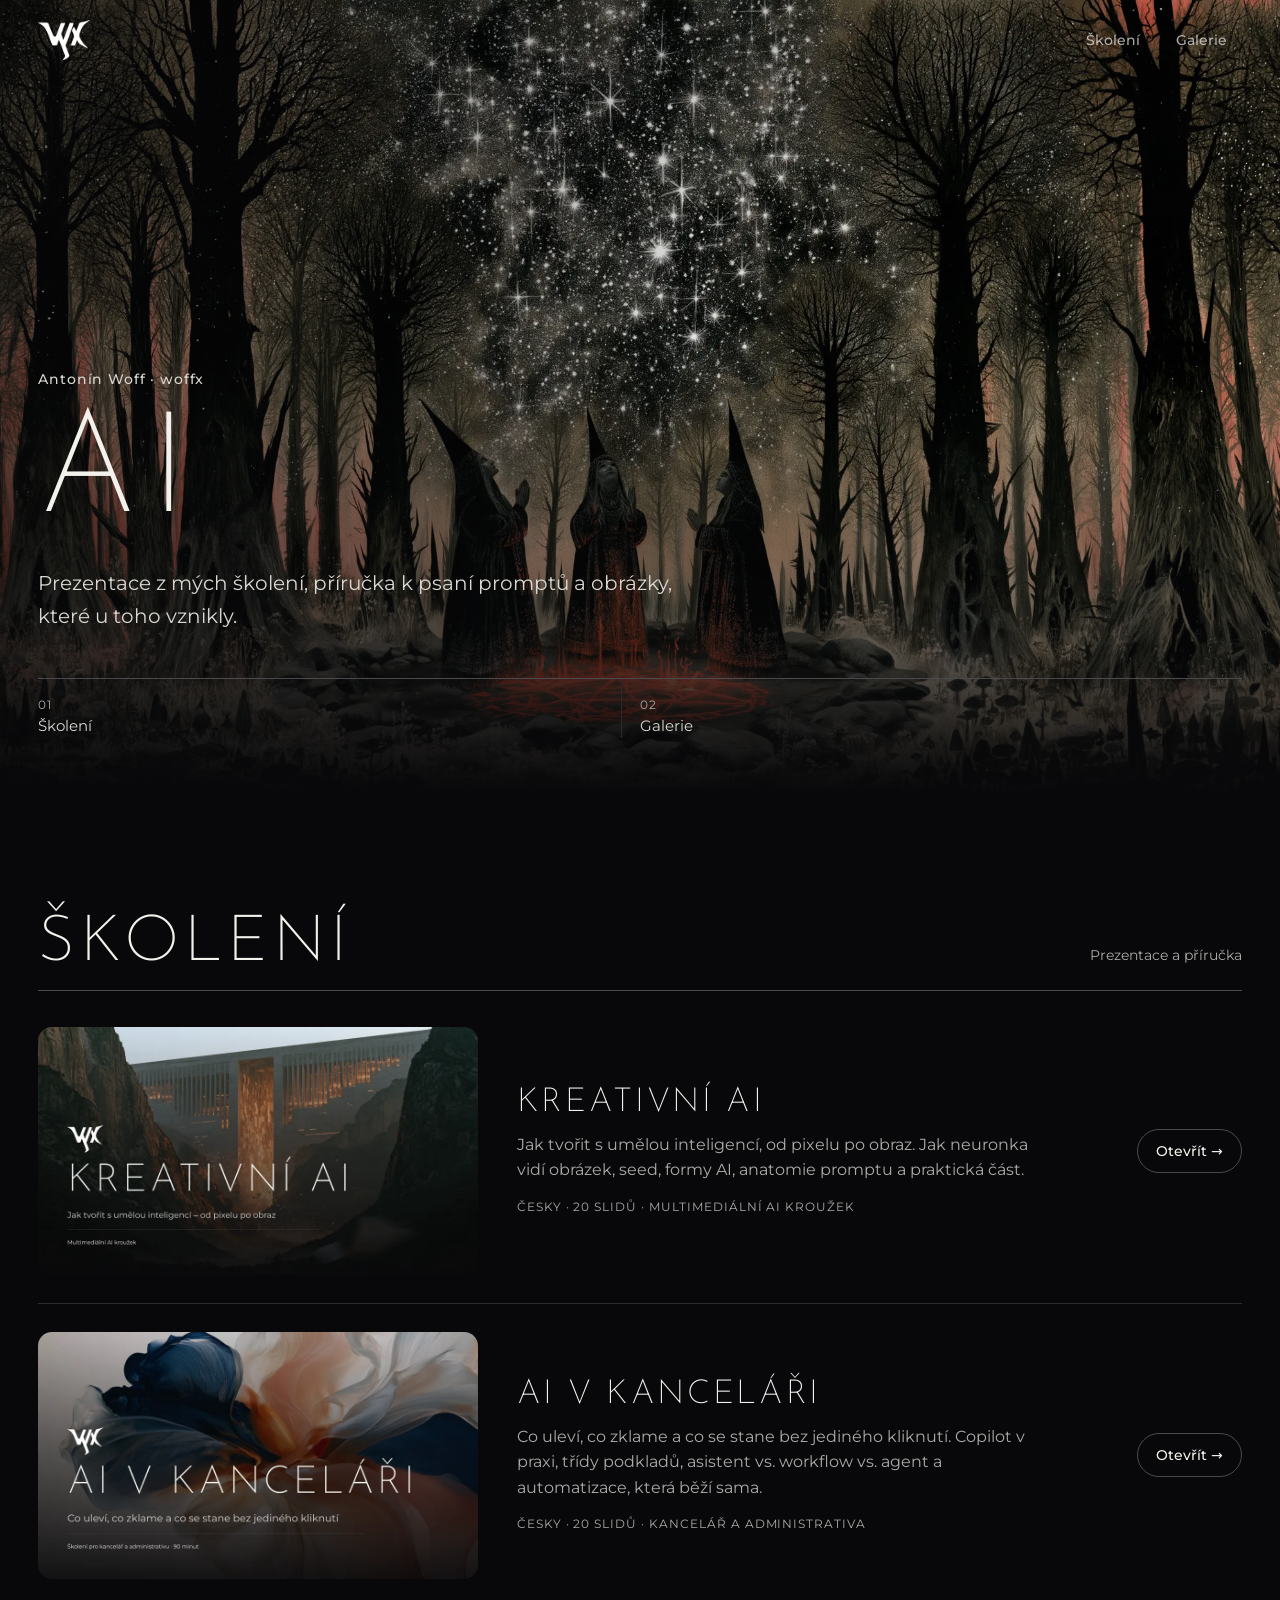
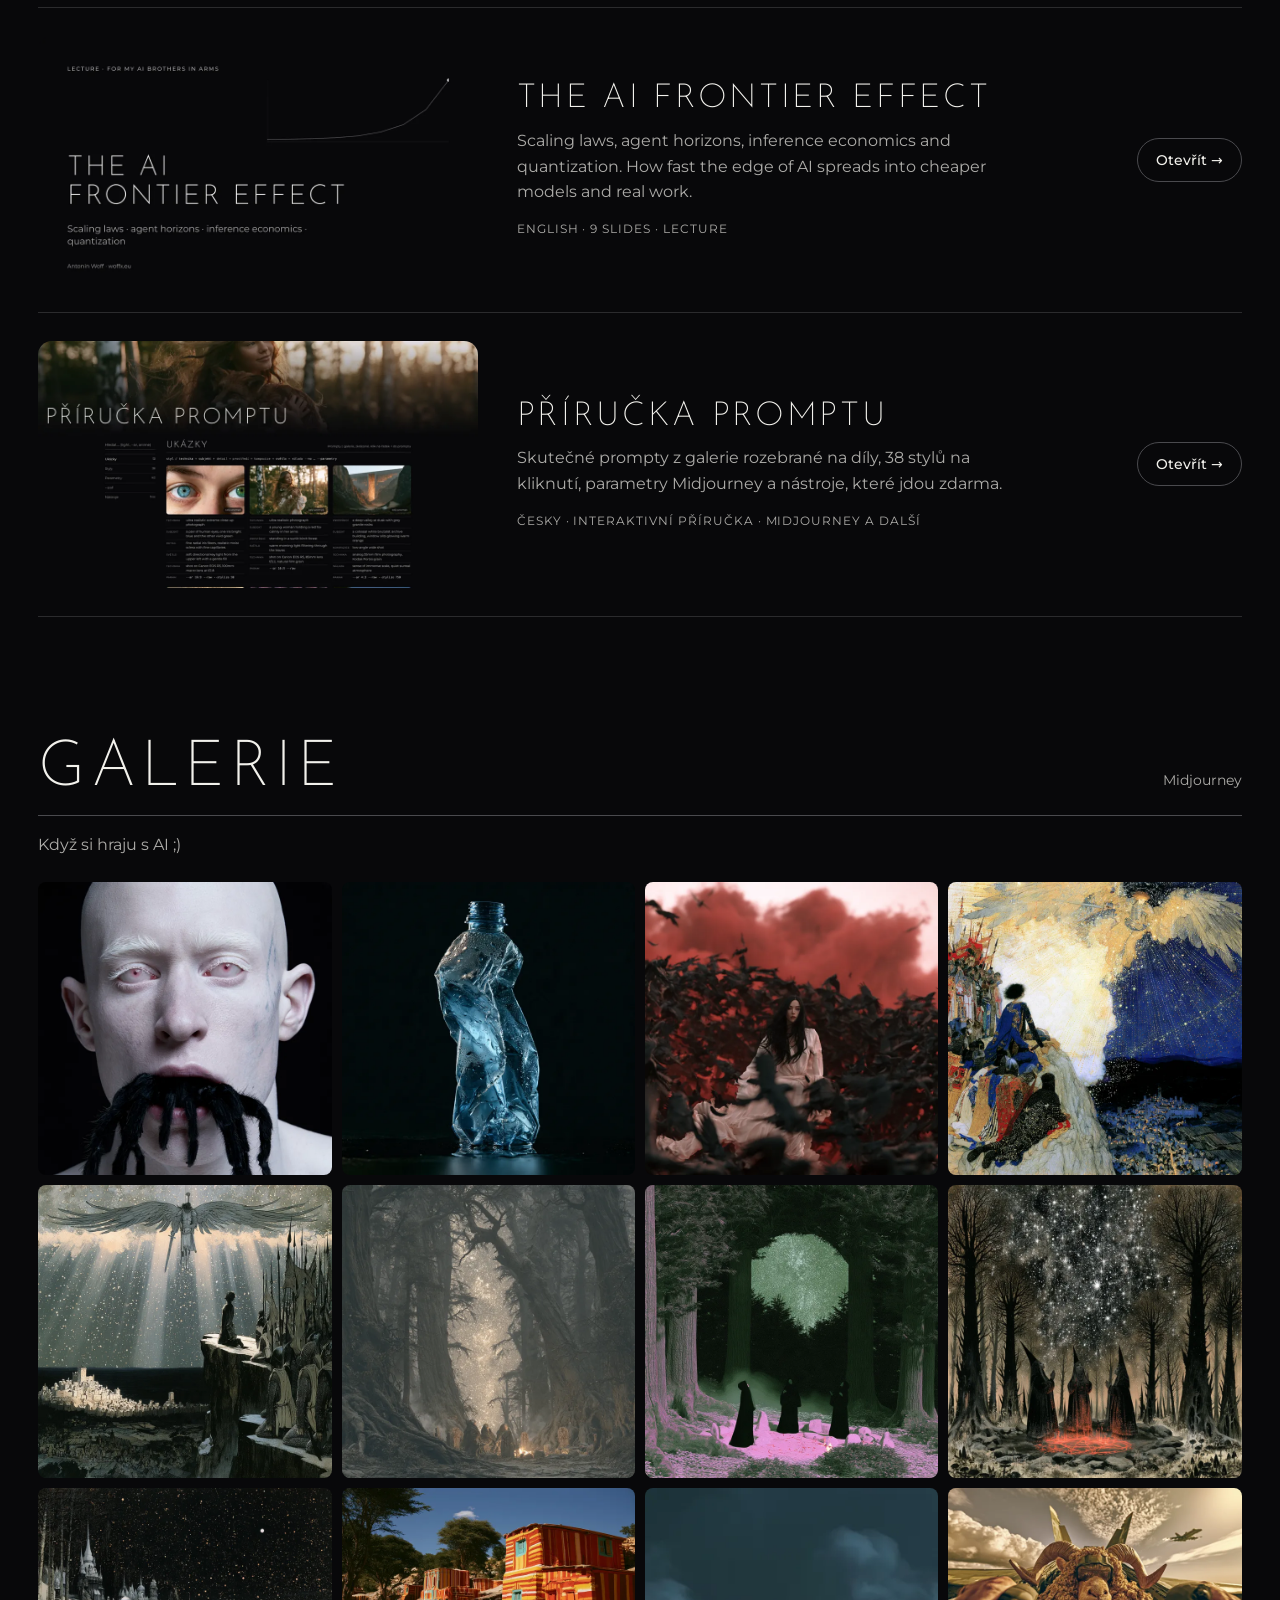
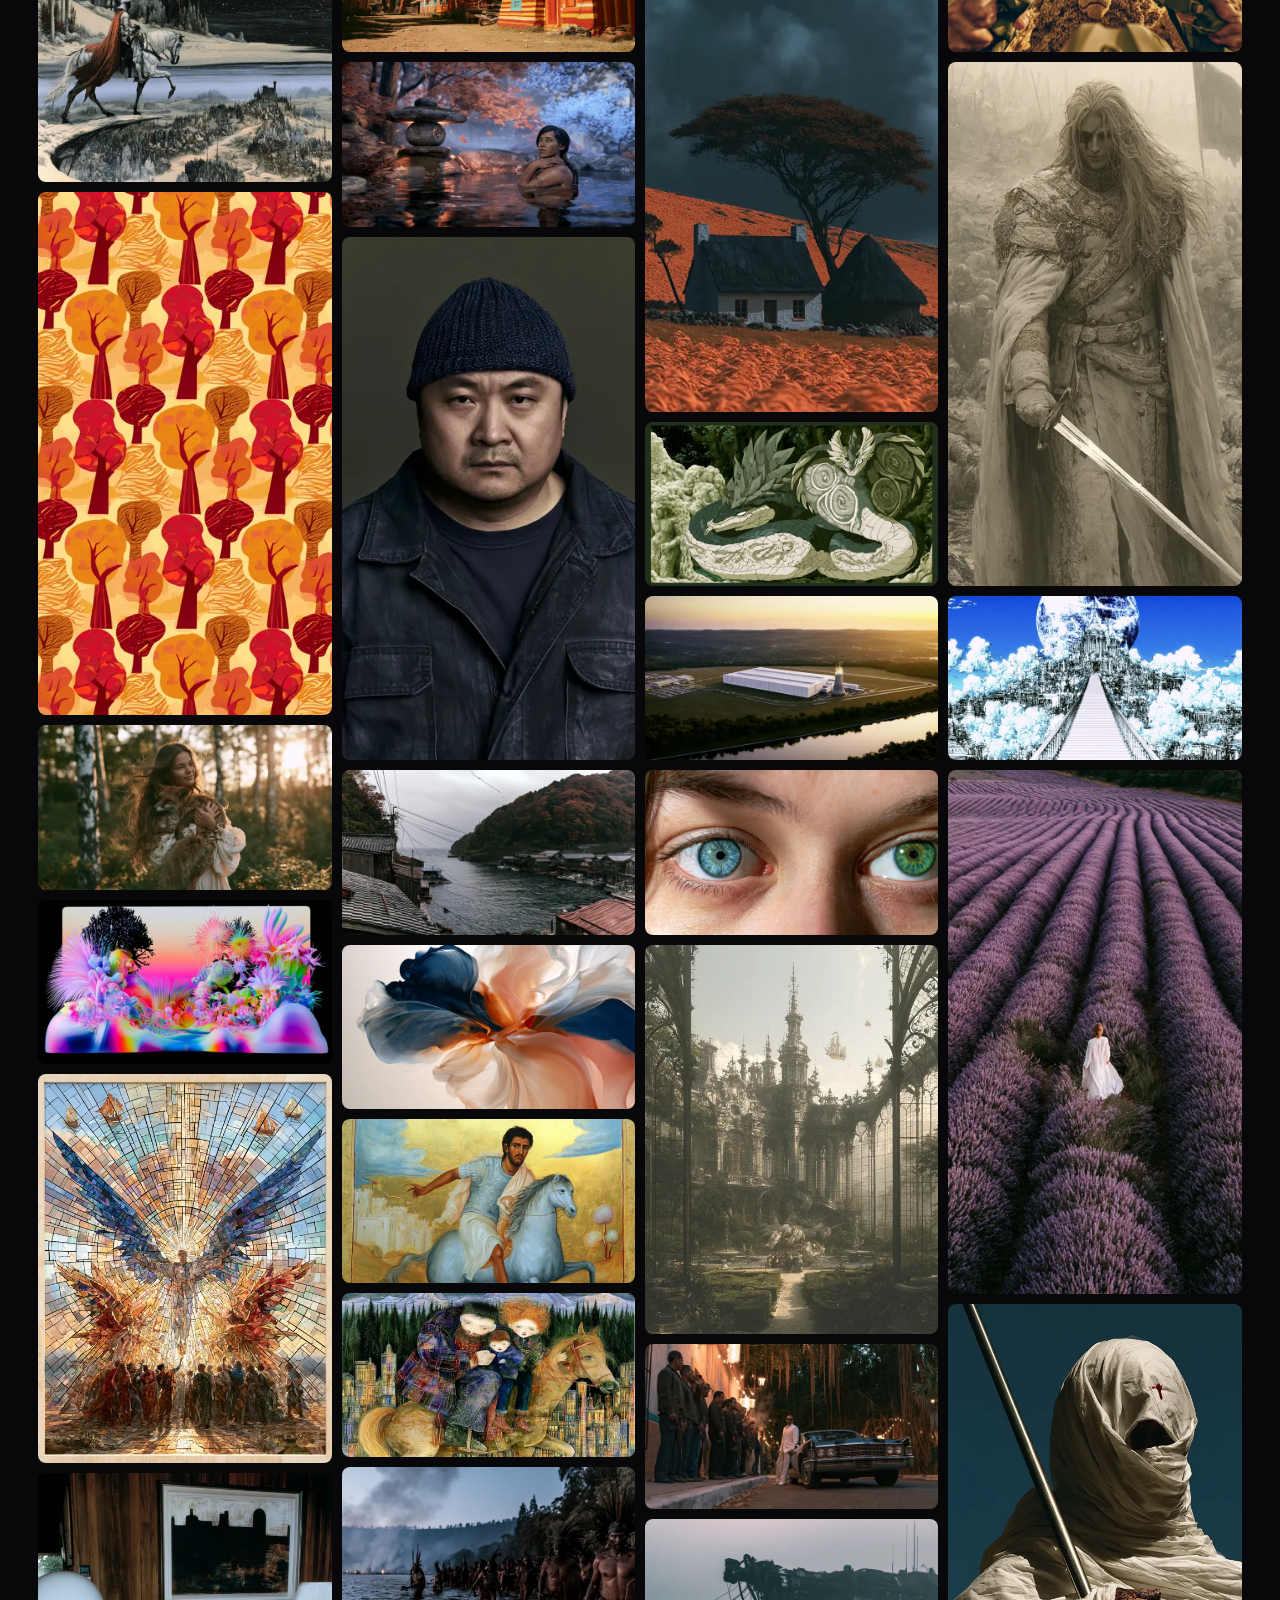
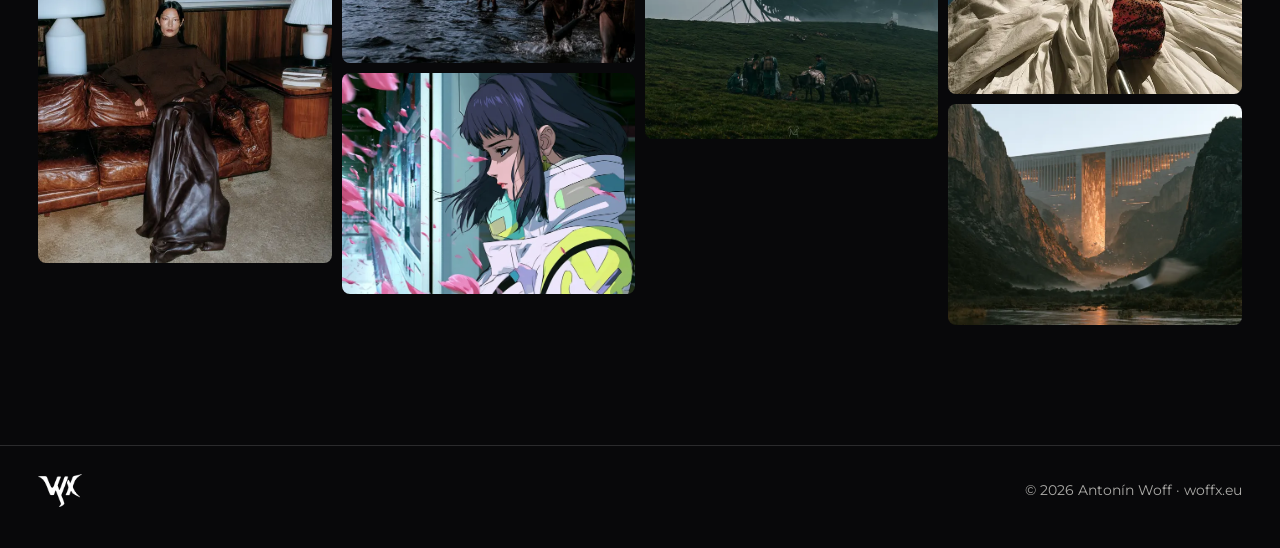
==== commit eb0c3b1a: "Hub: new remastered witches hero" ====
--- a/index.html
+++ b/index.html
@@ -17,7 +17,7 @@
 h1,h2{font-family:"Josefin Sans",sans-serif;font-weight:200;text-transform:uppercase;letter-spacing:.08em;line-height:1}
 
 .hero{position:relative;height:88svh;min-height:560px;overflow:hidden}
-.hero>img{position:absolute;inset:0;width:100%;height:100%;object-fit:cover;object-position:center 78%}
+.hero>img{position:absolute;inset:0;width:100%;height:100%;object-fit:cover;object-position:center 45%}
 .hero .scrim{position:absolute;inset:0;background:linear-gradient(0deg,rgba(8,8,10,1) 0%,rgba(8,8,10,.55) 22%,rgba(8,8,10,.1) 55%,rgba(8,8,10,.25) 100%),linear-gradient(90deg,rgba(8,8,10,.55) 0%,rgba(8,8,10,0) 55%)}
 .hero .in{position:absolute;left:0;right:0;bottom:0;padding-bottom:clamp(32px,6vh,64px)}
 .hero .eb{font-size:14px;font-weight:500;color:var(--soft);letter-spacing:.06em;margin-bottom:16px}
@@ -93,7 +93,7 @@
 </style></head><body>
 
 <header class="hero">
- <img src="img/09.webp" alt="">
+ <img src="img/hero.webp" alt="Tři čarodějnice v kruhu pod hvězdnou oblohou" fetchpriority="high">
  <div class="scrim"></div>
  <nav class="sitenav"><a class="brand" href="/"><img src="/wx.png" alt="Logo WX"></a><div class="links"><a href="/skoleni/">Školení</a><a href="/#galerie">Galerie</a></div></nav>
  <div class="in"><div class="wrap">
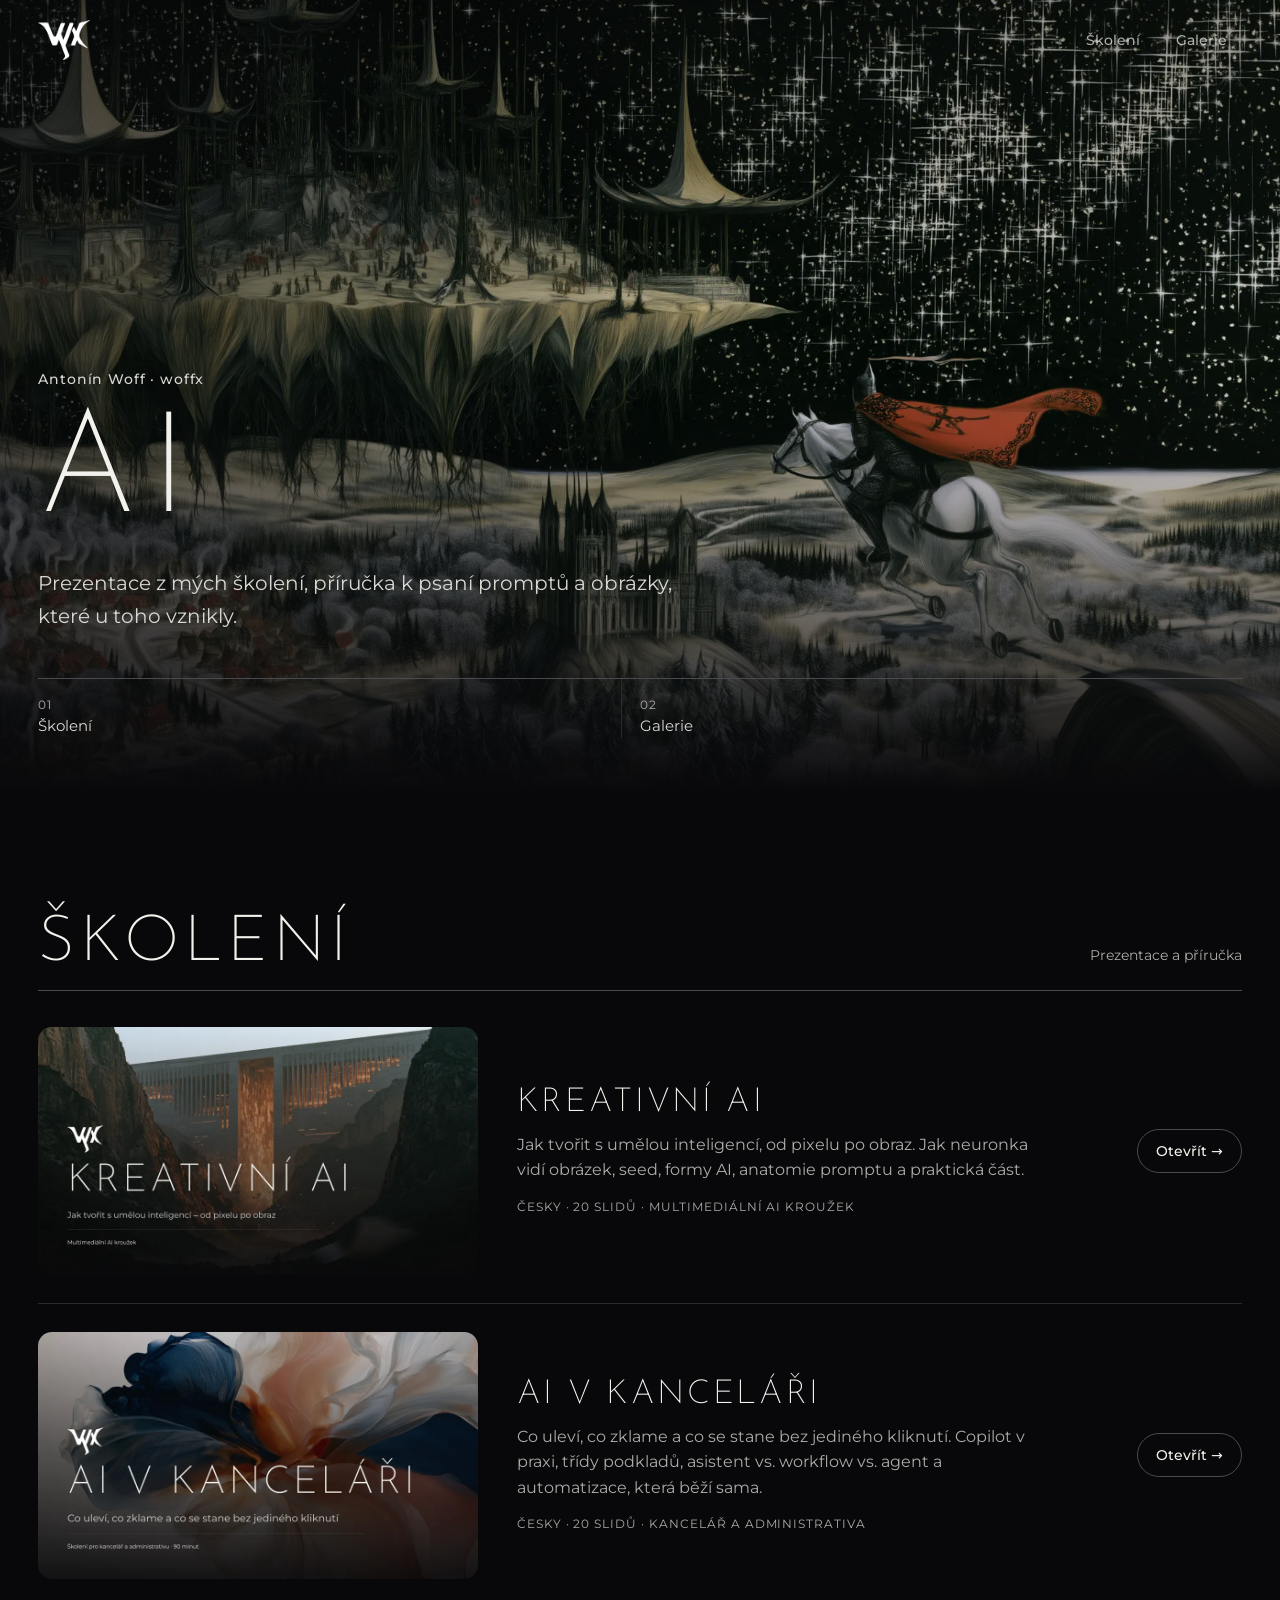
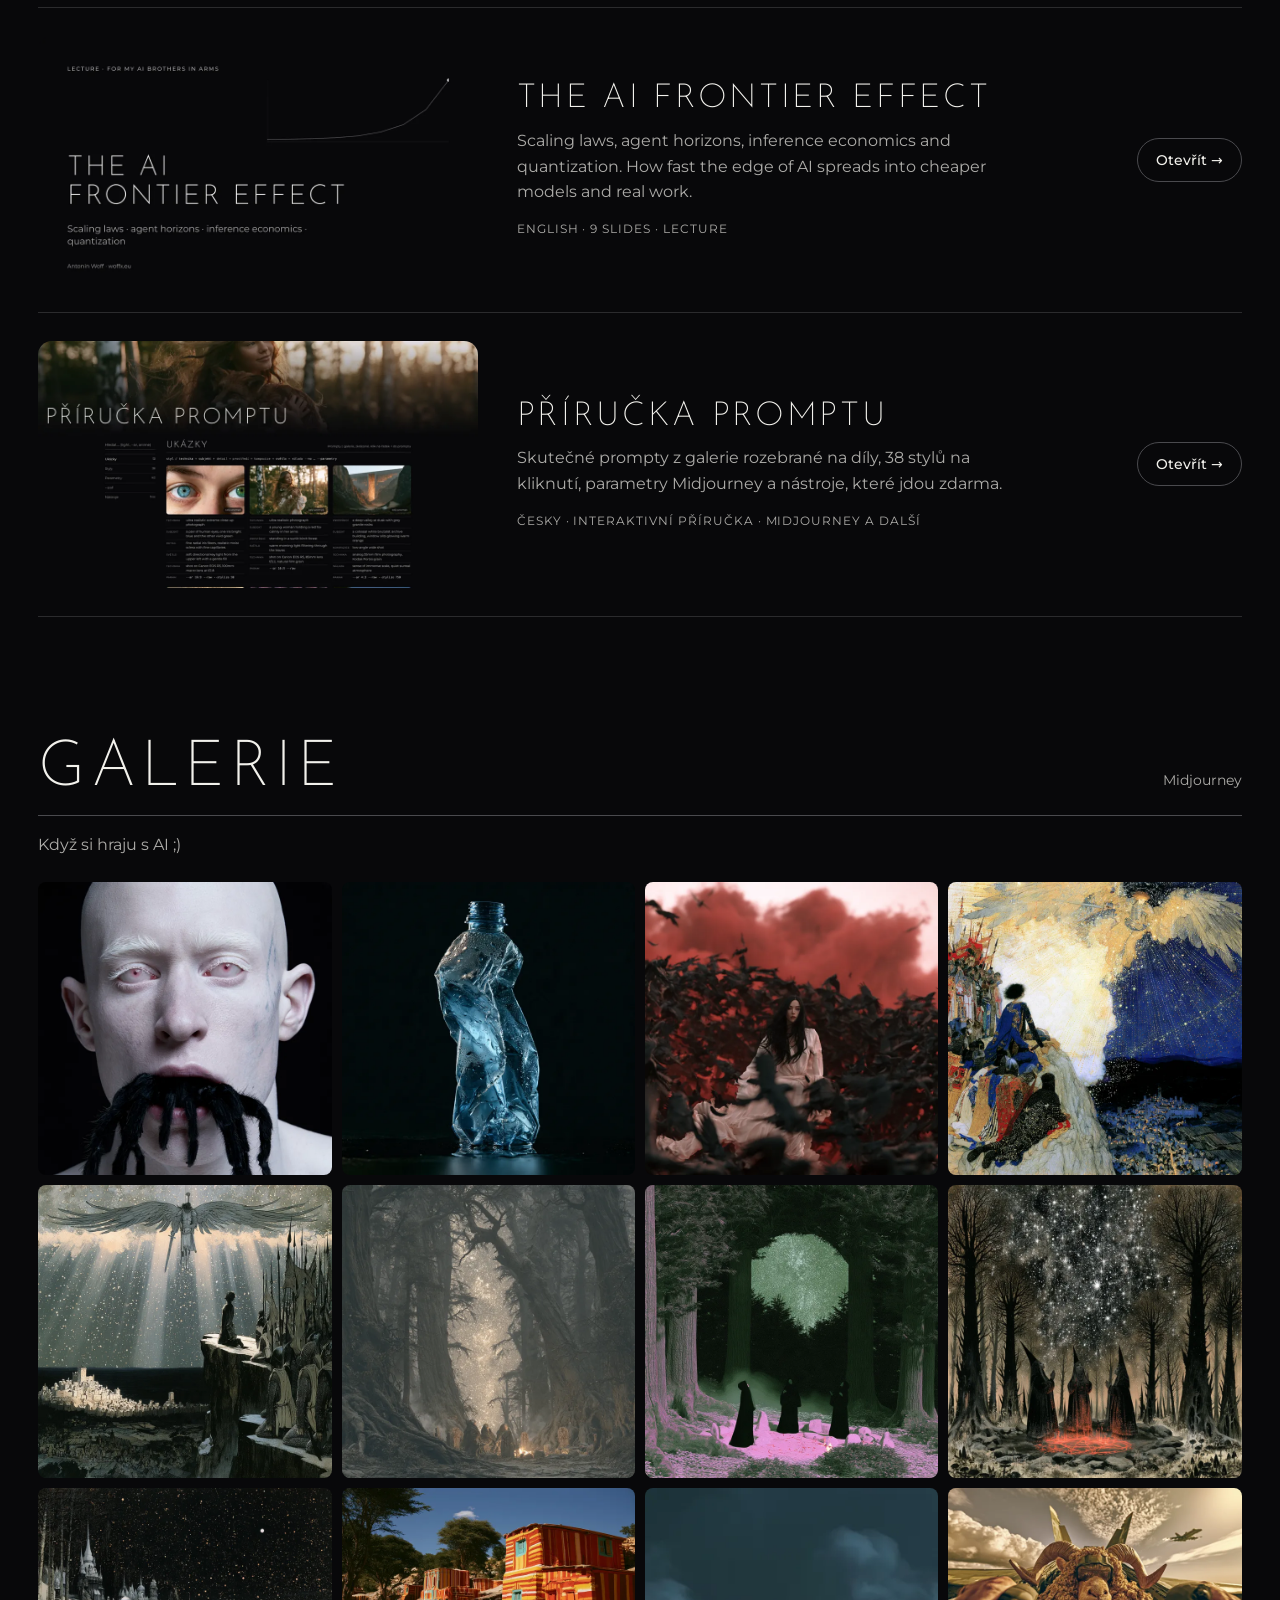
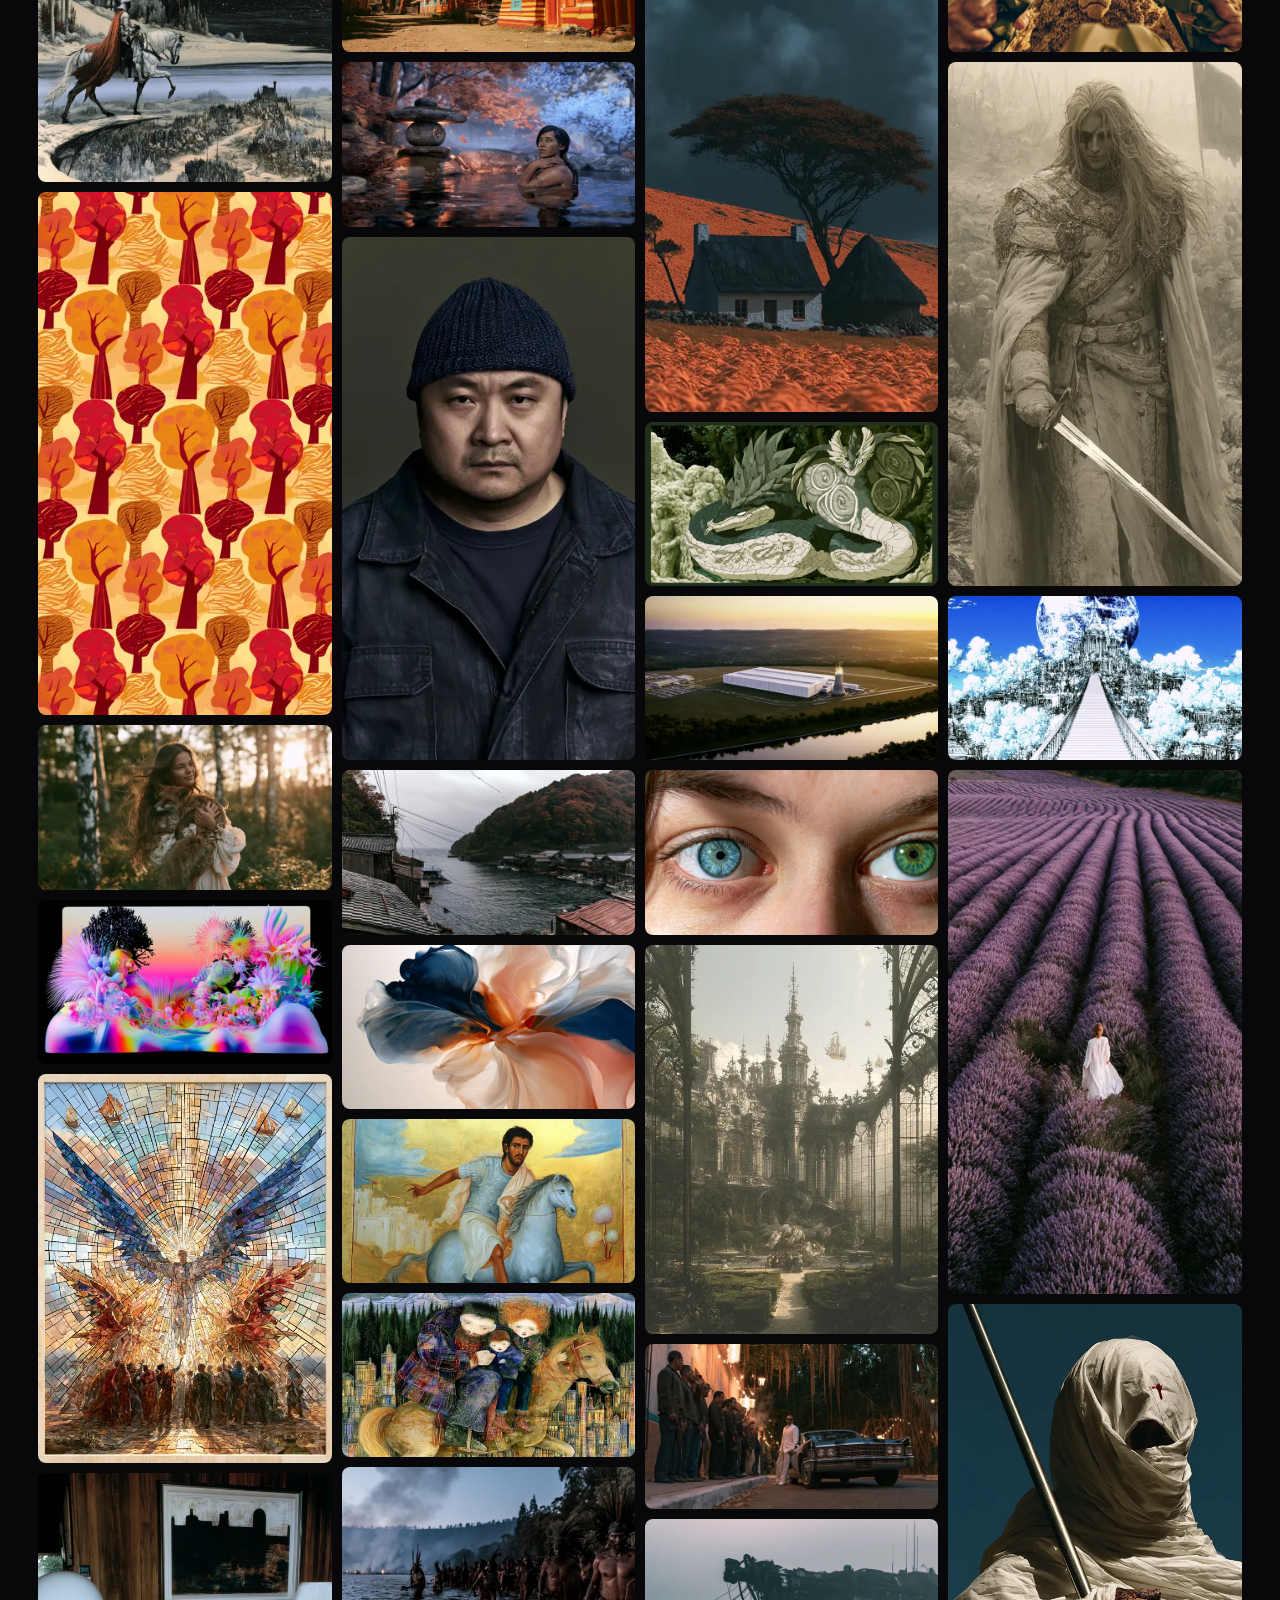
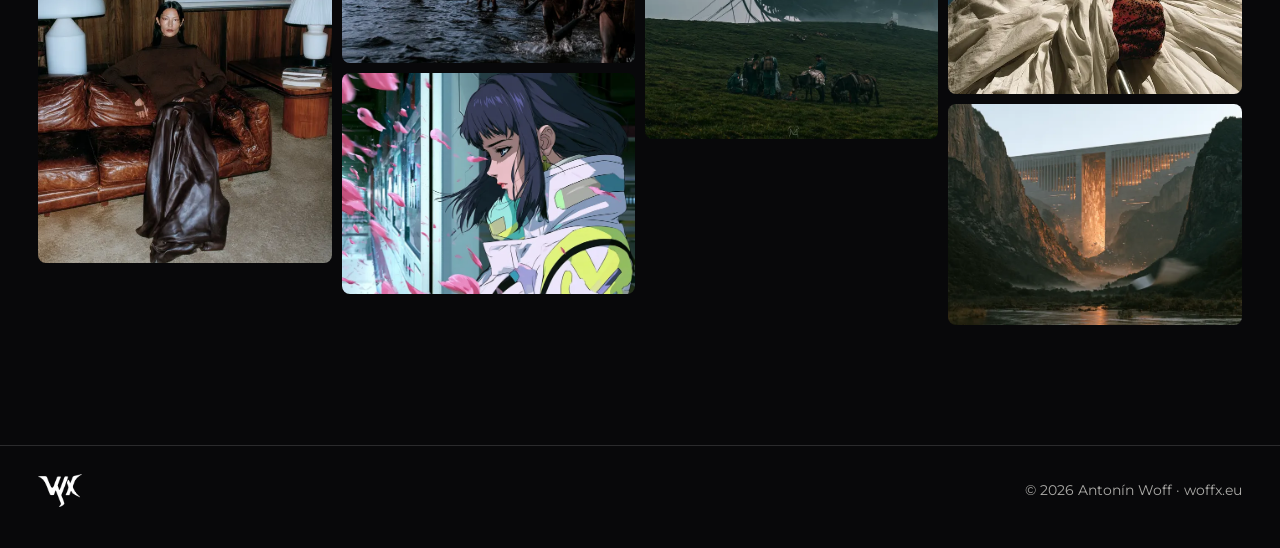
==== commit 63e1a4cc: "Hub: new hero (rider under floating city)" ====
--- a/index.html
+++ b/index.html
@@ -17,8 +17,9 @@
 h1,h2{font-family:"Josefin Sans",sans-serif;font-weight:200;text-transform:uppercase;letter-spacing:.08em;line-height:1}
 
 .hero{position:relative;height:88svh;min-height:560px;overflow:hidden}
-.hero>img{position:absolute;inset:0;width:100%;height:100%;object-fit:cover;object-position:center 45%}
-.hero .scrim{position:absolute;inset:0;background:linear-gradient(0deg,rgba(8,8,10,1) 0%,rgba(8,8,10,.55) 22%,rgba(8,8,10,.1) 55%,rgba(8,8,10,.25) 100%),linear-gradient(90deg,rgba(8,8,10,.55) 0%,rgba(8,8,10,0) 55%)}
+.hero>img{position:absolute;inset:0;width:100%;height:100%;object-fit:cover;object-position:62% 50%}
+.hero .scrim{position:absolute;inset:0;background:linear-gradient(0deg,rgba(8,8,10,1) 0%,rgba(8,8,10,.55) 22%,rgba(8,8,10,.1) 55%,rgba(8,8,10,.4) 100%),linear-gradient(90deg,rgba(8,8,10,.55) 0%,rgba(8,8,10,0) 55%)}
+@media (max-width:700px){.hero>img{object-position:74% 50%}.hero .scrim{background:linear-gradient(0deg,rgba(8,8,10,1) 0%,rgba(8,8,10,.72) 38%,rgba(8,8,10,.3) 68%,rgba(8,8,10,.45) 100%)}}
 .hero .in{position:absolute;left:0;right:0;bottom:0;padding-bottom:clamp(32px,6vh,64px)}
 .hero .eb{font-size:14px;font-weight:500;color:var(--soft);letter-spacing:.06em;margin-bottom:16px}
 .hero h1{font-size:clamp(56px,11vw,168px)}
@@ -93,7 +94,7 @@
 </style></head><body>
 
 <header class="hero">
- <img src="img/hero.webp" alt="Tři čarodějnice v kruhu pod hvězdnou oblohou" fetchpriority="high">
+ <img src="img/hero-03.webp" alt="Jezdec na bílém koni pod létajícím městem a hvězdnou oblohou" fetchpriority="high">
  <div class="scrim"></div>
  <nav class="sitenav"><a class="brand" href="/"><img src="/wx.png" alt="Logo WX"></a><div class="links"><a href="/skoleni/">Školení</a><a href="/#galerie">Galerie</a></div></nav>
  <div class="in"><div class="wrap">
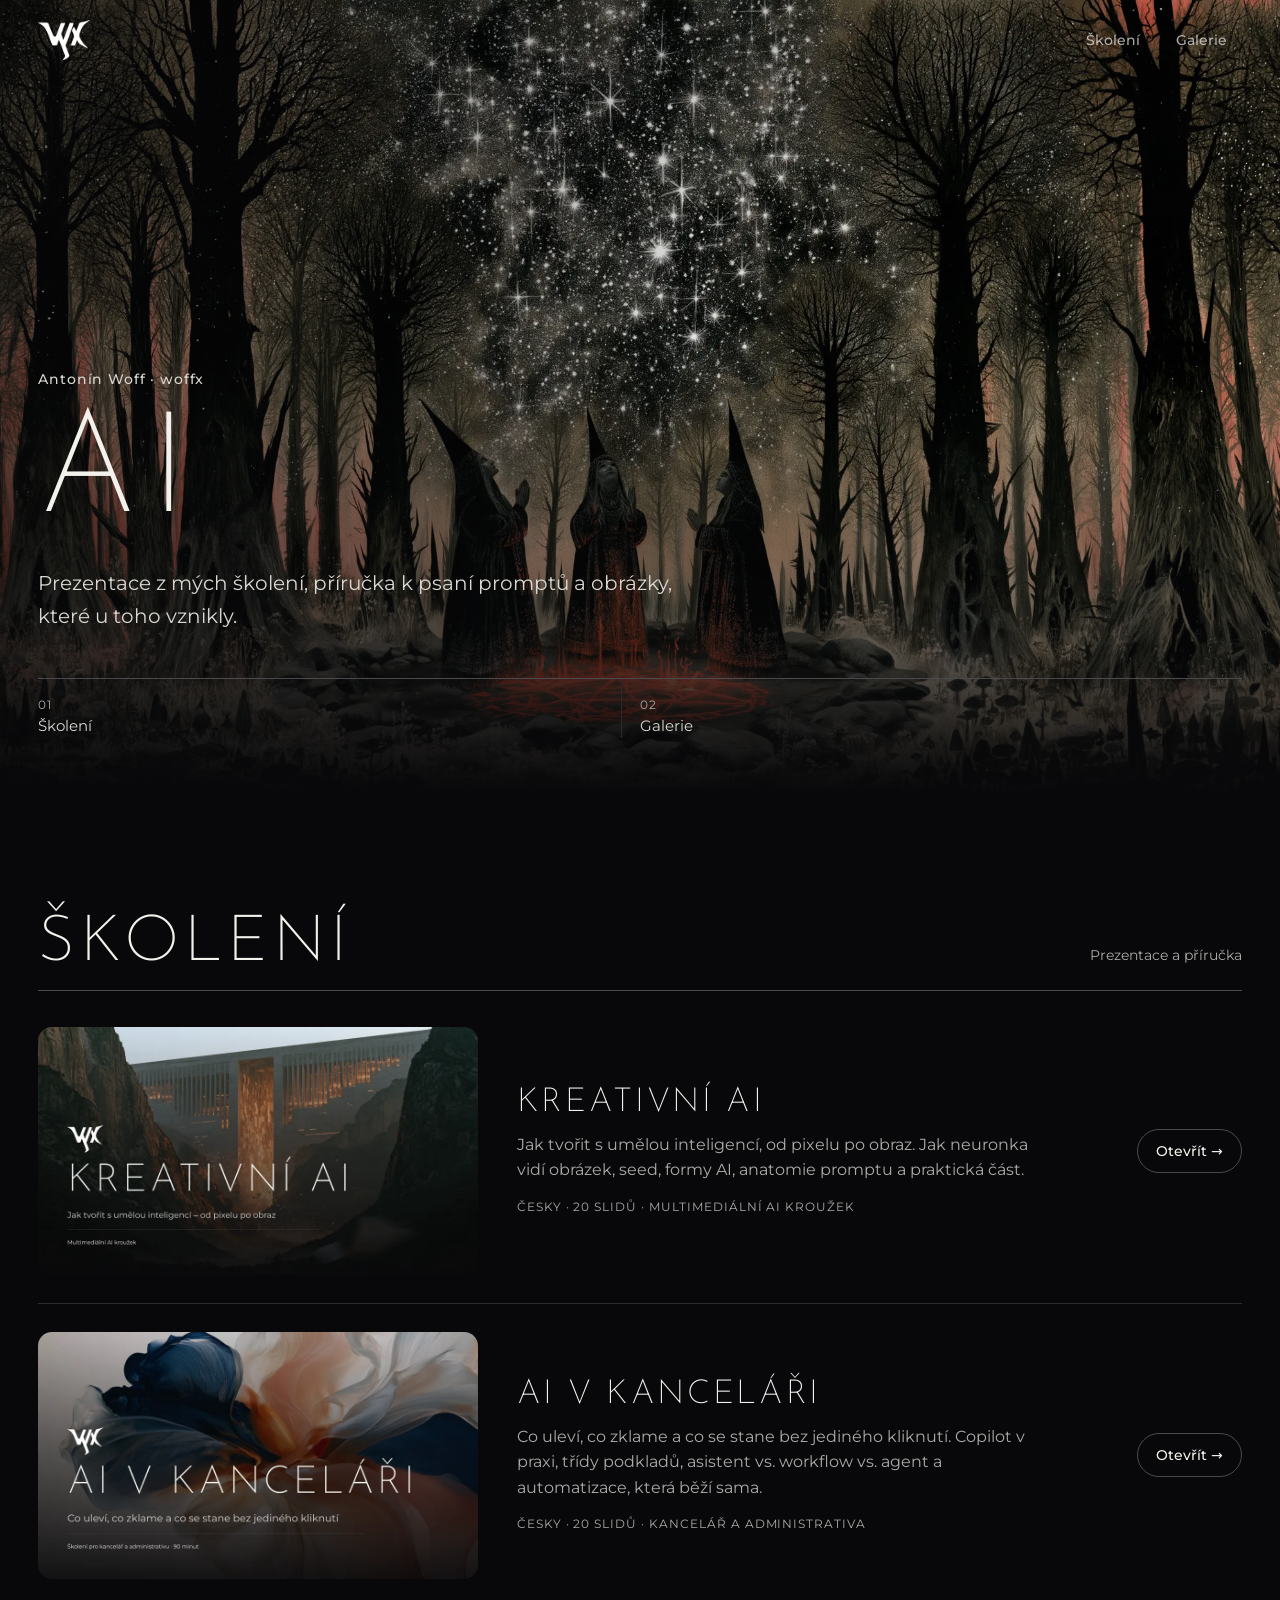
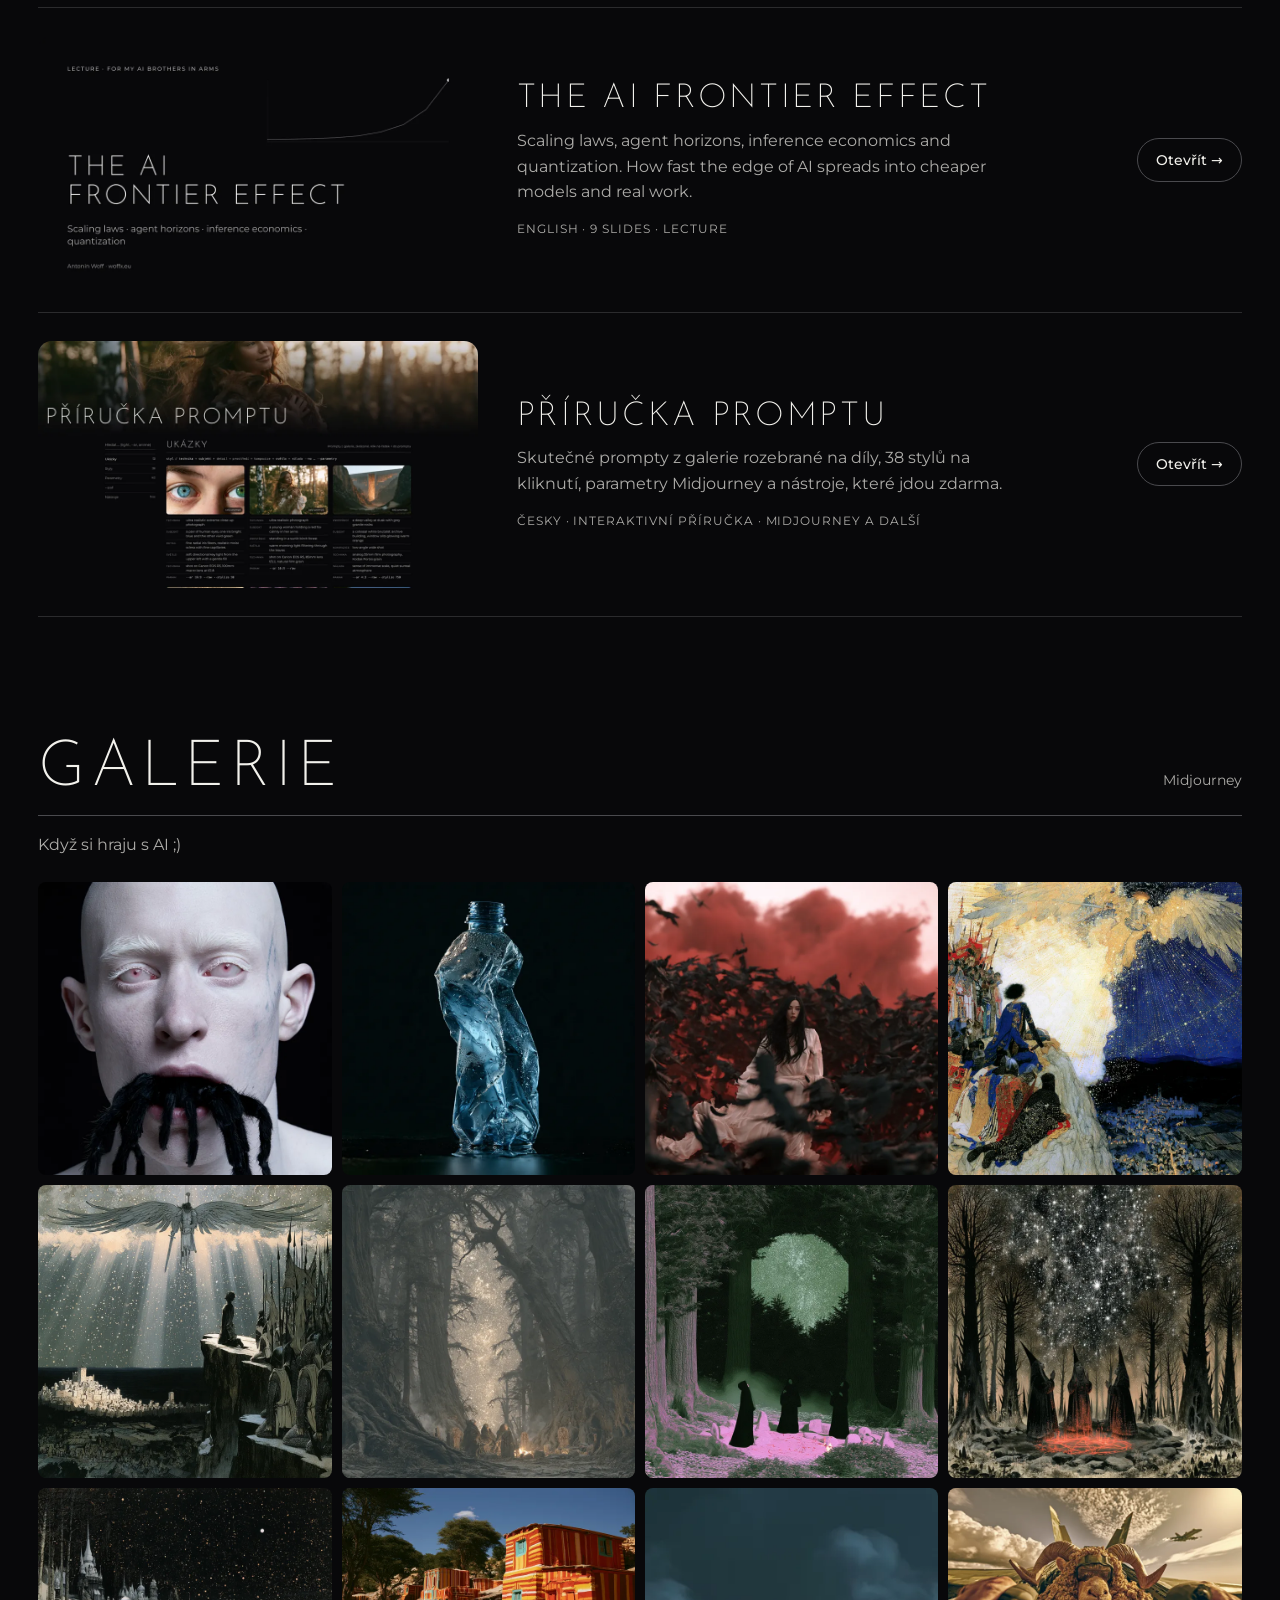
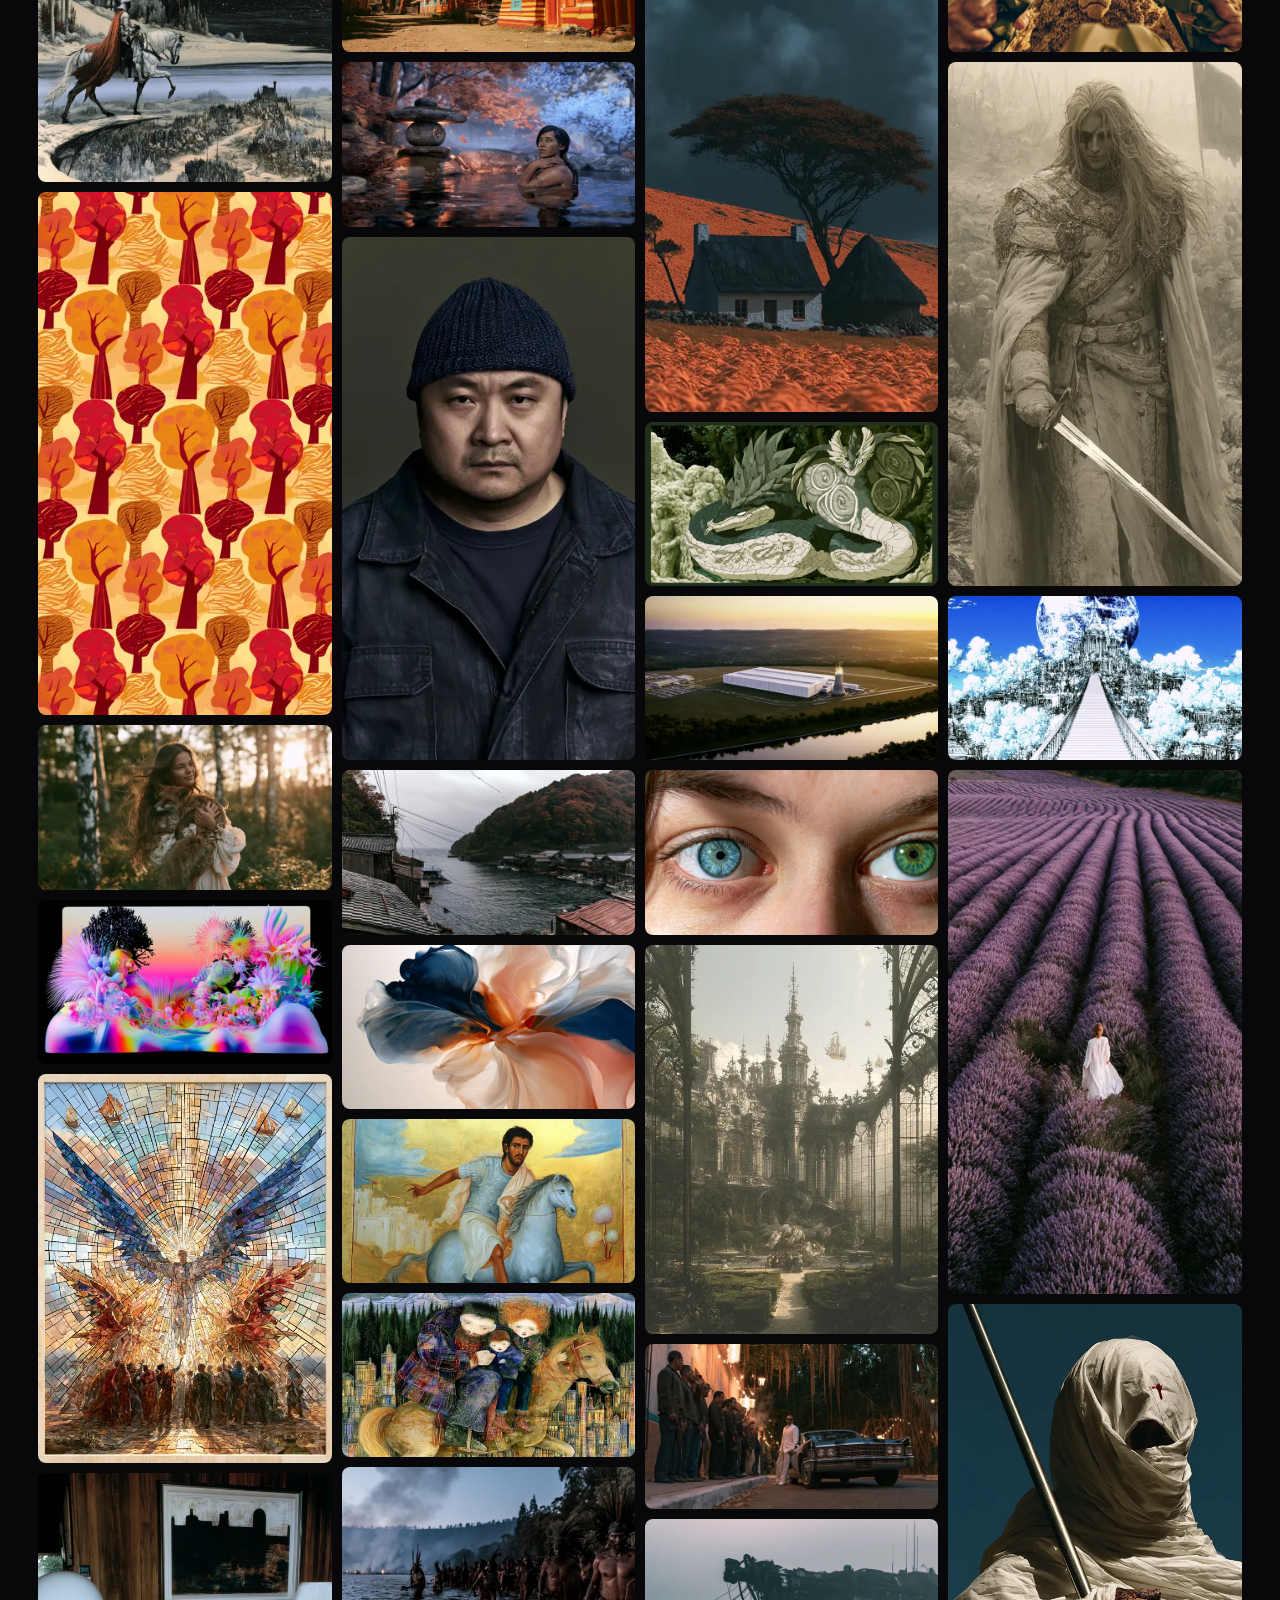
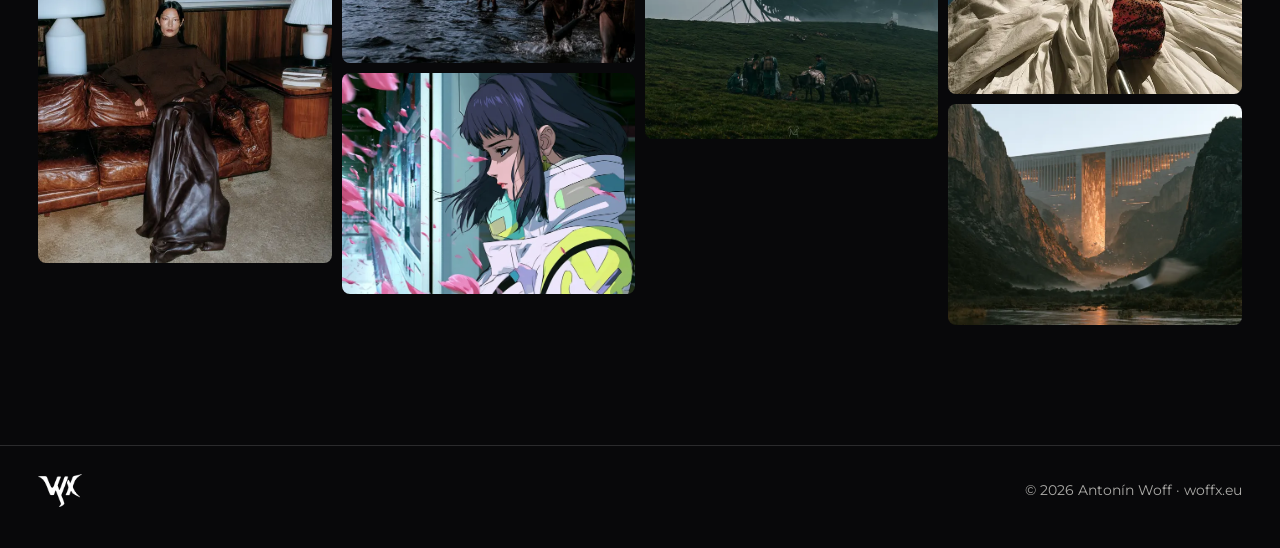
==== commit 31e89c24: "Revert "Hub: new hero (rider under floating city)" This reverts commit 63e1a4cc64e14ae33953f21ef7c5b" ====
--- a/index.html
+++ b/index.html
@@ -17,9 +17,8 @@
 h1,h2{font-family:"Josefin Sans",sans-serif;font-weight:200;text-transform:uppercase;letter-spacing:.08em;line-height:1}
 
 .hero{position:relative;height:88svh;min-height:560px;overflow:hidden}
-.hero>img{position:absolute;inset:0;width:100%;height:100%;object-fit:cover;object-position:62% 50%}
-.hero .scrim{position:absolute;inset:0;background:linear-gradient(0deg,rgba(8,8,10,1) 0%,rgba(8,8,10,.55) 22%,rgba(8,8,10,.1) 55%,rgba(8,8,10,.4) 100%),linear-gradient(90deg,rgba(8,8,10,.55) 0%,rgba(8,8,10,0) 55%)}
-@media (max-width:700px){.hero>img{object-position:74% 50%}.hero .scrim{background:linear-gradient(0deg,rgba(8,8,10,1) 0%,rgba(8,8,10,.72) 38%,rgba(8,8,10,.3) 68%,rgba(8,8,10,.45) 100%)}}
+.hero>img{position:absolute;inset:0;width:100%;height:100%;object-fit:cover;object-position:center 45%}
+.hero .scrim{position:absolute;inset:0;background:linear-gradient(0deg,rgba(8,8,10,1) 0%,rgba(8,8,10,.55) 22%,rgba(8,8,10,.1) 55%,rgba(8,8,10,.25) 100%),linear-gradient(90deg,rgba(8,8,10,.55) 0%,rgba(8,8,10,0) 55%)}
 .hero .in{position:absolute;left:0;right:0;bottom:0;padding-bottom:clamp(32px,6vh,64px)}
 .hero .eb{font-size:14px;font-weight:500;color:var(--soft);letter-spacing:.06em;margin-bottom:16px}
 .hero h1{font-size:clamp(56px,11vw,168px)}
@@ -94,7 +93,7 @@
 </style></head><body>
 
 <header class="hero">
- <img src="img/hero-03.webp" alt="Jezdec na bílém koni pod létajícím městem a hvězdnou oblohou" fetchpriority="high">
+ <img src="img/hero.webp" alt="Tři čarodějnice v kruhu pod hvězdnou oblohou" fetchpriority="high">
  <div class="scrim"></div>
  <nav class="sitenav"><a class="brand" href="/"><img src="/wx.png" alt="Logo WX"></a><div class="links"><a href="/skoleni/">Školení</a><a href="/#galerie">Galerie</a></div></nav>
  <div class="in"><div class="wrap">
